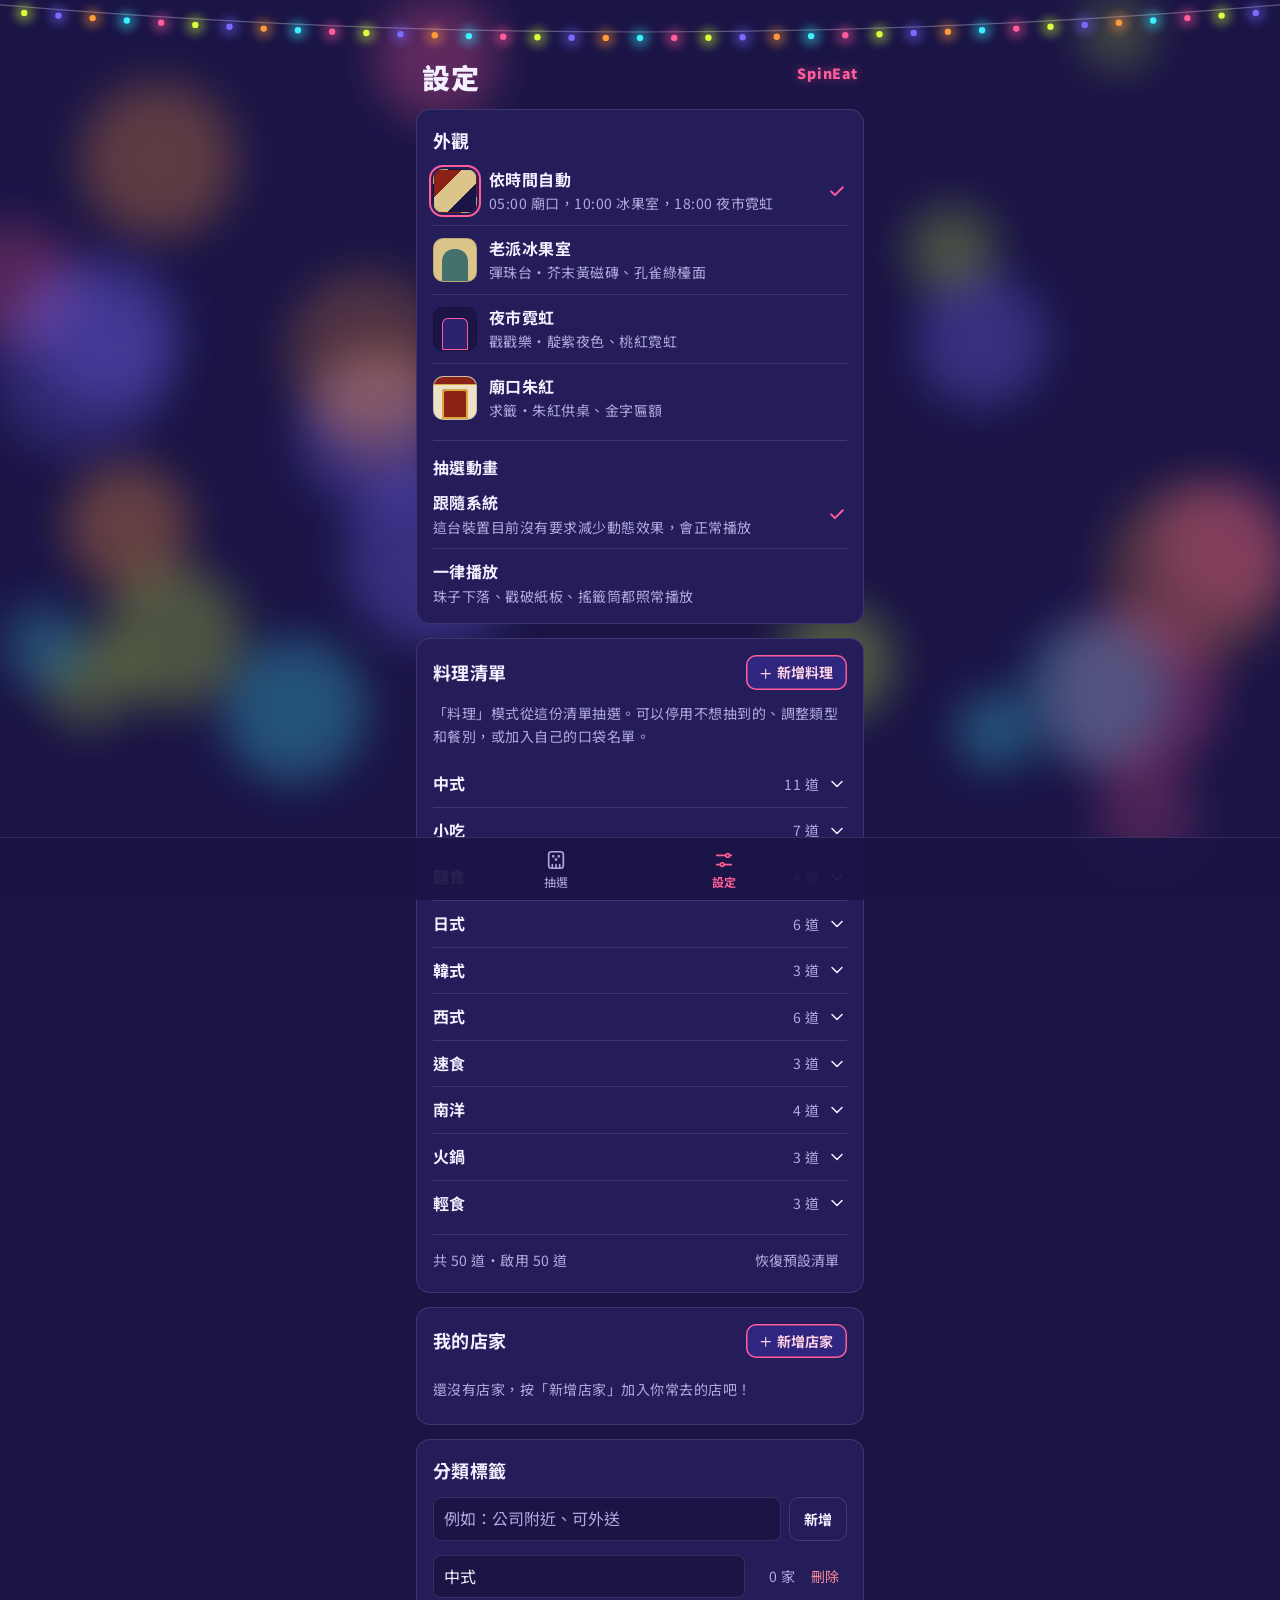
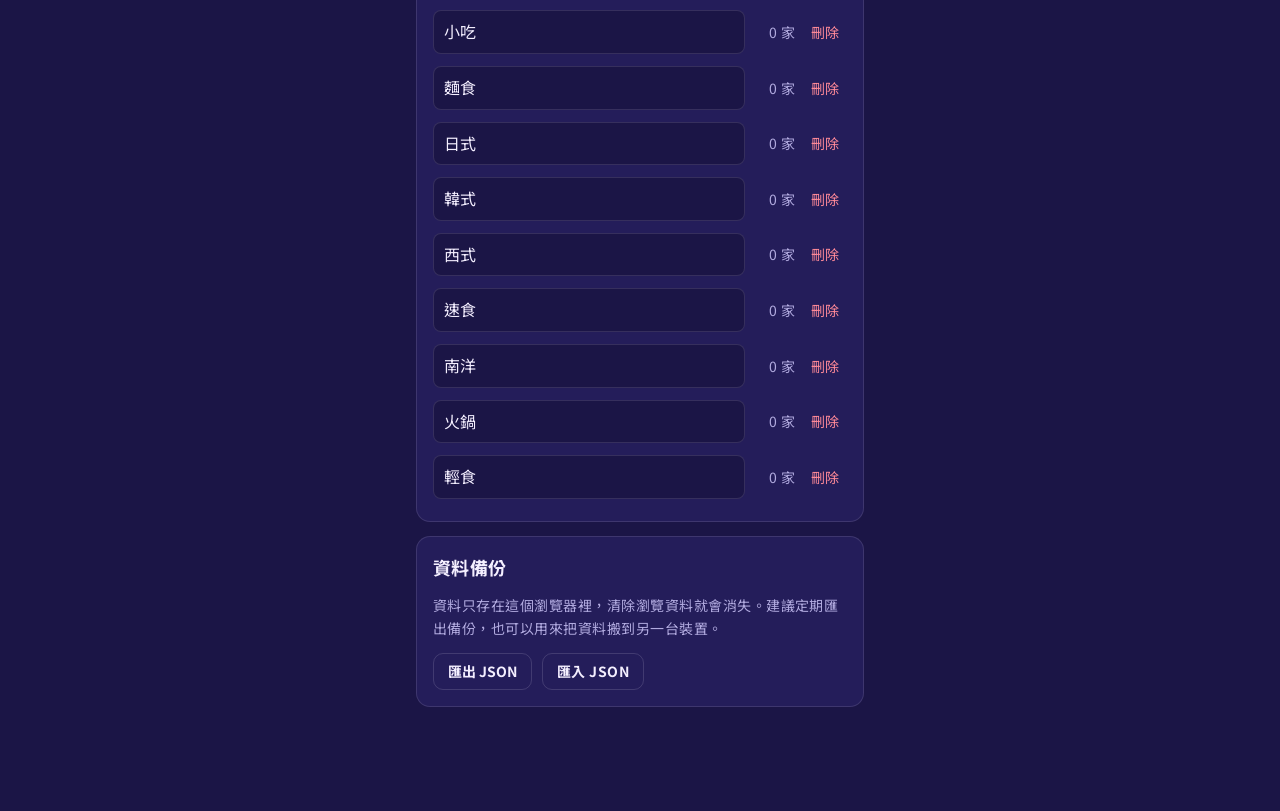
==== settings.html @ c8c33e33 "精修新抽法：結果畫面依抽法畫小地圖、籤位改刻槽、戳戳樂瞄準格更醒目 - 結果畫面小地圖依抽法而定：彈珠台一排格子、戳戳樂縮小紙板、求籤是抽到的那支籤，補上原本空著的上半部 - 廟口籤位從虛線框改為供桌" ====
<!doctype html>
<html lang="zh-Hant-TW">
<head>
  <meta charset="utf-8">
  <meta name="viewport" content="width=device-width, initial-scale=1, viewport-fit=cover">
  <title>設定 · SpinEat</title>
  <meta name="theme-color" content="#dcc58a">
  <link rel="icon" href="favicon.svg" type="image/svg+xml">
  <link rel="apple-touch-icon" href="icons/apple-touch-icon.png">
  <meta name="apple-mobile-web-app-title" content="今天吃甚麼">
  <link rel="preconnect" href="https://fonts.googleapis.com">
  <link rel="preconnect" href="https://fonts.gstatic.com" crossorigin>
  <link rel="stylesheet" href="https://fonts.googleapis.com/css2?family=Noto+Sans+TC:wght@400;700;900&family=Noto+Serif+TC:wght@700;900&display=swap">
  <link rel="stylesheet" href="css/style.css?v=20261027j">
  <script src="js/theme.js?v=20261027j"></script>
</head>
<body>
  <div class="backdrop" aria-hidden="true"></div>
  <div class="awning" aria-hidden="true"></div>

  <main class="app">
    <header class="app-header">
      <h1 class="greeting">設定</h1>
      <div class="header-side">
        <span class="brand">SpinEat</span>
      </div>
    </header>

    <!-- 外觀 -->
    <section class="panel" aria-labelledby="appearance-title">
      <div class="panel-head">
        <h2 id="appearance-title">外觀</h2>
      </div>
      <div class="theme-options" id="theme-options" role="radiogroup" aria-labelledby="appearance-title">
        <label class="theme-option">
          <input type="radio" name="appearance" value="auto">
          <span class="theme-swatch theme-swatch-auto" aria-hidden="true"><i></i><i></i></span>
          <span class="theme-text"><strong>依時間自動</strong><small id="auto-hint">早上廟口，白天冰果室，晚上夜市霓虹</small></span>
        </label>
        <label class="theme-option">
          <input type="radio" name="appearance" value="icefruit">
          <span class="theme-swatch theme-swatch-icefruit" aria-hidden="true"><i></i></span>
          <span class="theme-text"><strong>老派冰果室</strong><small>彈珠台・芥末黃磁磚、孔雀綠檯面</small></span>
        </label>
        <label class="theme-option">
          <input type="radio" name="appearance" value="neon">
          <span class="theme-swatch theme-swatch-neon" aria-hidden="true"><i></i></span>
          <span class="theme-text"><strong>夜市霓虹</strong><small>戳戳樂・靛紫夜色、桃紅霓虹</small></span>
        </label>
        <label class="theme-option">
          <input type="radio" name="appearance" value="temple">
          <span class="theme-swatch theme-swatch-temple" aria-hidden="true"><i></i></span>
          <span class="theme-text"><strong>廟口朱紅</strong><small>求籤・朱紅供桌、金字匾額</small></span>
        </label>
      </div>
      <h3 class="motion-head" id="motion-title">抽選動畫</h3>
      <div class="theme-options motion-options" id="motion-options" role="radiogroup" aria-labelledby="motion-title">
        <label class="theme-option">
          <input type="radio" name="motion" value="system">
          <span class="theme-text"><strong>跟隨系統</strong><small id="motion-hint">系統開啟「減少動態效果」時，直接出結果</small></span>
        </label>
        <label class="theme-option">
          <input type="radio" name="motion" value="always">
          <span class="theme-text"><strong>一律播放</strong><small>珠子下落、戳破紙板、搖籤筒都照常播放</small></span>
        </label>
      </div>
    </section>

    <!-- 料理清單 -->
    <section class="panel" id="foods" aria-labelledby="foods-title">
      <div class="panel-head">
        <h2 id="foods-title">料理清單</h2>
        <button type="button" class="btn-primary btn-sm" id="add-food-btn"><svg class="icon" viewBox="0 0 24 24" aria-hidden="true"><path d="M12 5v14M5 12h14"/></svg>新增料理</button>
      </div>
      <p class="panel-note">「料理」模式從這份清單抽選。可以停用不想抽到的、調整類型和餐別，或加入自己的口袋名單。</p>
      <div class="food-groups" id="food-groups"></div>
      <div class="panel-foot">
        <span id="food-summary"></span>
        <button type="button" class="btn-text" id="reset-foods-btn">恢復預設清單</button>
      </div>
    </section>

    <!-- 店家 -->
    <section class="panel" id="stores" aria-labelledby="stores-title">
      <div class="panel-head">
        <h2 id="stores-title">我的店家</h2>
        <button type="button" class="btn-primary btn-sm" id="add-store-btn"><svg class="icon" viewBox="0 0 24 24" aria-hidden="true"><path d="M12 5v14M5 12h14"/></svg>新增店家</button>
      </div>
      <ul class="store-list" id="store-list"></ul>
    </section>

    <!-- 標籤 -->
    <section class="panel" aria-labelledby="tags-title">
      <div class="panel-head">
        <h2 id="tags-title">分類標籤</h2>
      </div>
      <form class="inline-form" id="tag-form">
        <label class="visually-hidden" for="tag-input">新標籤名稱</label>
        <input type="text" id="tag-input" placeholder="例如：公司附近、可外送" maxlength="12" autocomplete="off">
        <button type="submit" class="btn-secondary btn-sm">新增</button>
      </form>
      <ul class="tag-list" id="tag-list"></ul>
    </section>

    <!-- 備份 -->
    <section class="panel" aria-labelledby="backup-title">
      <div class="panel-head">
        <h2 id="backup-title">資料備份</h2>
      </div>
      <p class="panel-note">資料只存在這個瀏覽器裡，清除瀏覽資料就會消失。建議定期匯出備份，也可以用來把資料搬到另一台裝置。</p>
      <div class="backup-actions">
        <button type="button" class="btn-secondary btn-sm" id="export-btn">匯出 JSON</button>
        <label class="btn-secondary btn-sm file-btn">
          匯入 JSON
          <input type="file" id="import-input" accept="application/json,.json">
        </label>
      </div>
    </section>
  </main>

  <!-- 店家編輯表單 -->
  <dialog class="store-dialog" id="store-dialog" aria-labelledby="store-dialog-title">
    <form id="store-form" novalidate>
      <h2 id="store-dialog-title">新增店家</h2>

      <label class="field">
        <span>名稱 <em>*</em></span>
        <input type="text" name="name" maxlength="30" required autocomplete="off">
      </label>

      <label class="field">
        <span>地址</span>
        <input type="text" name="address" maxlength="100" autocomplete="off" placeholder="可留空，用來開啟 Google 地圖">
      </label>

      <fieldset class="field">
        <legend>餐別 <em>*</em></legend>
        <div class="chips" id="form-meals"></div>
      </fieldset>

      <fieldset class="field">
        <legend>預算</legend>
        <div class="chips" id="form-price"></div>
      </fieldset>

      <fieldset class="field">
        <legend>分類標籤</legend>
        <div class="chips" id="form-tags"></div>
      </fieldset>

      <label class="switch-row">
        <input type="checkbox" name="enabled" checked>
        <span>啟用（關閉後不會出現在彈珠台上）</span>
      </label>

      <p class="form-error" id="form-error" role="alert" hidden></p>

      <div class="dialog-actions">
        <button type="button" class="btn-secondary" id="cancel-store-btn">取消</button>
        <button type="submit" class="btn-primary">儲存</button>
      </div>
    </form>
  </dialog>

  <!-- 料理編輯表單 -->
  <dialog class="store-dialog" id="food-dialog" aria-labelledby="food-dialog-title">
    <form id="food-form" novalidate>
      <h2 id="food-dialog-title">新增料理</h2>

      <label class="field">
        <span>名稱 <em>*</em></span>
        <input type="text" name="name" maxlength="20" required autocomplete="off">
      </label>

      <fieldset class="field">
        <legend>類型 <em>*</em></legend>
        <div class="chips" id="food-form-types"></div>
        <label class="visually-hidden" for="food-new-type">或輸入新類型</label>
        <input type="text" id="food-new-type" name="newType" maxlength="8" autocomplete="off" placeholder="或輸入新類型，例如：素食">
      </fieldset>

      <fieldset class="field">
        <legend>餐別 <em>*</em></legend>
        <div class="chips" id="food-form-meals"></div>
      </fieldset>

      <fieldset class="field">
        <legend>預算</legend>
        <div class="chips" id="food-form-price"></div>
      </fieldset>

      <label class="switch-row">
        <input type="checkbox" name="enabled" checked>
        <span>啟用（關閉後不會出現在彈珠台上）</span>
      </label>

      <p class="form-error" id="food-form-error" role="alert" hidden></p>

      <div class="dialog-actions">
        <button type="button" class="btn-secondary" id="cancel-food-btn">取消</button>
        <button type="submit" class="btn-primary">儲存</button>
      </div>
    </form>
  </dialog>

  <nav class="bottom-nav" aria-label="主要頁面">
    <a href="index.html">
      <svg class="icon" viewBox="0 0 24 24" aria-hidden="true"><rect x="4" y="3" width="16" height="18" rx="3"/><circle cx="9" cy="8" r=".6"/><circle cx="15" cy="8" r=".6"/><circle cx="12" cy="11.5" r=".6"/><path d="M8 21v-4M12 21v-4M16 21v-4"/></svg>
      <span>抽選</span>
    </a>
    <a href="settings.html" aria-current="page">
      <svg class="icon" viewBox="0 0 24 24" aria-hidden="true"><path d="M4 7h10M18 7h2M4 17h4M12 17h8"/><circle cx="16" cy="7" r="2"/><circle cx="10" cy="17" r="2"/></svg>
      <span>設定</span>
    </a>
  </nav>

  <div class="toast" id="toast" role="status" hidden></div>

  <script src="js/foods.js?v=20261027j"></script>
  <script src="js/store.js?v=20261027j"></script>
  <script src="js/settings.js?v=20261027j"></script>
</body>
</html>
---- css/style.css ----
/* ==========================================================
   主題
   兩個主題共用同一副骨架，只換這裡的變數和少數裝飾。
   icefruit：老派冰果室（白天）；neon：夜市霓虹（晚上）
   ========================================================== */
:root,
[data-theme="icefruit"] {
  color-scheme: light;
  --ground: #dcc58a;
  --tile-a: #c8ab68;
  --tile-b: #f2e8cc;
  --grout: rgba(255, 250, 235, 0.5);
  --text: #3a2b1a;
  --muted: #5e4628;
  --line: rgba(58, 43, 26, 0.2);
  --display: #7c3e25;
  --mark: #7c3e25;
  --surface: #fbf6ea;
  --surface-text: #3a2b1a;
  --surface-muted: #6b5233;
  --surface-line: rgba(58, 43, 26, 0.18);
  --input: #fffdf7;
  --board: #44716c;
  --pin: #f2e8cc;
  --pin-hi: #ffffff;
  --label: #f7f0dc;
  --label-muted: #dfe9e4;
  --lit: #d98b6a;
  --lit-ink: #3a2b1a;
  --lit-glow: 0; /* 中獎格在 canvas 上的光暈半徑；冰果室不發光 */
  --ball-hi: #ffffff;
  --ball-lo: #767c7d;
  --ball-shadow: rgba(16, 38, 35, 0.42); /* 珠子在孔雀綠檯面上的接觸影子 */
  --ball-trail: rgba(242, 232, 204, 0.32); /* 珠子跑快時的殘影 */
  --btn: #3a2b1a;
  --btn-ink: #f2e3b3;
  --focus: #3a2b1a;
  --danger: #a3372b;
  --awning-a: #44716c;
  --awning-b: #f2e8cc;
  --font-body: "Noto Sans TC", "PingFang TC", "Microsoft JhengHei", system-ui, sans-serif;
  --font-display: "Noto Serif TC", "Noto Sans TC", "PingFang TC", serif;
  --font-board: "Noto Serif TC", "Noto Sans TC", serif;
  --track: 0.02em;
  --radius: 12px;
}

/* 字級：五階，兩個主題共用。相鄰兩階至少差 2px，再小的字只換顏色、不換大小 */
:root {
  --fs-meta: 0.75rem;   /* 12px：日期、徽章、導覽、七天格 */
  --fs-small: 0.875rem; /* 14px：說明、欄位標籤、條件標籤、次要按鈕 */
  --fs-body: 1rem;      /* 16px：內文、輸入框、分頁 */
  --fs-title: 1.125rem; /* 18px：面板標題、結果畫面按鈕 */
  --fs-dialog: 1.25rem; /* 20px：對話框標題 */
}

[data-theme="neon"] {
  color-scheme: dark;
  --ground: #1b1546;
  --text: #f4efff;
  --muted: #b1aadf;
  --line: rgba(244, 239, 255, 0.14);
  --display: #f4efff;
  --mark: #ff5c9a;
  --surface: #241d5a;
  --surface-text: #f4efff;
  --surface-muted: #b1aadf;
  --surface-line: rgba(244, 239, 255, 0.12);
  --input: #1b1546;
  --board: #2b2270;
  --pin: #ff5c9a;
  --pin-hi: #ffd1e3;
  --label: #f4efff;
  --label-muted: #c9c2f0;
  --lit: #d8ff3c;
  --lit-ink: #1b1546;
  --lit-glow: 16;
  --ball-hi: #ffffff;
  --ball-lo: #8d8fb0;
  --ball-shadow: rgba(10, 6, 34, 0.55);
  --ball-trail: rgba(255, 209, 227, 0.3); /* 夜市的殘影帶一點霓虹粉，像拉出的光軌 */
  --btn: #2f2680;
  --btn-ink: #ffd1e3;
  --glow: #ff5c9a;
  --focus: #ff5c9a;
  --danger: #ff8a98;
  --font-display: "Noto Sans TC", "PingFang TC", "Microsoft JhengHei", system-ui, sans-serif;
  --font-board: "Noto Sans TC", sans-serif;
  --track: 0.03em; /* 深底淺字看起來比較擠，字距多放一點 */
  --radius: 14px;
}

/* 廟口（早上）：米色石埕、朱紅供桌、金字匾額、紅燈籠；抽法是求籤 */
[data-theme="temple"] {
  color-scheme: light;
  --ground: #eee2c6;
  --slab: #e2d2ae; /* 石埕上顏色深一點的石板 */
  --grout: rgba(122, 86, 52, 0.16);
  --text: #3d1f12;
  --muted: #6b3f25;
  --line: rgba(61, 31, 18, 0.18);
  --display: #962415;
  --mark: #a3291a;
  --surface: #fbf5e7;
  --surface-text: #3d1f12;
  --surface-muted: #6e4329;
  --surface-line: rgba(61, 31, 18, 0.18);
  --input: #fffaf0;
  --board: #8c2216;
  --pin: #e7bf5f;
  --pin-hi: #fff0c2;
  --label: #fbecc9;
  --label-muted: #f0cfa8;
  --lit: #f0bd45;
  --lit-ink: #3d1f12;
  --lit-glow: 0;
  --btn: #4a1d12; /* 檀木匾額底 */
  --btn-ink: #f3d27a;
  --gold: #d9a83e;
  --focus: #8c2216;
  --danger: #a3372b;
  --beam: #8c2216;
  --beam-shade: #5e160d;
  --lantern: #c8301f;
  --lantern-rib: #8f1d12;
  --tube: #4a2414; /* 求籤：籤筒、籤、籤頭朱漆 */
  --tube-rim: #2e150b;
  --tube-band: #e7bf5f;
  --stick: #f1e0b4;
  --stick-ink: #3d1f12;
  --lacquer: #d4402c;
  --font-display: "Noto Serif TC", "Noto Sans TC", "PingFang TC", serif;
  --font-board: "Noto Serif TC", "Noto Sans TC", serif;
  --track: 0.02em;
  --radius: 10px;
}

/* ==========================================================
   基礎
   ========================================================== */
* { box-sizing: border-box; }

[hidden] { display: none !important; }

html {
  background: var(--ground);
  scrollbar-color: var(--board) transparent;
}

body {
  margin: 0;
  min-height: 100dvh;
  background: var(--ground);
  color: var(--text);
  font-family: var(--font-body);
  line-height: 1.6;
  letter-spacing: var(--track);
  -webkit-tap-highlight-color: transparent;
  caret-color: var(--mark);
}

::selection { background: var(--lit); color: var(--lit-ink); }

button, select, input { font: inherit; color: inherit; }

:focus-visible { outline: 2px solid var(--focus); outline-offset: 2px; }

a { color: inherit; text-underline-offset: 3px; }

/* 標題類的全形標點收成半寬，招呼語「了，」後面不會空一大格 */
.greeting, .result-name, .panel h2, .store-dialog h2 { font-feature-settings: "palt"; }

/* 說明文字避免最後一行只剩一個字 */
.panel-note, .result-why, .board-empty p, .toast { text-wrap: pretty; }

.icon {
  width: 1.25em;
  height: 1.25em;
  flex: none;
  fill: none;
  stroke: currentColor;
  stroke-width: 1.8;
  stroke-linecap: round;
  stroke-linejoin: round;
}

.visually-hidden {
  position: absolute;
  width: 1px;
  height: 1px;
  overflow: hidden;
  clip: rect(0 0 0 0);
  white-space: nowrap;
}

/* 背景圖樣：冰果室是磁磚，夜市是燈泡串與光暈 */
.backdrop {
  position: fixed;
  inset: 0;
  z-index: 0;
  pointer-events: none;
  overflow: hidden;
}
.backdrop svg { display: block; width: 100%; height: 100%; }
[data-theme="icefruit"] .backdrop {
  background-image:
    linear-gradient(var(--grout) 2px, transparent 2px),
    linear-gradient(90deg, var(--grout) 2px, transparent 2px);
  background-size: 28px 28px;
  background-position: -1px -1px;
}
[data-theme="icefruit"] .backdrop svg { width: 840px; height: 1120px; }
[data-theme="temple"] .backdrop svg { width: auto; height: auto; }

/* 冰果室的遮陽棚 */
.awning { display: none; }
[data-theme="icefruit"] .awning {
  display: block;
  position: absolute;
  top: 0;
  left: 0;
  right: 0;
  height: 36px;
  z-index: 2;
  background: repeating-linear-gradient(90deg, var(--awning-a) 0 25px, var(--awning-b) 25px 50px);
}
[data-theme="icefruit"] .awning::after {
  content: "";
  position: absolute;
  left: 0;
  right: 0;
  bottom: -12px;
  height: 12px;
  background:
    radial-gradient(circle at 12.5px 0, var(--awning-a) 12px, transparent 12.5px) 0 0 / 50px 12px repeat-x,
    radial-gradient(circle at 37.5px 0, var(--awning-b) 12px, transparent 12.5px) 0 0 / 50px 12px repeat-x;
  filter: drop-shadow(0 3px 2px rgba(58, 43, 26, 0.18));
}

.app {
  position: relative;
  z-index: 1;
  max-width: 480px;
  margin: 0 auto;
  padding: calc(24px + env(safe-area-inset-top)) 16px calc(104px + env(safe-area-inset-bottom));
  display: flex;
  flex-direction: column;
  gap: 14px;
}
[data-theme="icefruit"] .app { padding-top: calc(64px + env(safe-area-inset-top)); }
[data-theme="neon"] .app { padding-top: calc(60px + env(safe-area-inset-top)); }

/* 夜市的燈泡串掛在頁首，跟著頁面捲走 */
[data-theme="neon"] .awning {
  display: block;
  position: absolute;
  top: 0;
  left: 0;
  right: 0;
  height: 64px;
  z-index: 0;
  pointer-events: none;
}
[data-theme="neon"] .awning svg { display: block; width: 100%; height: 100%; }

/* 廟口的朱紅橫樑與燈籠，畫在 SVG 裡 */
[data-theme="temple"] .awning {
  display: block;
  position: absolute;
  top: 0;
  left: 0;
  right: 0;
  height: 76px;
  z-index: 2;
  pointer-events: none;
  filter: drop-shadow(0 3px 3px rgba(61, 31, 18, 0.18));
}
[data-theme="temple"] .awning svg { display: block; width: 100%; height: 100%; }
[data-theme="temple"] .app { padding-top: calc(92px + env(safe-area-inset-top)); }

/* ==========================================================
   標題與招呼
   ========================================================== */
.app-header {
  display: flex;
  justify-content: space-between;
  align-items: flex-start;
  gap: 12px;
  padding: 0 6px;
}
.greeting {
  margin: 0;
  font-family: var(--font-display);
  font-weight: 900;
  font-size: clamp(1.5rem, 6.4vw, 1.75rem);
  line-height: 1.25;
  letter-spacing: 0.02em;
  color: var(--display);
  text-wrap: balance;
}
[data-theme="icefruit"] .greeting { text-shadow: 2px 2px 0 rgba(255, 250, 235, 0.7); }

.header-side {
  flex: none;
  display: flex;
  flex-direction: column;
  align-items: flex-end;
  gap: 6px;
}

/* 抽選序號：畫面上唯一的大數字 */
.serial {
  margin: 0;
  display: flex;
  align-items: baseline;
  gap: 3px;
  color: var(--display);
  font-family: var(--font-display);
  font-weight: 900;
}
.serial-num {
  font-size: 1.75rem;
  line-height: 1;
  font-variant-numeric: tabular-nums;
  letter-spacing: 0.02em;
}
.serial-unit { font-size: var(--fs-small); color: var(--muted); }
[data-theme="neon"] .serial { color: var(--glow); }

.brand {
  margin-top: 2px;
  font-family: var(--font-display);
  font-weight: 900;
  font-size: var(--fs-small);
  letter-spacing: 0.06em;
}
[data-theme="icefruit"] .brand {
  background: var(--surface);
  border: 2px solid var(--text);
  border-radius: 6px;
  padding: 1px 8px;
  box-shadow: 2px 2px 0 var(--text);
}
/* 廟口的招牌是一塊小匾額：檀木底、金字、金色雙框 */
[data-theme="temple"] .brand {
  background: var(--btn);
  color: var(--btn-ink);
  border-radius: 3px;
  padding: 2px 10px;
  box-shadow: inset 0 0 0 1.5px var(--gold), inset 0 0 0 3px var(--btn), inset 0 0 0 4px var(--gold), 0 3px 8px rgba(61, 31, 18, 0.22);
}
[data-theme="neon"] .brand {
  color: var(--glow);
  text-shadow: 0 0 10px rgba(255, 92, 154, 0.55);
}

/* ==========================================================
   料理／我的店家
   ========================================================== */
.mode-tabs {
  display: flex;
  gap: 24px;
  padding: 0 6px;
  border-bottom: 1px solid var(--line);
}
.mode-tabs button {
  border: none;
  background: none;
  padding: 0 0 9px;
  margin-bottom: -1px;
  border-bottom: 2.5px solid transparent;
  font-family: var(--font-display);
  font-size: var(--fs-body);
  /* 明體只載入 700／900，未選中用 700、選中用 900，粗細才分得出來 */
  font-weight: 700;
  color: var(--muted);
  cursor: pointer;
}
.mode-tabs button:hover { color: var(--text); }
.mode-tabs button[aria-checked="true"] {
  color: var(--text);
  font-weight: 900;
  border-bottom-color: var(--mark);
}

/* ==========================================================
   條件標籤
   ========================================================== */
.chips { display: flex; flex-wrap: wrap; gap: 6px; }

.chip {
  display: inline-block;
  border-radius: 999px;
  padding: 3px 11px;
  font-size: var(--fs-small);
  line-height: 1.5;
  cursor: pointer;
  transition: background-color 0.15s, border-color 0.15s, color 0.15s;
}
[data-theme="icefruit"] .chip {
  background: var(--surface);
  color: var(--surface-text);
  border: 1.5px solid var(--text);
  border-radius: 6px;
  box-shadow: 2px 2px 0 var(--text);
  font-family: var(--font-display);
  font-weight: 700;
}
[data-theme="neon"] .chip {
  background: rgba(255, 255, 255, 0.07);
  color: var(--text);
  border: 1px solid var(--line);
}
/* 廟口的標籤像籤條：直角、細朱紅框 */
[data-theme="temple"] .chip {
  background: var(--surface);
  color: var(--surface-text);
  border: 1px solid rgba(163, 41, 26, 0.45);
  border-radius: 3px;
  font-family: var(--font-display);
  font-weight: 700;
}
.chip:hover { border-color: var(--mark); }
[data-theme="icefruit"] .chip[aria-pressed="true"],
[data-theme="icefruit"] .chip[aria-checked="true"] {
  background: var(--board);
  color: var(--label);
}
[data-theme="temple"] .chip[aria-pressed="true"],
[data-theme="temple"] .chip[aria-checked="true"] {
  background: var(--board);
  border-color: var(--board);
  color: var(--label);
}
[data-theme="neon"] .chip[aria-pressed="true"],
[data-theme="neon"] .chip[aria-checked="true"] {
  background: rgba(255, 92, 154, 0.2);
  border-color: var(--glow);
  color: #fff;
}
.chip-static { cursor: inherit; }

.filters { padding: 0 6px; }
.filters summary {
  list-style: none;
  display: flex;
  align-items: flex-start;
  gap: 10px;
  cursor: pointer;
}
.filters summary::-webkit-details-marker { display: none; }
.filter-summary { display: flex; flex-wrap: wrap; gap: 4px; flex: 1; min-width: 0; }
.filter-summary .chip { padding: 2px 8px; }
.filter-edit {
  flex: none;
  display: inline-flex;
  align-items: center;
  gap: 2px;
  padding: 3px 0 0;
  font-size: 1rem;
  font-weight: 700;
  color: var(--text);
}
.chevron { transition: transform 0.2s; }
.filters[open] .chevron { transform: rotate(180deg); }

.filter-panel {
  margin-top: 12px;
  padding: 14px;
  background: var(--surface);
  color: var(--surface-text);
  border: 1px solid var(--surface-line);
  border-radius: var(--radius);
  display: flex;
  flex-direction: column;
  gap: 12px;
}
[data-theme="icefruit"] .filter-panel { border: 1.5px solid var(--text); }
.filter-row { display: flex; align-items: flex-start; gap: 10px; }
.filter-label {
  flex: none;
  width: 2.5em;
  padding-top: 4px;
  font-size: var(--fs-small);
  color: var(--surface-muted);
}
.exclude-toggle {
  display: flex;
  align-items: center;
  flex-wrap: wrap;
  gap: 6px;
  font-size: var(--fs-small);
  cursor: pointer;
}
.exclude-toggle input { accent-color: var(--board); width: 18px; height: 18px; }
[data-theme="neon"] .exclude-toggle input { accent-color: var(--glow); }
.exclude-toggle select {
  border: 1px solid var(--surface-line);
  background: var(--input);
  border-radius: 8px;
  padding: 2px 6px;
}

/* ==========================================================
   彈珠台
   ========================================================== */
.board-area { display: flex; flex-direction: column; gap: 10px; }
.board-wrap { position: relative; }
#board {
  display: block;
  width: 100%;
  background: var(--board);
  cursor: pointer;
  /* 連拍檯面時不要觸發雙擊縮放 */
  touch-action: manipulation;
  -webkit-tap-highlight-color: transparent;
}
[data-theme="icefruit"] #board {
  border-radius: 44px 44px 10px 10px;
  box-shadow: 0 0 0 4px var(--tile-b), 0 0 0 6px var(--text), 0 10px 18px rgba(58, 43, 26, 0.18);
  margin: 6px 6px 0;
  width: calc(100% - 12px);
}

/* ==========================================================
   求籤（廟口主題的抽法）
   ========================================================== */
.temple {
  position: relative;
  aspect-ratio: 1 / 0.86; /* 跟彈珠台一樣高，切換時版面不跳 */
  background: var(--board);
  color: var(--label);
  overflow: hidden;
  cursor: pointer;
  touch-action: manipulation;
  user-select: none;
  -webkit-user-select: none;
  -webkit-tap-highlight-color: transparent;
}
/* 朱紅供桌：外圈金邊、檀木框，裡面再一道細金線，像神龕的框 */
.temple {
  margin: 6px 6px 0;
  border-radius: 10px;
  box-shadow: 0 0 0 3px var(--gold), 0 0 0 5px var(--btn), 0 12px 22px rgba(61, 31, 18, 0.24);
  background: radial-gradient(120% 90% at 50% 0%, #a12a1b, var(--board) 60%);
}
.temple::before {
  content: "";
  position: absolute;
  inset: 9px;
  border: 1px solid rgba(231, 191, 95, 0.4);
  border-radius: 5px;
  pointer-events: none;
}

/* 籤筒上方掛的小匾額，跟頁首招牌同一種做法 */
.temple-plaque {
  position: absolute;
  left: 12%;
  top: 13%;
  margin: 0;
  padding: 5px 12px;
  border-radius: 3px;
  background: var(--btn);
  color: var(--btn-ink);
  font-family: var(--font-display);
  font-weight: 900;
  font-size: var(--fs-body);
  letter-spacing: 0.3em;
  box-shadow: inset 0 0 0 1.5px var(--gold), inset 0 0 0 3px var(--btn), inset 0 0 0 4px var(--gold), 0 6px 12px rgba(46, 21, 11, 0.35);
}

/* 籤筒晃的時候以底部為軸 */
.tube {
  position: absolute;
  left: 16%;
  bottom: 9%;
  width: 30%;
  height: auto;
  overflow: visible;
  transform-origin: 50% 100%;
}
.tube-rim { fill: var(--tube-rim); }
.tube-body { fill: var(--tube); }
.tube-band { fill: var(--tube-band); opacity: 0.85; }
.tube-word { fill: var(--tube-band); font-family: var(--font-display); font-weight: 900; font-size: 30px; }
.stick-body { fill: var(--stick); }
.stick-tip { fill: var(--lacquer); }

/* 籤落下的位置；還沒抽時是供桌上刻出的一道淺槽加提示 */
.qian-slot,
.qian {
  position: absolute;
  right: 17%;
  top: 14%;
  width: 54px;
  height: 72%;
  margin: 0;
  writing-mode: vertical-rl;
  text-orientation: upright;
  border-radius: 4px;
  font-family: var(--font-display);
}
.qian-slot {
  display: grid;
  place-items: center;
  background: rgba(46, 21, 11, 0.22);
  box-shadow: inset 0 2px 6px rgba(46, 21, 11, 0.45), 0 1px 0 rgba(231, 191, 95, 0.35);
  color: var(--label-muted);
  font-size: var(--fs-small);
  font-weight: 700;
  letter-spacing: 0.2em;
}
.qian {
  display: flex;
  align-items: center;
  gap: 10px;
  padding: 12px 0 10px;
  background: var(--stick);
  color: var(--stick-ink);
  border-top: 16px solid var(--lacquer);
  font-weight: 900;
}
.qian { box-shadow: 0 0 0 1.5px var(--gold), 0 10px 18px rgba(46, 21, 11, 0.4); }
.qian-no { font-size: var(--fs-meta); letter-spacing: 0.1em; }
.qian-name { font-size: var(--fs-dialog); letter-spacing: 0.08em; font-feature-settings: "palt"; }

/* ==========================================================
   戳戳樂（夜市主題的抽法）
   ========================================================== */
.poke-sheet {
  position: relative;
  aspect-ratio: 1 / 0.86; /* 跟彈珠台一樣高 */
  display: flex;
  flex-direction: column;
  overflow: hidden;
  background: var(--board);
  border-radius: 18px;
  box-shadow: 0 0 0 1px rgba(255, 92, 154, 0.3), 0 12px 32px rgba(0, 0, 0, 0.35);
  user-select: none;
  -webkit-user-select: none;
  touch-action: manipulation;
  -webkit-tap-highlight-color: transparent;
}
/* 紙板頂端印的招牌 */
.poke-head {
  display: flex;
  align-items: baseline;
  justify-content: space-between;
  gap: 12px;
  padding: 10px 16px 9px;
  border-bottom: 1px solid rgba(255, 92, 154, 0.3);
}
.poke-title {
  font-family: var(--font-display);
  font-weight: 900;
  font-size: var(--fs-dialog);
  letter-spacing: 0.3em;
  color: var(--pin);
  text-shadow: 0 0 10px rgba(255, 92, 154, 0.55);
}
.poke-sub { font-size: var(--fs-meta); color: var(--label-muted); }
.poke-grid {
  flex: 1;
  display: grid;
  grid-template-columns: repeat(6, minmax(0, 1fr));
  grid-template-rows: repeat(4, minmax(0, 1fr));
  padding: 8px 10px 10px;
}
.poke-cell {
  position: relative;
  cursor: pointer;
  box-shadow: inset 0 0 0 0.5px var(--line);
}
.poke-cell.is-poked { cursor: default; }

/* 洞口與封紙：以格子中心為準的正圓，大小跟著格高 */
.poke-hole,
.poke-foil {
  position: absolute;
  top: 50%;
  left: 50%;
  height: 74%;
  max-width: 86%;
  aspect-ratio: 1;
  translate: -50% -50%;
  border-radius: 50%;
}
.poke-hole { background: radial-gradient(circle at 50% 40%, rgba(5, 2, 20, 0.7), rgba(5, 2, 20, 0.35) 70%, rgba(5, 2, 20, 0.2)); }
.poke-foil {
  display: grid;
  place-items: center;
  background: radial-gradient(circle at 35% 30%, #3b3196, var(--btn) 75%);
  color: var(--btn-ink);
  /* 24 格平常只是淡淡的桃紅細框，被瞄準的那格才整個亮起來 */
  box-shadow: inset 0 0 0 1.5px rgba(255, 92, 154, 0.55);
  font-family: var(--font-display);
  font-weight: 900;
  font-size: var(--fs-small);
  font-variant-numeric: tabular-nums;
  letter-spacing: 0;
  transition: scale 0.12s, box-shadow 0.12s, color 0.12s;
}
.poke-cell:not(.is-poked):hover .poke-foil,
.poke-cell.is-aim .poke-foil {
  scale: 1.1;
  color: #fff;
  box-shadow: inset 0 0 0 2px var(--pin), inset 0 0 12px rgba(255, 92, 154, 0.45), 0 0 16px rgba(255, 92, 154, 0.65);
}

/* 洞裡捲出來的小紙條 */
.poke-slip {
  position: absolute;
  inset: 12% 5%;
  display: grid;
  place-items: center;
  padding: 2px;
  border-radius: 4px;
  background: var(--surface);
  color: var(--surface-muted);
  box-shadow: inset 0 0 0 1px var(--line);
  font-family: var(--font-display);
  font-weight: 700;
  font-size: var(--fs-meta);
  line-height: 1.15;
  letter-spacing: 0;
  text-align: center;
  overflow-wrap: anywhere;
  font-feature-settings: "palt";
  visibility: hidden;
}
.poke-cell.is-poked .poke-foil { visibility: hidden; }
.poke-cell.is-poked .poke-slip { visibility: visible; }
/* 落格才發光：只有這次戳中的那格用中獎色 */
.poke-cell.is-lit .poke-slip {
  background: var(--lit);
  color: var(--lit-ink);
  font-weight: 900;
  box-shadow: 0 0 16px var(--lit);
}

/* 戳下去：封紙先凹、再破開；紙條從洞裡彈出來 */
.poke-cell.is-tearing .poke-foil { visibility: visible; animation: poke-tear 0.22s ease-in both; }
.poke-cell.is-tearing .poke-slip { animation: poke-slip 0.42s cubic-bezier(0.34, 1.56, 0.64, 1) 0.14s both; }
@keyframes poke-tear {
  35% { scale: 0.8; }
  100% { scale: 1.35; rotate: 12deg; opacity: 0; }
}
@keyframes poke-slip {
  from { translate: 0 30%; scale: 0.4; opacity: 0; }
}

.board-empty {
  position: absolute;
  inset: 0;
  display: grid;
  place-content: center;
  justify-items: center;
  gap: 12px;
  padding: 24px;
  text-align: center;
  color: var(--label);
  background: var(--board);
  border-radius: 18px;
}
[data-theme="icefruit"] .board-empty { margin: 6px 6px 0; border-radius: 44px 44px 10px 10px; }
[data-theme="temple"] .board-empty { margin: 6px 6px 0; border-radius: 10px; }
.board-empty p { margin: 0; font-weight: 700; }

.candidate-count {
  margin: 4px 6px 0;
  font-size: var(--fs-small);
  color: var(--muted);
  font-variant-numeric: tabular-nums;
}

.go-btn {
  height: 58px;
  border: none;
  border-radius: 14px;
  background: var(--btn);
  color: var(--btn-ink);
  font-family: var(--font-display);
  font-weight: 900;
  font-size: 1.2rem;
  letter-spacing: 0.12em;
  cursor: pointer;
  transition: transform 0.1s, opacity 0.15s, box-shadow 0.2s;
}
.go-btn:active { transform: scale(0.98); }
.go-btn:disabled { opacity: 0.45; cursor: not-allowed; }
[data-theme="icefruit"] .go-btn {
  letter-spacing: 0.2em;
  box-shadow: inset 0 0 0 3px var(--btn), inset 0 0 0 5px var(--btn-ink);
}
/* 廟口的主按鈕像一塊匾額：檀木底、金字、金色內框 */
[data-theme="temple"] .go-btn {
  letter-spacing: 0.2em;
  box-shadow: inset 0 0 0 3px var(--btn), inset 0 0 0 4.5px var(--gold), 0 6px 14px rgba(61, 31, 18, 0.25);
}
[data-theme="temple"] .btn-primary { box-shadow: inset 0 0 0 1.5px var(--gold); }
[data-theme="neon"] .go-btn {
  box-shadow: inset 0 0 0 1.5px var(--glow), 0 0 18px rgba(255, 92, 154, 0.25);
}
[data-theme="neon"] .go-btn:hover { box-shadow: inset 0 0 0 1.5px var(--glow), 0 0 26px rgba(255, 92, 154, 0.4); }

/* ==========================================================
   這七天與全部紀錄
   ========================================================== */
.week-area { padding: 6px 6px 0; }
.week-head { display: flex; justify-content: space-between; align-items: baseline; gap: 8px; margin-bottom: 6px; }
.week-head h2 { margin: 0; font-family: var(--font-display); font-size: var(--fs-body); }
.week-legend { font-size: var(--fs-meta); color: var(--muted); }

.week {
  list-style: none;
  margin: 0;
  padding: 0;
  display: grid;
  grid-template-columns: repeat(7, minmax(0, 1fr));
  border-top: 1px solid var(--line);
}
.day {
  min-height: 46px;
  padding: 5px 3px 4px;
  border-right: 1px solid var(--line);
  display: flex;
  flex-direction: column;
  gap: 1px;
  font-size: var(--fs-meta);
  line-height: 1.3;
  letter-spacing: 0;
}
.day:last-child { border-right: none; }
.day-label { color: var(--muted); }
.day-food { font-weight: 700; overflow-wrap: anywhere; }
.day.is-excluded { box-shadow: inset 0 2.5px 0 var(--mark); }

/* 按下「就吃這個」回來後，今天那格像蓋章一樣印上去，底下的中獎色慢慢退掉 */
.day.is-stamped { animation: stamp-ink 1.4s ease-out 0.2s both; }
.day.is-stamped .day-food {
  transform-origin: 30% 60%;
  animation: stamp 0.45s cubic-bezier(0.16, 1, 0.3, 1) 0.2s both;
}
@keyframes stamp {
  from { transform: scale(1.9) rotate(-9deg); opacity: 0; }
  40% { opacity: 1; }
}
@keyframes stamp-ink {
  from { background-color: color-mix(in srgb, var(--lit) 55%, transparent); }
  to { background-color: transparent; }
}

.history { margin-top: 10px; }
.history summary {
  cursor: pointer;
  font-size: var(--fs-small);
  color: var(--muted);
  width: fit-content;
}
.history summary::marker { color: var(--mark); }
.history summary:hover { color: var(--text); }
.history-list { list-style: none; margin: 8px 0 0; padding: 0; }
.history-list li {
  display: flex;
  justify-content: space-between;
  align-items: center;
  gap: 8px;
  padding: 7px 0;
  border-top: 1px solid var(--line);
  font-size: var(--fs-small);
}
.history-list li:first-child { border-top: none; }
.history-right { display: inline-flex; align-items: center; gap: 4px; flex: none; }
.history-date { color: var(--muted); font-size: var(--fs-meta); font-variant-numeric: tabular-nums; }
.history-empty { color: var(--muted); }

/* ==========================================================
   按鈕
   ========================================================== */
.btn-primary,
.btn-secondary {
  display: inline-block;
  border-radius: 10px;
  padding: 10px 20px;
  font-weight: 700;
  text-decoration: none;
  text-align: center;
  cursor: pointer;
}
.btn-primary { border: none; background: var(--btn); color: var(--btn-ink); }
.btn-secondary { border: 1.5px solid currentColor; background: transparent; color: inherit; }
[data-theme="neon"] .btn-primary { box-shadow: inset 0 0 0 1.5px var(--glow); }
[data-theme="neon"] .btn-secondary { border-color: var(--line); }
.btn-sm { padding: 6px 14px; font-size: var(--fs-small); }
.btn-primary .icon, .btn-secondary .icon { width: 1.1em; height: 1.1em; margin: -2px 4px 0 -2px; vertical-align: middle; }

.btn-text {
  border: none;
  background: none;
  color: var(--muted);
  cursor: pointer;
  font-size: var(--fs-small);
  padding: 4px 8px;
  border-radius: 6px;
}
.btn-text:hover { color: var(--text); text-decoration: underline; }
.btn-danger,
.btn-danger:hover { color: var(--danger); }

/* ==========================================================
   結果（全螢幕）
   ========================================================== */
.result {
  position: fixed;
  inset: 0;
  width: 100%;
  height: 100%;
  max-width: none;
  max-height: none;
  margin: 0;
  padding: 0;
  border: none;
  background: var(--board);
  color: var(--label);
  overflow-y: auto;
}
.result::backdrop { background: var(--board); }
.result-inner {
  max-width: 480px;
  min-height: 100%;
  margin: 0 auto;
  display: flex;
  flex-direction: column;
  padding: calc(28px + env(safe-area-inset-top)) 24px calc(28px + env(safe-area-inset-bottom));
}
.result-top { display: flex; justify-content: space-between; align-items: center; gap: 12px; }
.result-serial {
  margin: 0;
  display: flex;
  align-items: baseline;
  gap: 3px;
  font-family: var(--font-display);
  font-weight: 900;
  font-size: var(--fs-small);
  color: var(--label);
}
.result-serial .serial-num { font-size: 1.75rem; line-height: 1; }
.result-slot { margin-left: 10px; font-family: var(--font-body); font-weight: 400; color: var(--label-muted); }
.result-close { color: var(--label); font-weight: 700; }
.result-close:hover { color: var(--label); }

.lane { list-style: none; margin: 16px 0 0; padding: 0; }
/* 彈珠台：同格數的一排格子，中獎格亮起 */
.lane-slots {
  display: grid;
  grid-auto-flow: column;
  grid-auto-columns: 1fr;
  border-bottom: 1.5px solid var(--pin);
}
.lane-slots li { height: 28px; border-left: 1.5px solid var(--pin); }
.lane-slots li:last-child { border-right: 1.5px solid var(--pin); }
.lane-slots li.lit { background: var(--lit); }
/* 戳戳樂：整張紙板縮小，戳過的洞是暗的，這次戳中的那格亮起 */
.lane-sheet { display: grid; grid-template-columns: repeat(6, 30px); gap: 10px; }
.lane-sheet li { aspect-ratio: 1; border-radius: 50%; box-shadow: inset 0 0 0 1.5px rgba(255, 92, 154, 0.55); }
.lane-sheet li.poked { background: rgba(5, 2, 20, 0.45); box-shadow: none; }
.lane-sheet li.lit { background: var(--lit); box-shadow: none; }
[data-theme="neon"] .lane-slots li.lit,
[data-theme="neon"] .lane-sheet li.lit { box-shadow: 0 0 16px var(--lit); }
/* 求籤：抽到的那一支籤，斜斜立在上方 */
.lane-qian li {
  width: 42px;
  height: 176px;
  margin: 6px 0 0 6px;
  display: flex;
  align-items: center;
  justify-content: center;
  writing-mode: vertical-rl;
  text-orientation: upright;
  background: var(--stick);
  color: var(--stick-ink);
  border-top: 16px solid var(--lacquer);
  border-radius: 4px;
  box-shadow: 0 0 0 1.5px var(--gold), 0 12px 22px rgba(46, 21, 11, 0.45);
  font-family: var(--font-display);
  font-weight: 900;
  font-size: var(--fs-title);
  letter-spacing: 0.12em;
  rotate: -4deg;
}

.result-body { margin-top: auto; padding-top: 40px; }
.result-name {
  margin: 0;
  font-family: var(--font-display);
  font-weight: 900;
  font-size: clamp(3rem, 17vw, 5.25rem);
  line-height: 1.08;
  letter-spacing: 0.02em;
  overflow-wrap: anywhere;
  text-wrap: balance;
}
[data-theme="icefruit"] .result-name { color: #fff; text-shadow: 4px 4px 0 var(--text); }
[data-theme="temple"] .result { background: radial-gradient(120% 70% at 50% 0%, #a12a1b, var(--board) 65%); }
[data-theme="temple"] .result-name { color: #f6d98a; text-shadow: 0 2px 0 #5e160d, 0 8px 24px rgba(46, 21, 11, 0.45); }
[data-theme="neon"] .result-name { color: #fff; text-shadow: 0 0 28px rgba(255, 92, 154, 0.45); }
.result-meta { margin: 14px 0 0; font-size: var(--fs-body); font-weight: 700; }
.result-why { margin: 4px 0 0; font-size: var(--fs-small); color: var(--label-muted); }
.result-map {
  margin-top: 14px;
  display: inline-flex;
  align-items: center;
  gap: 6px;
  font-weight: 700;
  overflow-wrap: anywhere;
}

.result-actions { display: grid; gap: 10px; margin-top: 28px; }
.result-actions button { height: 56px; font-size: var(--fs-title); letter-spacing: 0.08em; font-family: var(--font-display); font-weight: 900; }
[data-theme="icefruit"] .result #accept-btn {
  background: var(--lit);
  color: var(--lit-ink);
  box-shadow: inset 0 0 0 3px var(--text), inset 0 0 0 5px var(--lit), 3px 3px 0 var(--text);
}
[data-theme="icefruit"] .result #respin-btn { border: 2px solid var(--label); color: var(--label); }
[data-theme="temple"] .result #accept-btn {
  background: var(--lit);
  color: var(--lit-ink);
  box-shadow: inset 0 0 0 3px var(--lit), inset 0 0 0 4.5px var(--btn), 0 8px 18px rgba(46, 21, 11, 0.35);
}
[data-theme="temple"] .result #respin-btn { border: 1.5px solid rgba(251, 236, 201, 0.6); color: var(--label); }
[data-theme="neon"] .result #accept-btn { box-shadow: inset 0 0 0 1.5px var(--glow), 0 0 18px rgba(255, 92, 154, 0.3); }
[data-theme="neon"] .result #respin-btn { border-color: rgba(244, 239, 255, 0.35); }

/* 落格後，料理名稱「掉」進來 */
.result.is-in .result-inner { animation: fade-in 0.25s ease-out both; }
.result.is-in .result-name { animation: drop-in 0.5s cubic-bezier(0.16, 1, 0.3, 1) both; }
@keyframes fade-in { from { opacity: 0; } }
@keyframes drop-in { from { transform: translateY(-56px); opacity: 0; } }

/* ==========================================================
   底部導覽
   ========================================================== */
.bottom-nav {
  position: fixed;
  left: 0;
  right: 0;
  bottom: 0;
  z-index: 5;
  display: flex;
  justify-content: center;
  gap: 8px;
  padding: 6px 16px calc(6px + env(safe-area-inset-bottom));
  background: var(--surface);
  border-top: 1px solid var(--surface-line);
}
[data-theme="icefruit"] .bottom-nav { border-top: 1.5px solid var(--text); }
[data-theme="neon"] .bottom-nav { background: rgba(27, 21, 70, 0.94); }
[data-theme="temple"] .bottom-nav { border-top: 2px solid var(--board); }
.bottom-nav a {
  flex: 0 1 160px;
  display: flex;
  flex-direction: column;
  align-items: center;
  gap: 1px;
  padding: 5px 0 3px;
  font-size: var(--fs-meta);
  color: var(--surface-muted);
  text-decoration: none;
  border-radius: 10px;
}
.bottom-nav .icon { width: 22px; height: 22px; }
.bottom-nav a:hover { color: var(--surface-text); }
.bottom-nav a[aria-current="page"] { color: var(--surface-text); font-weight: 700; }
[data-theme="neon"] .bottom-nav a[aria-current="page"] { color: var(--glow); }
[data-theme="temple"] .bottom-nav a[aria-current="page"] { color: var(--mark); }

/* ==========================================================
   提示訊息
   ========================================================== */
.toast {
  position: fixed;
  left: 50%;
  bottom: calc(84px + env(safe-area-inset-bottom));
  transform: translateX(-50%);
  z-index: 10;
  width: max-content;
  max-width: calc(100vw - 32px);
  padding: 10px 18px;
  border-radius: 10px;
  background: var(--text);
  color: var(--ground);
  font-size: var(--fs-small);
  font-weight: 700;
  box-shadow: 0 8px 20px rgba(0, 0, 0, 0.25);
}

/* ==========================================================
   設定頁
   ========================================================== */
.panel {
  background: var(--surface);
  color: var(--surface-text);
  border: 1px solid var(--surface-line);
  border-radius: var(--radius);
  padding: 16px;
}
[data-theme="icefruit"] .panel { border: 1.5px solid var(--text); }
.panel-head { display: flex; justify-content: space-between; align-items: center; gap: 8px; margin-bottom: 12px; }
.panel h2 { margin: 0; font-family: var(--font-display); font-size: var(--fs-title); }
.panel-note { margin: 0 0 12px; color: var(--surface-muted); font-size: var(--fs-small); line-height: 1.7; }
.empty-note { color: var(--surface-muted); font-size: var(--fs-small); padding: 8px 0; }

/* 外觀選項 */
.theme-options { display: flex; flex-direction: column; }
.theme-option {
  position: relative;
  display: flex;
  align-items: center;
  gap: 12px;
  padding: 10px 0;
  border-top: 1px solid var(--surface-line);
  cursor: pointer;
}
.theme-option:first-child { border-top: none; padding-top: 0; }
.theme-option:last-child { padding-bottom: 0; }
.theme-option input { position: absolute; opacity: 0; width: 1px; height: 1px; }
.theme-option:hover .theme-text strong { text-decoration: underline; text-underline-offset: 3px; }
/* 選中的那一列：色票外圈＋右側勾號 */
.theme-option:has(input:checked) .theme-swatch { box-shadow: 0 0 0 2px var(--surface), 0 0 0 4px var(--mark); }
.theme-option::after {
  content: "";
  margin-left: auto;
  width: 20px;
  height: 20px;
  flex: none;
}
.theme-option:has(input:checked)::after {
  background: var(--mark);
  -webkit-mask: url("data:image/svg+xml,%3Csvg xmlns='http://www.w3.org/2000/svg' viewBox='0 0 24 24' fill='none' stroke='black' stroke-width='2.4' stroke-linecap='round' stroke-linejoin='round'%3E%3Cpath d='m5 12.5 4.5 4.5L19 7.5'/%3E%3C/svg%3E") center / contain no-repeat;
  mask: url("data:image/svg+xml,%3Csvg xmlns='http://www.w3.org/2000/svg' viewBox='0 0 24 24' fill='none' stroke='black' stroke-width='2.4' stroke-linecap='round' stroke-linejoin='round'%3E%3Cpath d='m5 12.5 4.5 4.5L19 7.5'/%3E%3C/svg%3E") center / contain no-repeat;
}
.theme-option:has(input:focus-visible) .theme-swatch { outline: 2px solid var(--focus); outline-offset: 4px; }
/* 抽選動畫：同樣的選項列，沒有色票，焦點框改畫在文字上 */
.motion-head { margin: 18px 0 10px; padding-top: 14px; border-top: 1px solid var(--surface-line); font-family: var(--font-display); font-size: 1rem; }
.motion-options .theme-option:has(input:focus-visible) .theme-text { outline: 2px solid var(--focus); outline-offset: 4px; border-radius: 2px; }
.theme-text { display: flex; flex-direction: column; }
.theme-text strong { font-size: var(--fs-body); }
.theme-text small { font-size: var(--fs-small); color: var(--surface-muted); text-wrap: balance; }
.theme-text .nowrap { white-space: nowrap; }
.theme-swatch {
  flex: none;
  position: relative;
  width: 44px;
  height: 44px;
  border-radius: 10px;
  overflow: hidden;
  border: 1px solid rgba(0, 0, 0, 0.15);
}
.theme-swatch-icefruit { background: #dcc58a; }
.theme-swatch-icefruit i { position: absolute; inset: 10px 8px 0; background: #44716c; border-radius: 12px 12px 0 0; }
.theme-swatch-neon { background: #1b1546; }
.theme-swatch-neon i { position: absolute; inset: 10px 8px 0; background: #2b2270; border-radius: 6px 6px 0 0; box-shadow: inset 0 0 0 1px #ff5c9a; }
.theme-swatch-temple { background: #eee2c6; }
.theme-swatch-temple i { position: absolute; inset: 12px 8px 0; background: #8c2216; border-radius: 4px 4px 0 0; box-shadow: inset 0 0 0 2px #d9a83e; }
.theme-swatch-temple::before { content: ""; position: absolute; inset: 0 0 auto; height: 7px; background: #8c2216; box-shadow: 0 1px 0 #d9a83e; }
/* 依時間自動：早上廟口、白天冰果室、晚上夜市，三段斜切 */
.theme-swatch-auto { background: linear-gradient(135deg, #8c2216 33%, #dcc58a 33% 66%, #1b1546 66%); }

input[type="text"] {
  width: 100%;
  border: 1px solid var(--surface-line);
  background: var(--input);
  color: var(--surface-text);
  border-radius: 8px;
  padding: 8px 10px;
}
input[type="text"]::placeholder { color: var(--surface-muted); }

.inline-form { display: flex; gap: 8px; margin-bottom: 8px; }
.inline-form button { flex: none; }

.store-list, .tag-list { list-style: none; margin: 0; padding: 0; }
.store-item {
  display: flex;
  justify-content: space-between;
  align-items: flex-start;
  gap: 10px;
  padding: 12px 0;
  border-top: 1px solid var(--surface-line);
}
.store-item:first-child { border-top: none; }
.store-item.is-disabled .store-main { opacity: 0.55; }
.store-main { min-width: 0; display: flex; flex-direction: column; gap: 4px; }
.store-name { font-weight: 700; display: flex; align-items: center; gap: 6px; flex-wrap: wrap; }
.store-address { color: var(--surface-muted); font-size: var(--fs-small); text-decoration: none; overflow-wrap: anywhere; }
.store-address:hover { color: var(--surface-text); text-decoration: underline; }
.store-actions { flex: none; display: flex; align-items: center; gap: 2px; }
.store-actions .btn-text { color: var(--surface-muted); }
.store-actions .btn-danger { color: var(--danger); }

.badges { display: flex; flex-wrap: wrap; gap: 4px; }
.badge {
  font-size: var(--fs-meta);
  padding: 0 7px;
  border-radius: 999px;
  border: 1px solid var(--surface-line);
  color: var(--surface-text);
}
.badge-price { border-color: currentColor; }
.badge-muted { background: var(--surface-line); color: var(--surface-muted); }

.mini-switch input { accent-color: var(--board); width: 18px; height: 18px; cursor: pointer; }
[data-theme="neon"] .mini-switch input { accent-color: var(--glow); }

.tag-item { display: flex; align-items: center; gap: 8px; padding: 6px 0; }
.tag-item input { flex: 1; }
.tag-count { flex: none; color: var(--surface-muted); font-size: var(--fs-small); min-width: 3em; text-align: right; font-variant-numeric: tabular-nums; }

/* 料理清單：依類型分組，可收合 */
.food-group { border-top: 1px solid var(--surface-line); }
.food-group:first-child { border-top: none; }
.food-group summary {
  list-style: none;
  display: flex;
  align-items: center;
  gap: 8px;
  padding: 10px 0;
  cursor: pointer;
}
.food-group summary::-webkit-details-marker { display: none; }
.food-group summary:hover .food-group-name { text-decoration: underline; text-underline-offset: 3px; }
.food-group-name { font-weight: 700; }
.food-group-count { margin-left: auto; color: var(--surface-muted); font-size: var(--fs-small); font-variant-numeric: tabular-nums; }
.food-group[open] .chevron { transform: rotate(180deg); }
.food-group .store-list { padding-left: 12px; margin-bottom: 8px; }
.food-type-row { padding: 0 0 4px 12px; }
.food-type-label { flex: none; color: var(--surface-muted); font-size: var(--fs-small); }
.panel-foot {
  display: flex;
  justify-content: space-between;
  align-items: center;
  gap: 8px;
  margin-top: 8px;
  padding-top: 10px;
  border-top: 1px solid var(--surface-line);
  color: var(--surface-muted);
  font-size: var(--fs-small);
}
.panel-foot .btn-text { color: var(--surface-muted); }

.backup-actions { display: flex; gap: 10px; flex-wrap: wrap; }
.file-btn { position: relative; cursor: pointer; }
.file-btn input { position: absolute; inset: 0; opacity: 0; cursor: pointer; width: 100%; }
.file-btn:focus-within { outline: 2px solid var(--focus); outline-offset: 2px; }

/* 店家表單 */
.store-dialog {
  width: min(440px, calc(100vw - 32px));
  max-height: calc(100dvh - 32px);
  border: 1px solid var(--surface-line);
  border-radius: 16px;
  padding: 20px;
  background: var(--surface);
  color: var(--surface-text);
  box-shadow: 0 18px 48px rgba(0, 0, 0, 0.35);
}
[data-theme="icefruit"] .store-dialog { border: 1.5px solid var(--text); }
.store-dialog::backdrop { background: rgba(20, 14, 8, 0.5); }
.store-dialog h2 { margin: 0 0 16px; font-family: var(--font-display); font-size: var(--fs-dialog); }
.field { display: flex; flex-direction: column; gap: 6px; margin: 0 0 14px; padding: 0; border: none; }
.field > span, .field legend { font-size: var(--fs-small); color: var(--surface-muted); padding: 0; margin-bottom: 6px; }
.field em { color: var(--danger); font-style: normal; }

.chip-check { position: relative; cursor: pointer; }
.chip-check input { position: absolute; opacity: 0; width: 1px; height: 1px; }
.chip-check span {
  display: inline-block;
  border: 1px solid var(--surface-line);
  border-radius: 999px;
  padding: 4px 12px;
  font-size: var(--fs-small);
}
.chip-check:hover span { border-color: var(--mark); }
.chip-check input:checked + span { background: var(--board); border-color: var(--board); color: var(--label); }
[data-theme="neon"] .chip-check input:checked + span { background: rgba(255, 92, 154, 0.2); border-color: var(--glow); color: #fff; }
.chip-check input:focus-visible + span { outline: 2px solid var(--focus); outline-offset: 2px; }

.switch-row { display: flex; align-items: center; gap: 8px; font-size: var(--fs-small); cursor: pointer; margin-bottom: 14px; }
.switch-row input { accent-color: var(--board); width: 18px; height: 18px; }
[data-theme="neon"] .switch-row input { accent-color: var(--glow); }
.form-error { color: var(--danger); font-size: var(--fs-small); margin: 0 0 12px; }
.dialog-actions { display: flex; justify-content: flex-end; gap: 10px; }
.store-dialog .btn-primary { background: var(--btn); }
.store-dialog .btn-secondary { color: var(--surface-text); }

/* ==========================================================
   減少動態效果
   ========================================================== */
/* 抽選相關的動畫在設定頁選了「一律播放」（data-motion="always"）時照常播放 */
@media (prefers-reduced-motion: reduce) {
  :root:not([data-motion="always"]) .result.is-in .result-inner,
  :root:not([data-motion="always"]) .result.is-in .result-name { animation: none; }
  .chevron { transition: none; }
  /* 不蓋章，只留顏色退掉，仍看得出今天剛記下 */
  :root:not([data-motion="always"]) .day.is-stamped .day-food { animation: none; }
}
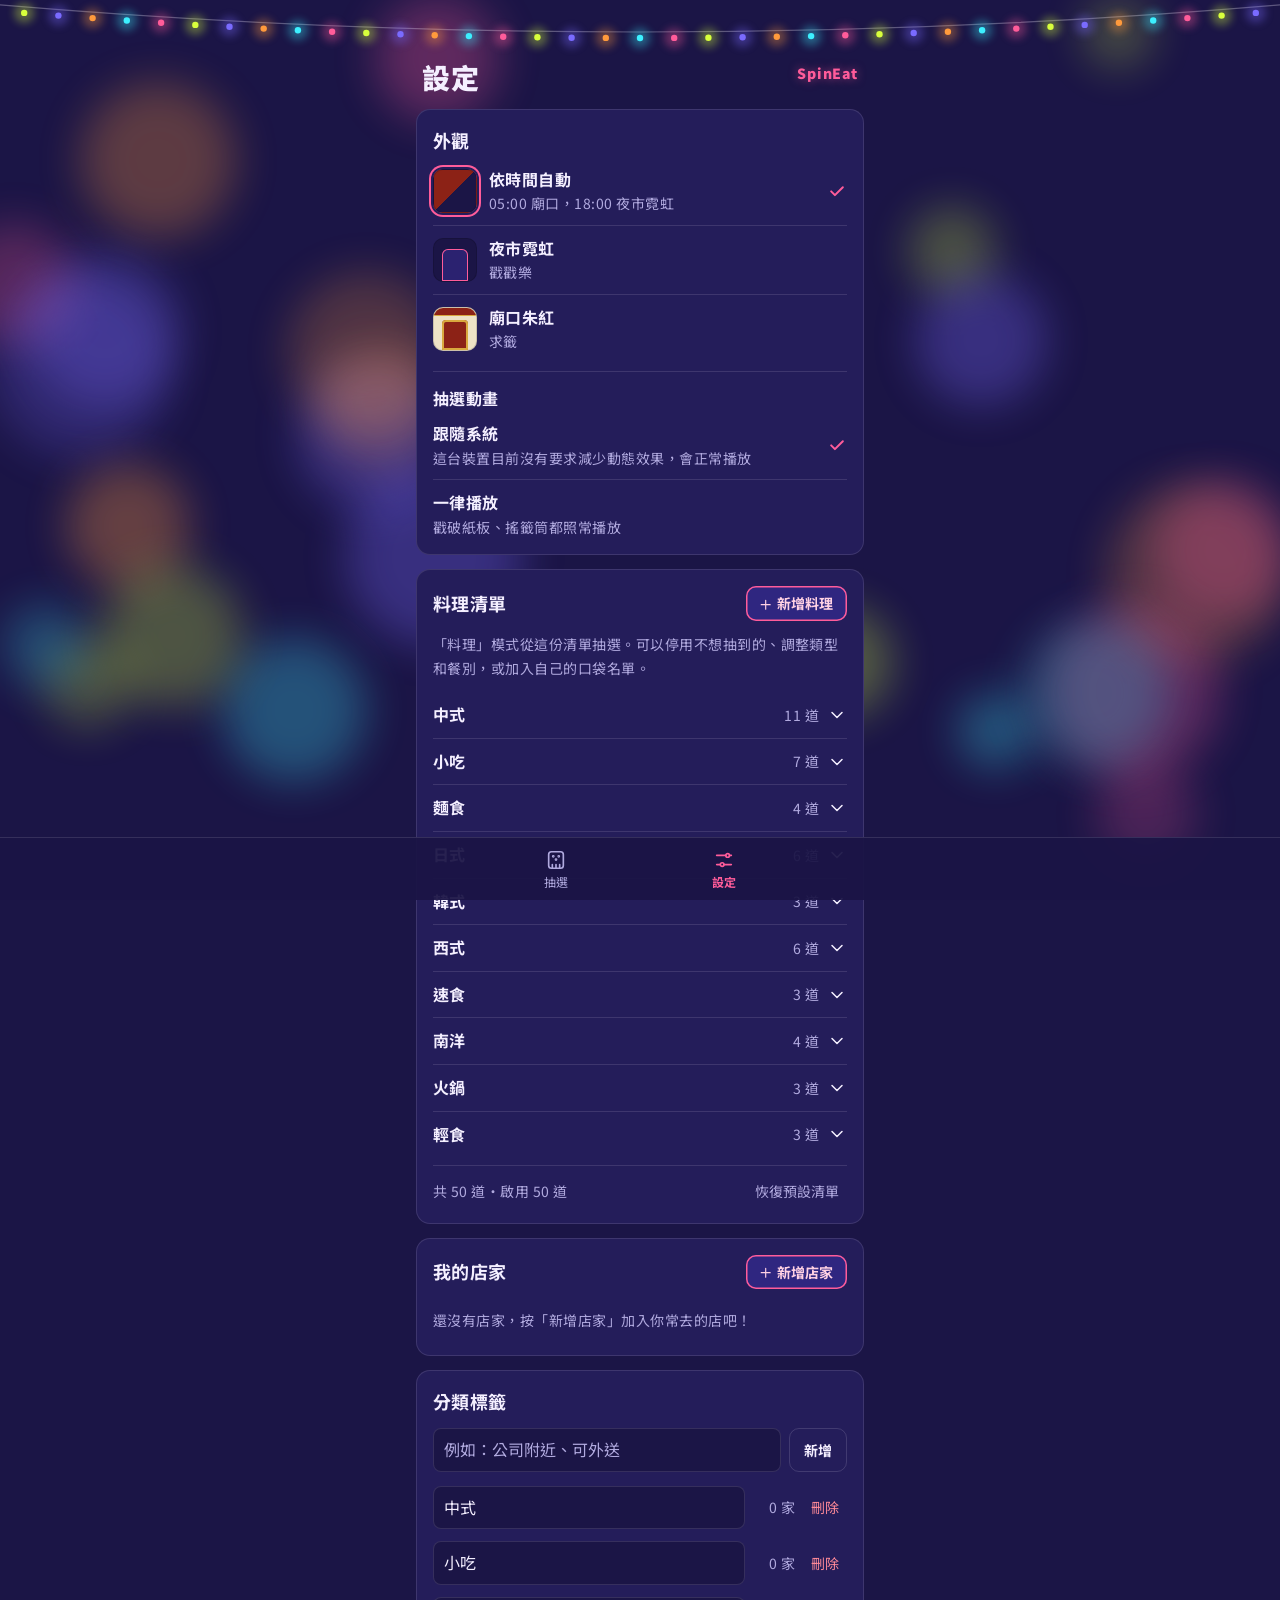
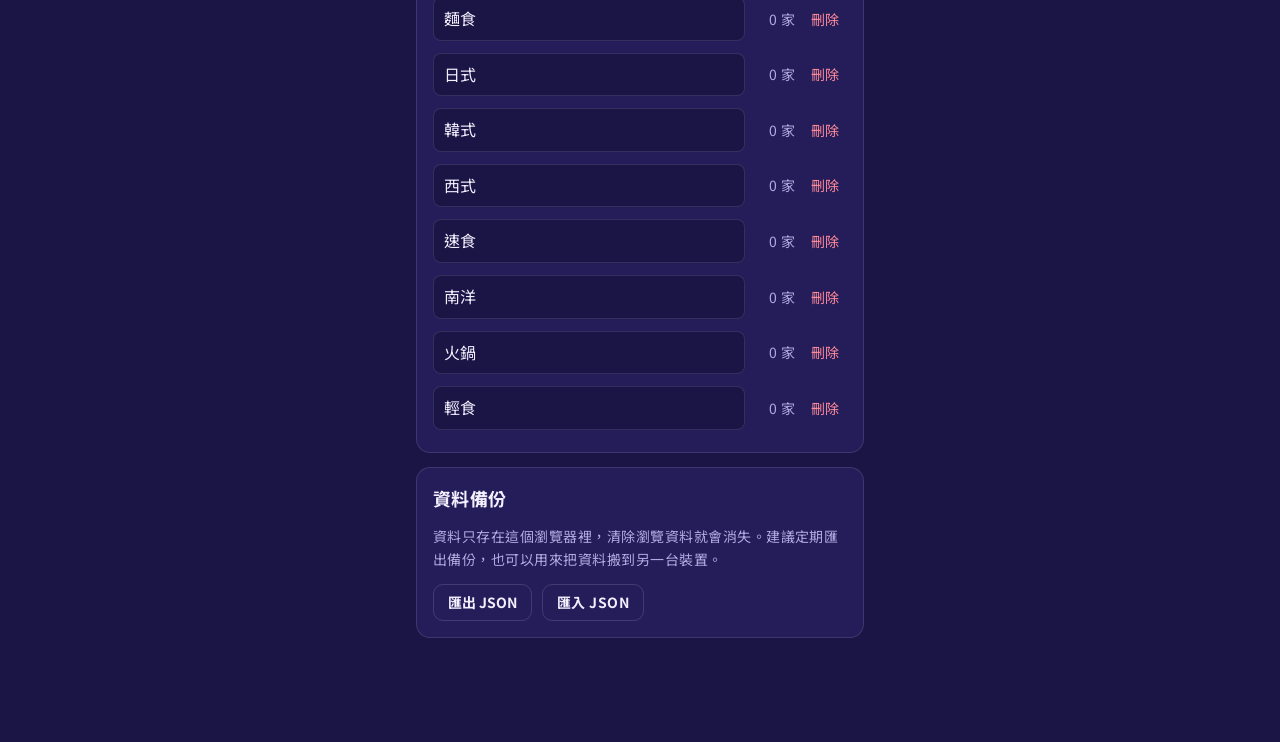
==== commit 1d42663d: "移除冰果室主題與彈珠台，設定頁外觀只留主題與抽法 - 拿掉老派冰果室主題與彈珠台抽法（canvas、物理模擬、拍台），廟口改為預設主題 - 依時間自動改為兩個時段：05–18 廟口、18–05 夜市；" ====
--- a/settings.html
+++ b/settings.html
@@ -4,15 +4,15 @@
   <meta charset="utf-8">
   <meta name="viewport" content="width=device-width, initial-scale=1, viewport-fit=cover">
   <title>設定 · SpinEat</title>
-  <meta name="theme-color" content="#dcc58a">
+  <meta name="theme-color" content="#8c2216">
   <link rel="icon" href="favicon.svg" type="image/svg+xml">
   <link rel="apple-touch-icon" href="icons/apple-touch-icon.png">
   <meta name="apple-mobile-web-app-title" content="今天吃甚麼">
   <link rel="preconnect" href="https://fonts.googleapis.com">
   <link rel="preconnect" href="https://fonts.gstatic.com" crossorigin>
   <link rel="stylesheet" href="https://fonts.googleapis.com/css2?family=Noto+Sans+TC:wght@400;700;900&family=Noto+Serif+TC:wght@700;900&display=swap">
-  <link rel="stylesheet" href="css/style.css?v=20261027j">
-  <script src="js/theme.js?v=20261027j"></script>
+  <link rel="stylesheet" href="css/style.css?v=20261027k">
+  <script src="js/theme.js?v=20261027k"></script>
 </head>
 <body>
   <div class="backdrop" aria-hidden="true"></div>
@@ -35,22 +35,17 @@
         <label class="theme-option">
           <input type="radio" name="appearance" value="auto">
           <span class="theme-swatch theme-swatch-auto" aria-hidden="true"><i></i><i></i></span>
-          <span class="theme-text"><strong>依時間自動</strong><small id="auto-hint">早上廟口，白天冰果室，晚上夜市霓虹</small></span>
-        </label>
-        <label class="theme-option">
-          <input type="radio" name="appearance" value="icefruit">
-          <span class="theme-swatch theme-swatch-icefruit" aria-hidden="true"><i></i></span>
-          <span class="theme-text"><strong>老派冰果室</strong><small>彈珠台・芥末黃磁磚、孔雀綠檯面</small></span>
+          <span class="theme-text"><strong>依時間自動</strong><small id="auto-hint">白天廟口，晚上夜市霓虹</small></span>
         </label>
         <label class="theme-option">
           <input type="radio" name="appearance" value="neon">
           <span class="theme-swatch theme-swatch-neon" aria-hidden="true"><i></i></span>
-          <span class="theme-text"><strong>夜市霓虹</strong><small>戳戳樂・靛紫夜色、桃紅霓虹</small></span>
+          <span class="theme-text"><strong>夜市霓虹</strong><small>戳戳樂</small></span>
         </label>
         <label class="theme-option">
           <input type="radio" name="appearance" value="temple">
           <span class="theme-swatch theme-swatch-temple" aria-hidden="true"><i></i></span>
-          <span class="theme-text"><strong>廟口朱紅</strong><small>求籤・朱紅供桌、金字匾額</small></span>
+          <span class="theme-text"><strong>廟口朱紅</strong><small>求籤</small></span>
         </label>
       </div>
       <h3 class="motion-head" id="motion-title">抽選動畫</h3>
@@ -61,7 +56,7 @@
         </label>
         <label class="theme-option">
           <input type="radio" name="motion" value="always">
-          <span class="theme-text"><strong>一律播放</strong><small>珠子下落、戳破紙板、搖籤筒都照常播放</small></span>
+          <span class="theme-text"><strong>一律播放</strong><small>戳破紙板、搖籤筒都照常播放</small></span>
         </label>
       </div>
     </section>
@@ -150,7 +145,7 @@
 
       <label class="switch-row">
         <input type="checkbox" name="enabled" checked>
-        <span>啟用（關閉後不會出現在彈珠台上）</span>
+        <span>啟用（關閉後不會被抽到）</span>
       </label>
 
       <p class="form-error" id="form-error" role="alert" hidden></p>
@@ -191,7 +186,7 @@
 
       <label class="switch-row">
         <input type="checkbox" name="enabled" checked>
-        <span>啟用（關閉後不會出現在彈珠台上）</span>
+        <span>啟用（關閉後不會被抽到）</span>
       </label>
 
       <p class="form-error" id="food-form-error" role="alert" hidden></p>
@@ -216,8 +211,8 @@
 
   <div class="toast" id="toast" role="status" hidden></div>
 
-  <script src="js/foods.js?v=20261027j"></script>
-  <script src="js/store.js?v=20261027j"></script>
-  <script src="js/settings.js?v=20261027j"></script>
+  <script src="js/foods.js?v=20261027k"></script>
+  <script src="js/store.js?v=20261027k"></script>
+  <script src="js/settings.js?v=20261027k"></script>
 </body>
 </html>
--- a/css/style.css
+++ b/css/style.css
@@ -1,96 +1,10 @@
 /* ==========================================================
    主題
    兩個主題共用同一副骨架，只換這裡的變數和少數裝飾。
-   icefruit：老派冰果室（白天）；neon：夜市霓虹（晚上）
-   ========================================================== */
+   temple：廟口朱紅（白天，抽法是求籤）；neon：夜市霓虹（晚上，抽法是戳戳樂）
+   ========================================================== */
+/* 廟口（白天，也是預設）：米色石埕、朱紅供桌、金字匾額、紅燈籠；抽法是求籤 */
 :root,
-[data-theme="icefruit"] {
-  color-scheme: light;
-  --ground: #dcc58a;
-  --tile-a: #c8ab68;
-  --tile-b: #f2e8cc;
-  --grout: rgba(255, 250, 235, 0.5);
-  --text: #3a2b1a;
-  --muted: #5e4628;
-  --line: rgba(58, 43, 26, 0.2);
-  --display: #7c3e25;
-  --mark: #7c3e25;
-  --surface: #fbf6ea;
-  --surface-text: #3a2b1a;
-  --surface-muted: #6b5233;
-  --surface-line: rgba(58, 43, 26, 0.18);
-  --input: #fffdf7;
-  --board: #44716c;
-  --pin: #f2e8cc;
-  --pin-hi: #ffffff;
-  --label: #f7f0dc;
-  --label-muted: #dfe9e4;
-  --lit: #d98b6a;
-  --lit-ink: #3a2b1a;
-  --lit-glow: 0; /* 中獎格在 canvas 上的光暈半徑；冰果室不發光 */
-  --ball-hi: #ffffff;
-  --ball-lo: #767c7d;
-  --ball-shadow: rgba(16, 38, 35, 0.42); /* 珠子在孔雀綠檯面上的接觸影子 */
-  --ball-trail: rgba(242, 232, 204, 0.32); /* 珠子跑快時的殘影 */
-  --btn: #3a2b1a;
-  --btn-ink: #f2e3b3;
-  --focus: #3a2b1a;
-  --danger: #a3372b;
-  --awning-a: #44716c;
-  --awning-b: #f2e8cc;
-  --font-body: "Noto Sans TC", "PingFang TC", "Microsoft JhengHei", system-ui, sans-serif;
-  --font-display: "Noto Serif TC", "Noto Sans TC", "PingFang TC", serif;
-  --font-board: "Noto Serif TC", "Noto Sans TC", serif;
-  --track: 0.02em;
-  --radius: 12px;
-}
-
-/* 字級：五階，兩個主題共用。相鄰兩階至少差 2px，再小的字只換顏色、不換大小 */
-:root {
-  --fs-meta: 0.75rem;   /* 12px：日期、徽章、導覽、七天格 */
-  --fs-small: 0.875rem; /* 14px：說明、欄位標籤、條件標籤、次要按鈕 */
-  --fs-body: 1rem;      /* 16px：內文、輸入框、分頁 */
-  --fs-title: 1.125rem; /* 18px：面板標題、結果畫面按鈕 */
-  --fs-dialog: 1.25rem; /* 20px：對話框標題 */
-}
-
-[data-theme="neon"] {
-  color-scheme: dark;
-  --ground: #1b1546;
-  --text: #f4efff;
-  --muted: #b1aadf;
-  --line: rgba(244, 239, 255, 0.14);
-  --display: #f4efff;
-  --mark: #ff5c9a;
-  --surface: #241d5a;
-  --surface-text: #f4efff;
-  --surface-muted: #b1aadf;
-  --surface-line: rgba(244, 239, 255, 0.12);
-  --input: #1b1546;
-  --board: #2b2270;
-  --pin: #ff5c9a;
-  --pin-hi: #ffd1e3;
-  --label: #f4efff;
-  --label-muted: #c9c2f0;
-  --lit: #d8ff3c;
-  --lit-ink: #1b1546;
-  --lit-glow: 16;
-  --ball-hi: #ffffff;
-  --ball-lo: #8d8fb0;
-  --ball-shadow: rgba(10, 6, 34, 0.55);
-  --ball-trail: rgba(255, 209, 227, 0.3); /* 夜市的殘影帶一點霓虹粉，像拉出的光軌 */
-  --btn: #2f2680;
-  --btn-ink: #ffd1e3;
-  --glow: #ff5c9a;
-  --focus: #ff5c9a;
-  --danger: #ff8a98;
-  --font-display: "Noto Sans TC", "PingFang TC", "Microsoft JhengHei", system-ui, sans-serif;
-  --font-board: "Noto Sans TC", sans-serif;
-  --track: 0.03em; /* 深底淺字看起來比較擠，字距多放一點 */
-  --radius: 14px;
-}
-
-/* 廟口（早上）：米色石埕、朱紅供桌、金字匾額、紅燈籠；抽法是求籤 */
 [data-theme="temple"] {
   color-scheme: light;
   --ground: #eee2c6;
@@ -107,13 +21,10 @@
   --surface-line: rgba(61, 31, 18, 0.18);
   --input: #fffaf0;
   --board: #8c2216;
-  --pin: #e7bf5f;
-  --pin-hi: #fff0c2;
   --label: #fbecc9;
   --label-muted: #f0cfa8;
   --lit: #f0bd45;
   --lit-ink: #3d1f12;
-  --lit-glow: 0;
   --btn: #4a1d12; /* 檀木匾額底 */
   --btn-ink: #f3d27a;
   --gold: #d9a83e;
@@ -130,9 +41,47 @@
   --stick-ink: #3d1f12;
   --lacquer: #d4402c;
   --font-display: "Noto Serif TC", "Noto Sans TC", "PingFang TC", serif;
-  --font-board: "Noto Serif TC", "Noto Sans TC", serif;
   --track: 0.02em;
   --radius: 10px;
+}
+
+/* 字級：五階，兩個主題共用。相鄰兩階至少差 2px，再小的字只換顏色、不換大小 */
+:root {
+  --font-body: "Noto Sans TC", "PingFang TC", "Microsoft JhengHei", system-ui, sans-serif;
+  --fs-meta: 0.75rem;   /* 12px：日期、徽章、導覽、七天格 */
+  --fs-small: 0.875rem; /* 14px：說明、欄位標籤、條件標籤、次要按鈕 */
+  --fs-body: 1rem;      /* 16px：內文、輸入框、分頁 */
+  --fs-title: 1.125rem; /* 18px：面板標題、結果畫面按鈕 */
+  --fs-dialog: 1.25rem; /* 20px：對話框標題 */
+}
+
+[data-theme="neon"] {
+  color-scheme: dark;
+  --ground: #1b1546;
+  --text: #f4efff;
+  --muted: #b1aadf;
+  --line: rgba(244, 239, 255, 0.14);
+  --display: #f4efff;
+  --mark: #ff5c9a;
+  --surface: #241d5a;
+  --surface-text: #f4efff;
+  --surface-muted: #b1aadf;
+  --surface-line: rgba(244, 239, 255, 0.12);
+  --input: #1b1546;
+  --board: #2b2270;
+  --pin: #ff5c9a;
+  --label: #f4efff;
+  --label-muted: #c9c2f0;
+  --lit: #d8ff3c;
+  --lit-ink: #1b1546;
+  --btn: #2f2680;
+  --btn-ink: #ffd1e3;
+  --glow: #ff5c9a;
+  --focus: #ff5c9a;
+  --danger: #ff8a98;
+  --font-display: "Noto Sans TC", "PingFang TC", "Microsoft JhengHei", system-ui, sans-serif;
+  --track: 0.03em; /* 深底淺字看起來比較擠，字距多放一點 */
+  --radius: 14px;
 }
 
 /* ==========================================================
@@ -193,7 +142,7 @@
   white-space: nowrap;
 }
 
-/* 背景圖樣：冰果室是磁磚，夜市是燈泡串與光暈 */
+/* 背景圖樣：廟口是石埕，夜市是光暈 */
 .backdrop {
   position: fixed;
   inset: 0;
@@ -202,40 +151,10 @@
   overflow: hidden;
 }
 .backdrop svg { display: block; width: 100%; height: 100%; }
-[data-theme="icefruit"] .backdrop {
-  background-image:
-    linear-gradient(var(--grout) 2px, transparent 2px),
-    linear-gradient(90deg, var(--grout) 2px, transparent 2px);
-  background-size: 28px 28px;
-  background-position: -1px -1px;
-}
-[data-theme="icefruit"] .backdrop svg { width: 840px; height: 1120px; }
 [data-theme="temple"] .backdrop svg { width: auto; height: auto; }
 
-/* 冰果室的遮陽棚 */
+/* 頁首裝飾：廟口的橫樑燈籠、夜市的燈泡串 */
 .awning { display: none; }
-[data-theme="icefruit"] .awning {
-  display: block;
-  position: absolute;
-  top: 0;
-  left: 0;
-  right: 0;
-  height: 36px;
-  z-index: 2;
-  background: repeating-linear-gradient(90deg, var(--awning-a) 0 25px, var(--awning-b) 25px 50px);
-}
-[data-theme="icefruit"] .awning::after {
-  content: "";
-  position: absolute;
-  left: 0;
-  right: 0;
-  bottom: -12px;
-  height: 12px;
-  background:
-    radial-gradient(circle at 12.5px 0, var(--awning-a) 12px, transparent 12.5px) 0 0 / 50px 12px repeat-x,
-    radial-gradient(circle at 37.5px 0, var(--awning-b) 12px, transparent 12.5px) 0 0 / 50px 12px repeat-x;
-  filter: drop-shadow(0 3px 2px rgba(58, 43, 26, 0.18));
-}
 
 .app {
   position: relative;
@@ -247,7 +166,6 @@
   flex-direction: column;
   gap: 14px;
 }
-[data-theme="icefruit"] .app { padding-top: calc(64px + env(safe-area-inset-top)); }
 [data-theme="neon"] .app { padding-top: calc(60px + env(safe-area-inset-top)); }
 
 /* 夜市的燈泡串掛在頁首，跟著頁面捲走 */
@@ -298,7 +216,6 @@
   color: var(--display);
   text-wrap: balance;
 }
-[data-theme="icefruit"] .greeting { text-shadow: 2px 2px 0 rgba(255, 250, 235, 0.7); }
 
 .header-side {
   flex: none;
@@ -333,13 +250,6 @@
   font-weight: 900;
   font-size: var(--fs-small);
   letter-spacing: 0.06em;
-}
-[data-theme="icefruit"] .brand {
-  background: var(--surface);
-  border: 2px solid var(--text);
-  border-radius: 6px;
-  padding: 1px 8px;
-  box-shadow: 2px 2px 0 var(--text);
 }
 /* 廟口的招牌是一塊小匾額：檀木底、金字、金色雙框 */
 [data-theme="temple"] .brand {
@@ -397,15 +307,6 @@
   cursor: pointer;
   transition: background-color 0.15s, border-color 0.15s, color 0.15s;
 }
-[data-theme="icefruit"] .chip {
-  background: var(--surface);
-  color: var(--surface-text);
-  border: 1.5px solid var(--text);
-  border-radius: 6px;
-  box-shadow: 2px 2px 0 var(--text);
-  font-family: var(--font-display);
-  font-weight: 700;
-}
 [data-theme="neon"] .chip {
   background: rgba(255, 255, 255, 0.07);
   color: var(--text);
@@ -421,11 +322,6 @@
   font-weight: 700;
 }
 .chip:hover { border-color: var(--mark); }
-[data-theme="icefruit"] .chip[aria-pressed="true"],
-[data-theme="icefruit"] .chip[aria-checked="true"] {
-  background: var(--board);
-  color: var(--label);
-}
 [data-theme="temple"] .chip[aria-pressed="true"],
 [data-theme="temple"] .chip[aria-checked="true"] {
   background: var(--board);
@@ -475,7 +371,6 @@
   flex-direction: column;
   gap: 12px;
 }
-[data-theme="icefruit"] .filter-panel { border: 1.5px solid var(--text); }
 .filter-row { display: flex; align-items: flex-start; gap: 10px; }
 .filter-label {
   flex: none;
@@ -502,32 +397,17 @@
 }
 
 /* ==========================================================
-   彈珠台
+   抽選舞台
    ========================================================== */
 .board-area { display: flex; flex-direction: column; gap: 10px; }
 .board-wrap { position: relative; }
-#board {
-  display: block;
-  width: 100%;
-  background: var(--board);
-  cursor: pointer;
-  /* 連拍檯面時不要觸發雙擊縮放 */
-  touch-action: manipulation;
-  -webkit-tap-highlight-color: transparent;
-}
-[data-theme="icefruit"] #board {
-  border-radius: 44px 44px 10px 10px;
-  box-shadow: 0 0 0 4px var(--tile-b), 0 0 0 6px var(--text), 0 10px 18px rgba(58, 43, 26, 0.18);
-  margin: 6px 6px 0;
-  width: calc(100% - 12px);
-}
 
 /* ==========================================================
    求籤（廟口主題的抽法）
    ========================================================== */
 .temple {
   position: relative;
-  aspect-ratio: 1 / 0.86; /* 跟彈珠台一樣高，切換時版面不跳 */
+  aspect-ratio: 1 / 0.86; /* 跟戳戳樂一樣高，切換時版面不跳 */
   background: var(--board);
   color: var(--label);
   overflow: hidden;
@@ -630,7 +510,7 @@
    ========================================================== */
 .poke-sheet {
   position: relative;
-  aspect-ratio: 1 / 0.86; /* 跟彈珠台一樣高 */
+  aspect-ratio: 1 / 0.86; /* 跟籤筒一樣高 */
   display: flex;
   flex-direction: column;
   overflow: hidden;
@@ -731,7 +611,7 @@
 }
 .poke-cell.is-poked .poke-foil { visibility: hidden; }
 .poke-cell.is-poked .poke-slip { visibility: visible; }
-/* 落格才發光：只有這次戳中的那格用中獎色 */
+/* 只有這次戳中的那格用中獎色 */
 .poke-cell.is-lit .poke-slip {
   background: var(--lit);
   color: var(--lit-ink);
@@ -763,7 +643,6 @@
   background: var(--board);
   border-radius: 18px;
 }
-[data-theme="icefruit"] .board-empty { margin: 6px 6px 0; border-radius: 44px 44px 10px 10px; }
 [data-theme="temple"] .board-empty { margin: 6px 6px 0; border-radius: 10px; }
 .board-empty p { margin: 0; font-weight: 700; }
 
@@ -789,10 +668,6 @@
 }
 .go-btn:active { transform: scale(0.98); }
 .go-btn:disabled { opacity: 0.45; cursor: not-allowed; }
-[data-theme="icefruit"] .go-btn {
-  letter-spacing: 0.2em;
-  box-shadow: inset 0 0 0 3px var(--btn), inset 0 0 0 5px var(--btn-ink);
-}
 /* 廟口的主按鈕像一塊匾額：檀木底、金字、金色內框 */
 [data-theme="temple"] .go-btn {
   letter-spacing: 0.2em;
@@ -951,22 +826,11 @@
 .result-close:hover { color: var(--label); }
 
 .lane { list-style: none; margin: 16px 0 0; padding: 0; }
-/* 彈珠台：同格數的一排格子，中獎格亮起 */
-.lane-slots {
-  display: grid;
-  grid-auto-flow: column;
-  grid-auto-columns: 1fr;
-  border-bottom: 1.5px solid var(--pin);
-}
-.lane-slots li { height: 28px; border-left: 1.5px solid var(--pin); }
-.lane-slots li:last-child { border-right: 1.5px solid var(--pin); }
-.lane-slots li.lit { background: var(--lit); }
 /* 戳戳樂：整張紙板縮小，戳過的洞是暗的，這次戳中的那格亮起 */
 .lane-sheet { display: grid; grid-template-columns: repeat(6, 30px); gap: 10px; }
 .lane-sheet li { aspect-ratio: 1; border-radius: 50%; box-shadow: inset 0 0 0 1.5px rgba(255, 92, 154, 0.55); }
 .lane-sheet li.poked { background: rgba(5, 2, 20, 0.45); box-shadow: none; }
 .lane-sheet li.lit { background: var(--lit); box-shadow: none; }
-[data-theme="neon"] .lane-slots li.lit,
 [data-theme="neon"] .lane-sheet li.lit { box-shadow: 0 0 16px var(--lit); }
 /* 求籤：抽到的那一支籤，斜斜立在上方 */
 .lane-qian li {
@@ -1001,7 +865,6 @@
   overflow-wrap: anywhere;
   text-wrap: balance;
 }
-[data-theme="icefruit"] .result-name { color: #fff; text-shadow: 4px 4px 0 var(--text); }
 [data-theme="temple"] .result { background: radial-gradient(120% 70% at 50% 0%, #a12a1b, var(--board) 65%); }
 [data-theme="temple"] .result-name { color: #f6d98a; text-shadow: 0 2px 0 #5e160d, 0 8px 24px rgba(46, 21, 11, 0.45); }
 [data-theme="neon"] .result-name { color: #fff; text-shadow: 0 0 28px rgba(255, 92, 154, 0.45); }
@@ -1018,12 +881,6 @@
 
 .result-actions { display: grid; gap: 10px; margin-top: 28px; }
 .result-actions button { height: 56px; font-size: var(--fs-title); letter-spacing: 0.08em; font-family: var(--font-display); font-weight: 900; }
-[data-theme="icefruit"] .result #accept-btn {
-  background: var(--lit);
-  color: var(--lit-ink);
-  box-shadow: inset 0 0 0 3px var(--text), inset 0 0 0 5px var(--lit), 3px 3px 0 var(--text);
-}
-[data-theme="icefruit"] .result #respin-btn { border: 2px solid var(--label); color: var(--label); }
 [data-theme="temple"] .result #accept-btn {
   background: var(--lit);
   color: var(--lit-ink);
@@ -1033,7 +890,7 @@
 [data-theme="neon"] .result #accept-btn { box-shadow: inset 0 0 0 1.5px var(--glow), 0 0 18px rgba(255, 92, 154, 0.3); }
 [data-theme="neon"] .result #respin-btn { border-color: rgba(244, 239, 255, 0.35); }
 
-/* 落格後，料理名稱「掉」進來 */
+/* 抽中後，料理名稱「掉」進來 */
 .result.is-in .result-inner { animation: fade-in 0.25s ease-out both; }
 .result.is-in .result-name { animation: drop-in 0.5s cubic-bezier(0.16, 1, 0.3, 1) both; }
 @keyframes fade-in { from { opacity: 0; } }
@@ -1055,7 +912,6 @@
   background: var(--surface);
   border-top: 1px solid var(--surface-line);
 }
-[data-theme="icefruit"] .bottom-nav { border-top: 1.5px solid var(--text); }
 [data-theme="neon"] .bottom-nav { background: rgba(27, 21, 70, 0.94); }
 [data-theme="temple"] .bottom-nav { border-top: 2px solid var(--board); }
 .bottom-nav a {
@@ -1106,7 +962,6 @@
   border-radius: var(--radius);
   padding: 16px;
 }
-[data-theme="icefruit"] .panel { border: 1.5px solid var(--text); }
 .panel-head { display: flex; justify-content: space-between; align-items: center; gap: 8px; margin-bottom: 12px; }
 .panel h2 { margin: 0; font-family: var(--font-display); font-size: var(--fs-title); }
 .panel-note { margin: 0 0 12px; color: var(--surface-muted); font-size: var(--fs-small); line-height: 1.7; }
@@ -1158,15 +1013,13 @@
   overflow: hidden;
   border: 1px solid rgba(0, 0, 0, 0.15);
 }
-.theme-swatch-icefruit { background: #dcc58a; }
-.theme-swatch-icefruit i { position: absolute; inset: 10px 8px 0; background: #44716c; border-radius: 12px 12px 0 0; }
 .theme-swatch-neon { background: #1b1546; }
 .theme-swatch-neon i { position: absolute; inset: 10px 8px 0; background: #2b2270; border-radius: 6px 6px 0 0; box-shadow: inset 0 0 0 1px #ff5c9a; }
 .theme-swatch-temple { background: #eee2c6; }
 .theme-swatch-temple i { position: absolute; inset: 12px 8px 0; background: #8c2216; border-radius: 4px 4px 0 0; box-shadow: inset 0 0 0 2px #d9a83e; }
 .theme-swatch-temple::before { content: ""; position: absolute; inset: 0 0 auto; height: 7px; background: #8c2216; box-shadow: 0 1px 0 #d9a83e; }
-/* 依時間自動：早上廟口、白天冰果室、晚上夜市，三段斜切 */
-.theme-swatch-auto { background: linear-gradient(135deg, #8c2216 33%, #dcc58a 33% 66%, #1b1546 66%); }
+/* 依時間自動：白天廟口、晚上夜市，兩半斜切 */
+.theme-swatch-auto { background: linear-gradient(135deg, #8c2216 50%, #1b1546 50%); }
 
 input[type="text"] {
   width: 100%;
@@ -1266,7 +1119,6 @@
   color: var(--surface-text);
   box-shadow: 0 18px 48px rgba(0, 0, 0, 0.35);
 }
-[data-theme="icefruit"] .store-dialog { border: 1.5px solid var(--text); }
 .store-dialog::backdrop { background: rgba(20, 14, 8, 0.5); }
 .store-dialog h2 { margin: 0 0 16px; font-family: var(--font-display); font-size: var(--fs-dialog); }
 .field { display: flex; flex-direction: column; gap: 6px; margin: 0 0 14px; padding: 0; border: none; }
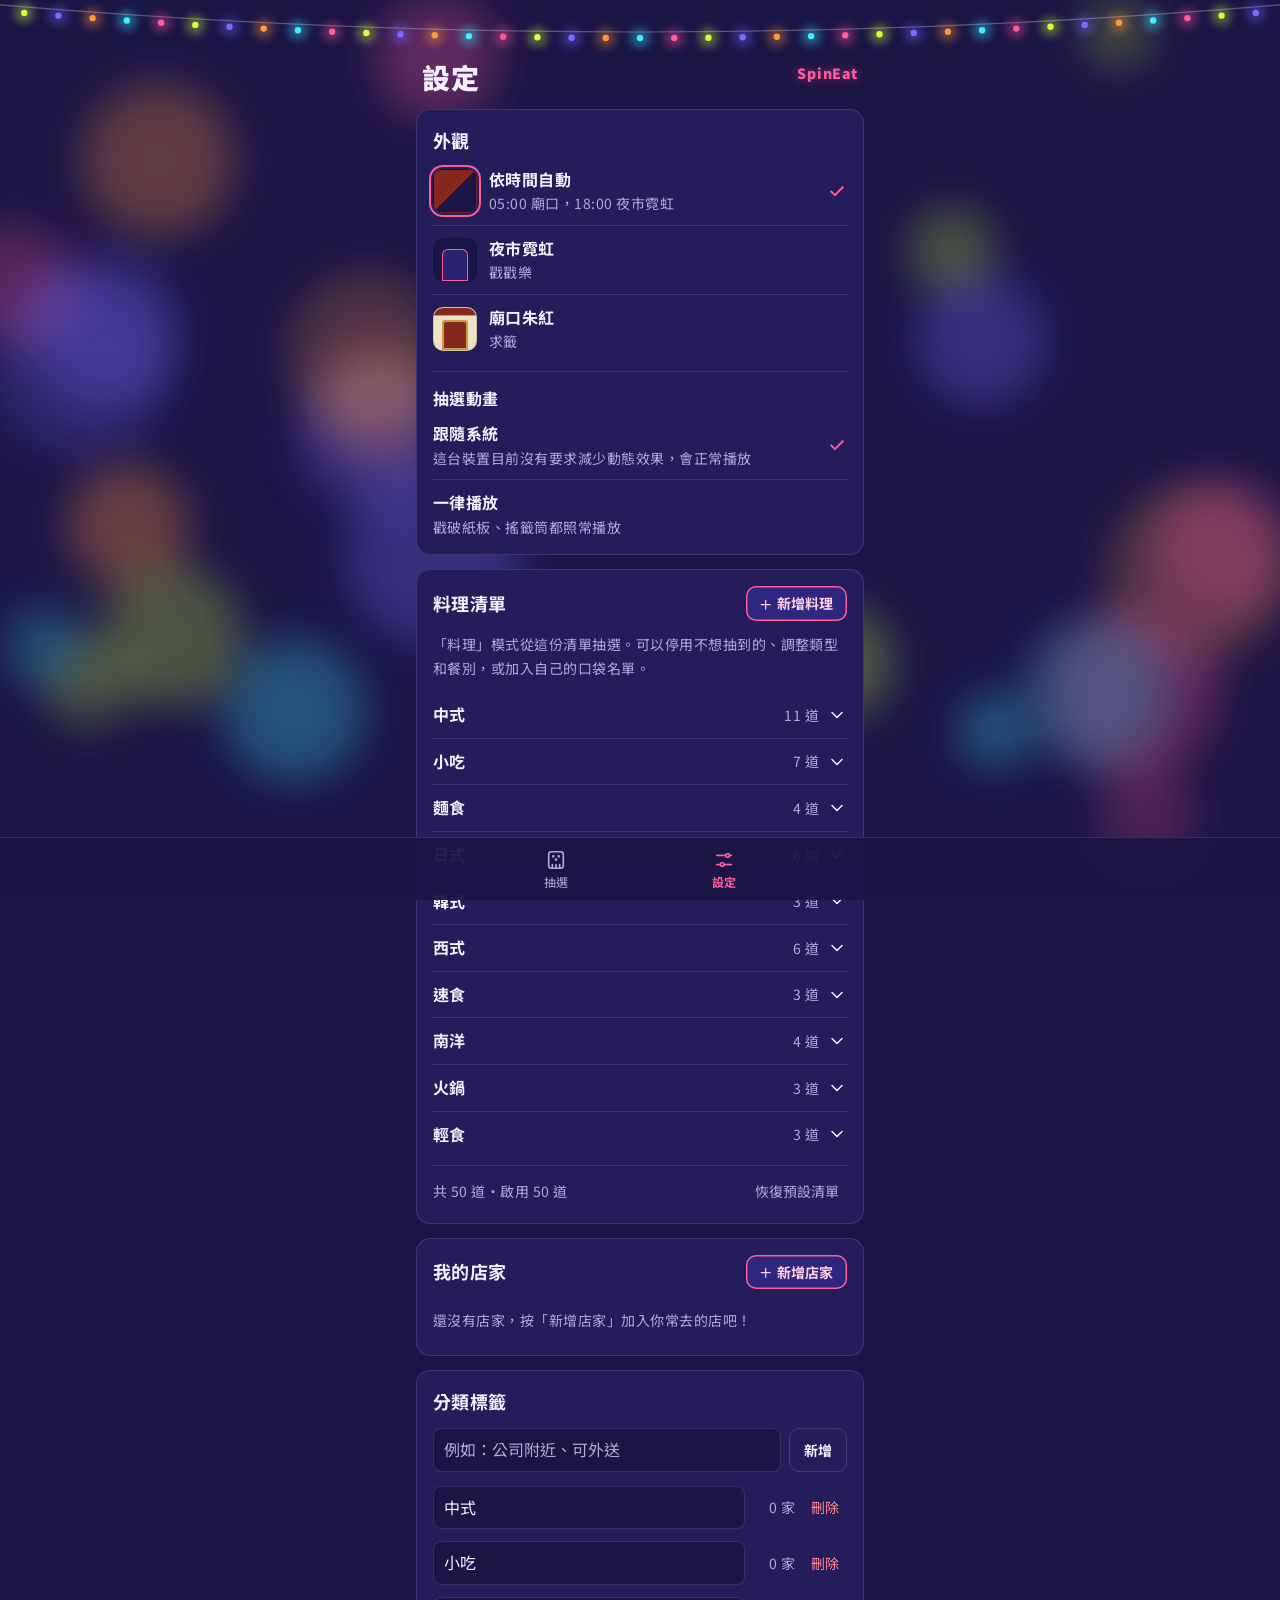
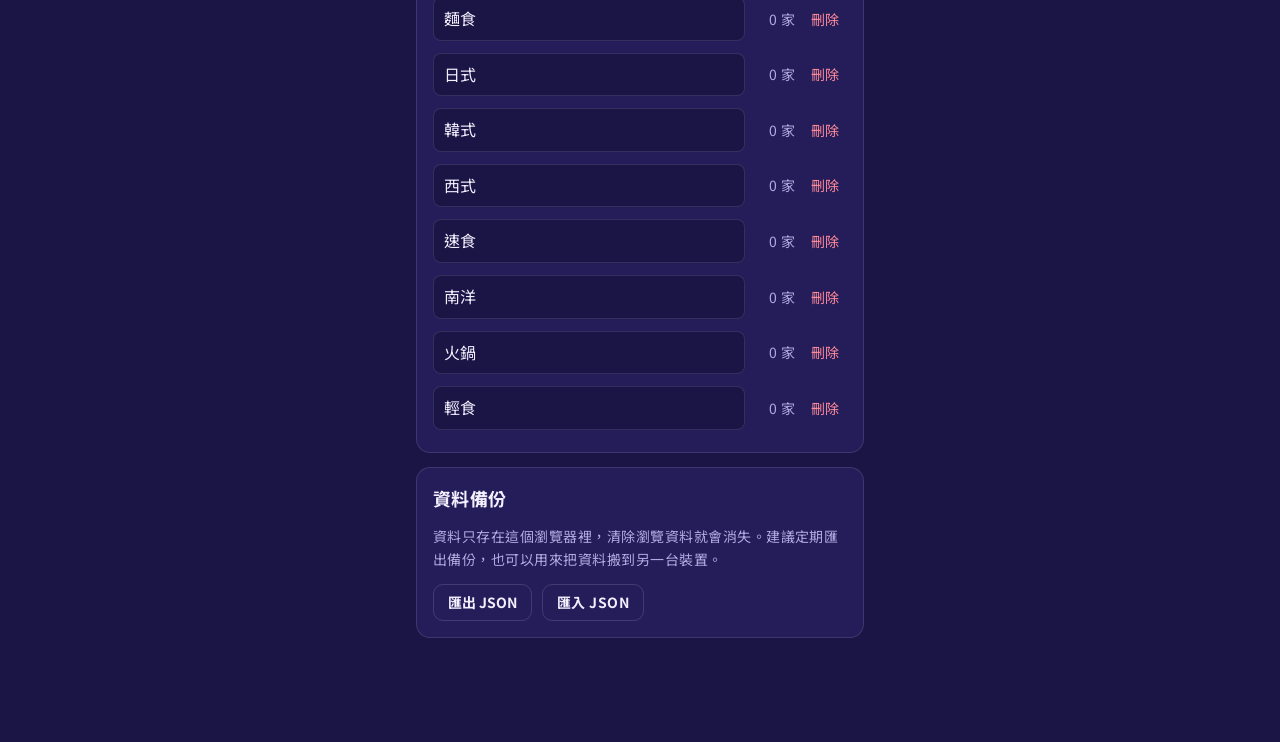
==== commit d9ad2b65: "文件同步廟口仿舊：色票改成褪色後的值、竹籤改寫為平面舊籤、新增廟口仿舊原則 - design.json：九個褪色的廟口色票重算 oklch 與色階，元件範例與陰影的舊色值一併替換；竹籤陰影改為不模糊的" ====
--- a/settings.html
+++ b/settings.html
@@ -4,15 +4,15 @@
   <meta charset="utf-8">
   <meta name="viewport" content="width=device-width, initial-scale=1, viewport-fit=cover">
   <title>設定 · SpinEat</title>
-  <meta name="theme-color" content="#8c2216">
+  <meta name="theme-color" content="#86281b">
   <link rel="icon" href="favicon.svg" type="image/svg+xml">
   <link rel="apple-touch-icon" href="icons/apple-touch-icon.png">
   <meta name="apple-mobile-web-app-title" content="今天吃甚麼">
   <link rel="preconnect" href="https://fonts.googleapis.com">
   <link rel="preconnect" href="https://fonts.gstatic.com" crossorigin>
   <link rel="stylesheet" href="https://fonts.googleapis.com/css2?family=Noto+Sans+TC:wght@400;700;900&family=Noto+Serif+TC:wght@700;900&display=swap">
-  <link rel="stylesheet" href="css/style.css?v=20261027k">
-  <script src="js/theme.js?v=20261027k"></script>
+  <link rel="stylesheet" href="css/style.css?v=20261028e">
+  <script src="js/theme.js?v=20261028a"></script>
 </head>
 <body>
   <div class="backdrop" aria-hidden="true"></div>
@@ -211,8 +211,8 @@
 
   <div class="toast" id="toast" role="status" hidden></div>
 
-  <script src="js/foods.js?v=20261027k"></script>
-  <script src="js/store.js?v=20261027k"></script>
-  <script src="js/settings.js?v=20261027k"></script>
+  <script src="js/foods.js?v=20261028a"></script>
+  <script src="js/store.js?v=20261028a"></script>
+  <script src="js/settings.js?v=20261028a"></script>
 </body>
 </html>
--- a/css/style.css
+++ b/css/style.css
@@ -7,39 +7,61 @@
 :root,
 [data-theme="temple"] {
   color-scheme: light;
-  --ground: #eee2c6;
-  --slab: #e2d2ae; /* 石埕上顏色深一點的石板 */
+  --ground: #e9dab9; /* 整體泛黃褪色，像曬了很多年的廟埕 */
+  --slab: #dccb9f; /* 石埕上顏色深一點的石板 */
   --grout: rgba(122, 86, 52, 0.16);
   --text: #3d1f12;
   --muted: #6b3f25;
   --line: rgba(61, 31, 18, 0.18);
   --display: #962415;
   --mark: #a3291a;
-  --surface: #fbf5e7;
+  --surface: #f5ebd2;
   --surface-text: #3d1f12;
   --surface-muted: #6e4329;
   --surface-line: rgba(61, 31, 18, 0.18);
-  --input: #fffaf0;
-  --board: #8c2216;
+  --input: #faf2df;
+  --board: #86281b;
   --label: #fbecc9;
   --label-muted: #f0cfa8;
   --lit: #f0bd45;
   --lit-ink: #3d1f12;
   --btn: #4a1d12; /* 檀木匾額底 */
-  --btn-ink: #f3d27a;
-  --gold: #d9a83e;
-  --focus: #8c2216;
+  --btn-ink: #e8c97c;
+  --gold: #c99c48; /* 金箔氧化後偏暗 */
+  --focus: #86281b;
   --danger: #a3372b;
-  --beam: #8c2216;
+  --beam: #86281b;
   --beam-shade: #5e160d;
-  --lantern: #c8301f;
+  --lantern: #b9402b;
   --lantern-rib: #8f1d12;
   --tube: #4a2414; /* 求籤：籤筒、籤、籤頭朱漆 */
   --tube-rim: #2e150b;
-  --tube-band: #e7bf5f;
-  --stick: #f1e0b4;
+  --tube-band: #d6b064;
+  --stick: #ecd49c; /* 竹片本色 */
   --stick-ink: #3d1f12;
-  --lacquer: #d4402c;
+  --stick-no: #86281b; /* 籤號用朱墨 */
+  --bamboo-tone: #dcb97f; /* 竹籤本色，比籤紙深一點、偏褐 */
+  --lacquer: #b52a1c;
+  /* 籤頭雕成葫蘆般的輪廓：尖頂，往下細頸與鼓起交替，最後一個肩接上竹身（40×80） */
+  --qian-head: url("data:image/svg+xml,%3Csvg xmlns='http://www.w3.org/2000/svg' viewBox='0 0 40 80' preserveAspectRatio='none'%3E%3Cpath d='M20 0C24 2 28 5 28 8C28 11 25 12 25 14C25 17 34 19 34 24C34 28 27 29 27 32C27 36 39 39 39 44C39 49 30 50 30 54C30 58 38 59 38 64L38 80L2 80L2 64C2 59 10 58 10 54C10 50 1 49 1 44C1 39 13 36 13 32C13 29 6 28 6 24C6 19 15 17 15 14C15 12 12 11 12 8C12 5 16 2 20 0Z'/%3E%3C/svg%3E");
+  /* 舊籤的磨痕：直向拉長的雜訊是竹纖維與手汗吃進去的髒，另一層只留峰值的是零星黴點（褐色、半透明） */
+  --age-grain: url("data:image/svg+xml,%3Csvg xmlns='http://www.w3.org/2000/svg' width='120' height='240'%3E%3Cfilter id='f'%3E%3CfeTurbulence type='fractalNoise' baseFrequency='0.9 0.035' numOctaves='2' seed='7'/%3E%3CfeColorMatrix values='0 0 0 0 0.32 0 0 0 0 0.2 0 0 0 0 0.08 1.3 0 0 0 -0.52'/%3E%3C/filter%3E%3Cfilter id='s'%3E%3CfeTurbulence type='fractalNoise' baseFrequency='0.55' numOctaves='2' seed='3'/%3E%3CfeColorMatrix values='0 0 0 0 0.25 0 0 0 0 0.14 0 0 0 0 0.05 4 0 0 0 -2.55'/%3E%3C/filter%3E%3Crect width='100%25' height='100%25' filter='url(%23f)'/%3E%3Crect width='100%25' height='100%25' filter='url(%23s)'/%3E%3C/svg%3E");
+  /* 竹身：平塗一層泛黃的竹色，不畫圓弧光影；只留纖維、幾塊水漬，籤尾被手握得最黑 */
+  --bamboo:
+    var(--age-grain),
+    radial-gradient(38% 7% at 28% 46%, rgba(120, 78, 30, 0.2), transparent 70%),
+    radial-gradient(30% 5% at 72% 63%, rgba(120, 78, 30, 0.16), transparent 70%),
+    linear-gradient(180deg, transparent 62%, rgba(96, 60, 22, 0.28)),
+    color-mix(in srgb, var(--bamboo-tone) 86%, #8a6a3e);
+  /* 籤頭朱漆：平塗褪色的朱，鼓起處磨掉一點露出竹色、籤尖磨得最多；漆在肩下多塗一截，收邊一道暗線 */
+  --lacquer-face:
+    linear-gradient(180deg, transparent calc(100% - 1px), rgba(50, 6, 3, 0.45) calc(100% - 1px)),
+    var(--age-grain),
+    radial-gradient(22% 6% at 50% 3%, color-mix(in srgb, var(--bamboo-tone) 75%, transparent) 55%, transparent 100%),
+    radial-gradient(16% 7% at 88% 46%, color-mix(in srgb, var(--bamboo-tone) 65%, transparent) 50%, transparent 100%),
+    radial-gradient(14% 6% at 10% 64%, color-mix(in srgb, var(--bamboo-tone) 55%, transparent) 50%, transparent 100%),
+    radial-gradient(12% 5% at 80% 25%, color-mix(in srgb, var(--bamboo-tone) 40%, transparent) 45%, transparent 100%),
+    color-mix(in srgb, var(--lacquer) 55%, #e07a45); /* 褪成偏橘的朱砂色，跟供桌的深紅拉開 */
   --font-display: "Noto Serif TC", "Noto Sans TC", "PingFang TC", serif;
   --track: 0.02em;
   --radius: 10px;
@@ -153,6 +175,23 @@
 .backdrop svg { display: block; width: 100%; height: 100%; }
 [data-theme="temple"] .backdrop svg { width: auto; height: auto; }
 
+/* 廟口整體仿舊：整個畫面蓋一層舊紙——細紙纖維、幾塊黃斑、四角暗下去。
+   用 multiply 疊上去，只會把底下的顏色壓舊，深色字不會變淡；結果畫面在 top layer，另外疊一次 */
+:root:not([data-theme="neon"]) body::after,
+:root:not([data-theme="neon"]) .result::after {
+  content: "";
+  position: fixed;
+  inset: 0;
+  z-index: 50;
+  pointer-events: none;
+  mix-blend-mode: multiply;
+  background:
+    url("data:image/svg+xml,%3Csvg xmlns='http://www.w3.org/2000/svg' width='220' height='220'%3E%3Cfilter id='g'%3E%3CfeTurbulence type='fractalNoise' baseFrequency='0.8' numOctaves='3' seed='11' stitchTiles='stitch'/%3E%3CfeColorMatrix values='0 0 0 0 0.45 0 0 0 0 0.3 0 0 0 0 0.14 0.9 0 0 0 -0.38'/%3E%3C/filter%3E%3Crect width='100%25' height='100%25' filter='url(%23g)'/%3E%3C/svg%3E"),
+    url("data:image/svg+xml,%3Csvg xmlns='http://www.w3.org/2000/svg' width='900' height='900'%3E%3Cfilter id='f'%3E%3CfeTurbulence type='fractalNoise' baseFrequency='0.008' numOctaves='3' seed='4' stitchTiles='stitch'/%3E%3CfeColorMatrix values='0 0 0 0 0.62 0 0 0 0 0.42 0 0 0 0 0.16 1.6 0 0 0 -1.02'/%3E%3C/filter%3E%3Crect width='100%25' height='100%25' filter='url(%23f)'/%3E%3C/svg%3E"),
+    radial-gradient(120% 90% at 50% 45%, transparent 55%, rgba(110, 70, 30, 0.24)),
+    rgba(196, 160, 100, 0.07);
+}
+
 /* 頁首裝飾：廟口的橫樑燈籠、夜市的燈泡串 */
 .awning { display: none; }
 
@@ -224,25 +263,6 @@
   align-items: flex-end;
   gap: 6px;
 }
-
-/* 抽選序號：畫面上唯一的大數字 */
-.serial {
-  margin: 0;
-  display: flex;
-  align-items: baseline;
-  gap: 3px;
-  color: var(--display);
-  font-family: var(--font-display);
-  font-weight: 900;
-}
-.serial-num {
-  font-size: 1.75rem;
-  line-height: 1;
-  font-variant-numeric: tabular-nums;
-  letter-spacing: 0.02em;
-}
-.serial-unit { font-size: var(--fs-small); color: var(--muted); }
-[data-theme="neon"] .serial { color: var(--glow); }
 
 .brand {
   margin-top: 2px;
@@ -464,26 +484,28 @@
 .tube-body { fill: var(--tube); }
 .tube-band { fill: var(--tube-band); opacity: 0.85; }
 .tube-word { fill: var(--tube-band); font-family: var(--font-display); font-weight: 900; font-size: 30px; }
-.stick-body { fill: var(--stick); }
-.stick-tip { fill: var(--lacquer); }
+.stick-body { fill: var(--bamboo-tone); stroke: rgba(110, 72, 28, 0.45); stroke-width: 0.8; }
+.stick-tip { fill: var(--lacquer); stroke: rgba(50, 6, 3, 0.45); stroke-width: 0.6; }
 
 /* 籤落下的位置；還沒抽時是供桌上刻出的一道淺槽加提示 */
 .qian-slot,
 .qian {
   position: absolute;
   right: 17%;
-  top: 14%;
-  width: 54px;
-  height: 72%;
+  top: 8%;
+  width: var(--qw);
+  height: 84%;
   margin: 0;
+  --qw: 40px; /* 籤寬與籤頭高，窄版供桌上一起縮小 */
+  --qh: 80px;
   writing-mode: vertical-rl;
   text-orientation: upright;
-  border-radius: 4px;
   font-family: var(--font-display);
 }
 .qian-slot {
   display: grid;
   place-items: center;
+  border-radius: 20px 20px 3px 3px / 13px 13px 3px 3px;
   background: rgba(46, 21, 11, 0.22);
   box-shadow: inset 0 2px 6px rgba(46, 21, 11, 0.45), 0 1px 0 rgba(231, 191, 95, 0.35);
   color: var(--label-muted);
@@ -491,32 +513,84 @@
   font-weight: 700;
   letter-spacing: 0.2em;
 }
+/* 籤落下來後刻槽就藏起來，免得從籤頭雕出的缺口裡露出來 */
+.temple:has(.qian:not([hidden])) .qian-slot { visibility: hidden; }
+/* 料理名寫在籤頭下面，籤號落在籤尾 */
 .qian {
   display: flex;
   align-items: center;
-  gap: 10px;
-  padding: 12px 0 10px;
-  background: var(--stick);
-  color: var(--stick-ink);
-  border-top: 16px solid var(--lacquer);
+  justify-content: space-between;
+  padding: calc(var(--qh) + 22px) 0 12px;
+  overflow: hidden;
+  white-space: nowrap;
+  color: color-mix(in srgb, var(--stick-ink) 85%, var(--bamboo-tone)); /* 墨色寫久了褪淡 */
   font-weight: 900;
-}
-.qian { box-shadow: 0 0 0 1.5px var(--gold), 0 10px 18px rgba(46, 21, 11, 0.4); }
-.qian-no { font-size: var(--fs-meta); letter-spacing: 0.1em; }
+  filter: drop-shadow(3px 4px 0 rgba(46, 21, 11, 0.32)); /* 平面的籤只壓一塊不模糊的影子 */
+}
+/* 籤的輪廓用遮罩剪出來：::before 是整支竹身，::after 是籤頭朱漆；陰影交給外層的 drop-shadow */
+.qian::before,
+.qian::after,
+.lane-qian li::before,
+.lane-qian li::after {
+  content: "";
+  position: absolute;
+  inset: 0;
+  z-index: -1;
+  -webkit-mask-repeat: no-repeat;
+  mask-repeat: no-repeat;
+}
+.qian::before,
+.lane-qian li::before {
+  background: var(--bamboo);
+  -webkit-mask-image: var(--qian-head), linear-gradient(#000 0 0);
+  mask-image: var(--qian-head), linear-gradient(#000 0 0);
+  -webkit-mask-position: 0 0, calc(var(--qw) * 0.05) calc(var(--qh) - 1px);
+  mask-position: 0 0, calc(var(--qw) * 0.05) calc(var(--qh) - 1px);
+  -webkit-mask-size: var(--qw) var(--qh), calc(var(--qw) * 0.9) calc(100% - var(--qh) + 1px);
+  mask-size: var(--qw) var(--qh), calc(var(--qw) * 0.9) calc(100% - var(--qh) + 1px);
+}
+.qian::after,
+.lane-qian li::after {
+  bottom: auto;
+  height: calc(var(--qh) + 11px);
+  background: var(--lacquer-face);
+  -webkit-mask-image: var(--qian-head), linear-gradient(#000 0 0);
+  mask-image: var(--qian-head), linear-gradient(#000 0 0);
+  -webkit-mask-position: 0 0, calc(var(--qw) * 0.05) calc(var(--qh) - 1px);
+  mask-position: 0 0, calc(var(--qw) * 0.05) calc(var(--qh) - 1px);
+  -webkit-mask-size: var(--qw) var(--qh), calc(var(--qw) * 0.9) 12px;
+  mask-size: var(--qw) var(--qh), calc(var(--qw) * 0.9) 12px;
+}
+.qian-no { order: 1; color: color-mix(in srgb, var(--stick-no) 82%, var(--bamboo-tone)); font-size: var(--fs-meta); letter-spacing: 0.14em; }
 .qian-name { font-size: var(--fs-dialog); letter-spacing: 0.08em; font-feature-settings: "palt"; }
+.qian-name.is-long { font-size: var(--fs-body); letter-spacing: 0.02em; }
+/* 手機上供桌矮，籤跟著縮小，字也降一級，才放得下料理名和籤號 */
+.temple { container-type: inline-size; }
+@container (max-width: 380px) {
+  .qian-slot, .qian { --qw: 34px; --qh: 66px; }
+  .qian { padding-top: calc(var(--qh) + 14px); }
+  .qian-no { letter-spacing: 0.04em; }
+  .qian-name { font-size: var(--fs-body); letter-spacing: 0.02em; }
+  .qian-name.is-long { font-size: var(--fs-small); letter-spacing: 0; }
+}
 
 /* ==========================================================
    戳戳樂（夜市主題的抽法）
    ========================================================== */
 .poke-sheet {
+  --hand: "Iansui", var(--font-display);
   position: relative;
   aspect-ratio: 1 / 0.86; /* 跟籤筒一樣高 */
   display: flex;
   flex-direction: column;
   overflow: hidden;
-  background: var(--board);
+  /* 紙板四周纏一圈桃紅條紋膠帶 */
+  border: 6px solid transparent;
+  background:
+    linear-gradient(var(--board), var(--board)) padding-box,
+    repeating-linear-gradient(-45deg, var(--pin) 0 7px, #f4dbe8 7px 14px) border-box;
   border-radius: 18px;
-  box-shadow: 0 0 0 1px rgba(255, 92, 154, 0.3), 0 12px 32px rgba(0, 0, 0, 0.35);
+  box-shadow: 0 12px 32px rgba(0, 0, 0, 0.35);
   user-select: none;
   -webkit-user-select: none;
   touch-action: manipulation;
@@ -525,10 +599,9 @@
 /* 紙板頂端印的招牌 */
 .poke-head {
   display: flex;
-  align-items: baseline;
-  justify-content: space-between;
+  align-items: center;
   gap: 12px;
-  padding: 10px 16px 9px;
+  padding: 8px 12px 7px 14px;
   border-bottom: 1px solid rgba(255, 92, 154, 0.3);
 }
 .poke-title {
@@ -539,13 +612,29 @@
   color: var(--pin);
   text-shadow: 0 0 10px rgba(255, 92, 154, 0.55);
 }
-.poke-sub { font-size: var(--fs-meta); color: var(--label-muted); }
+.poke-sub { flex: 1; font-size: var(--fs-meta); color: var(--label-muted); }
+/* 招牌旁蓋的印章：這張紙板還剩幾格 */
+.poke-stamp {
+  display: flex;
+  align-items: baseline;
+  gap: 1px;
+  padding: 1px 7px 0;
+  border: 1.5px solid currentColor;
+  border-radius: 6px;
+  color: rgba(255, 92, 154, 0.8);
+  font-family: var(--hand);
+  font-size: var(--fs-meta);
+  line-height: 1.4;
+  rotate: -8deg;
+  pointer-events: none;
+}
+.poke-stamp b { font-weight: 400; font-size: var(--fs-small); font-variant-numeric: tabular-nums; }
 .poke-grid {
   flex: 1;
   display: grid;
   grid-template-columns: repeat(6, minmax(0, 1fr));
   grid-template-rows: repeat(4, minmax(0, 1fr));
-  padding: 8px 10px 10px;
+  padding: 6px 8px 8px;
 }
 .poke-cell {
   position: relative;
@@ -566,7 +655,7 @@
   translate: -50% -50%;
   border-radius: 50%;
 }
-.poke-hole { background: radial-gradient(circle at 50% 40%, rgba(5, 2, 20, 0.7), rgba(5, 2, 20, 0.35) 70%, rgba(5, 2, 20, 0.2)); }
+.poke-hole { background: radial-gradient(circle at 50% 40%, rgba(5, 2, 20, 0.85), rgba(5, 2, 20, 0.5) 70%, rgba(5, 2, 20, 0.3)); }
 .poke-foil {
   display: grid;
   place-items: center;
@@ -581,24 +670,43 @@
   letter-spacing: 0;
   transition: scale 0.12s, box-shadow 0.12s, color 0.12s;
 }
+/* 每格各貼一張色紙：桃紅點點、橘黃斜線、青色格子、素紫，萊姆色留給中獎那格 */
+.poke-cell[data-paper="0"] .poke-foil { background: radial-gradient(#ffffff55 22%, transparent 24%) 0 0 / 8px 8px, #e8467f; color: #fff; }
+.poke-cell[data-paper="1"] .poke-foil { background: repeating-linear-gradient(45deg, #ffffff40 0 3px, transparent 3px 7px), #f0a338; color: #1b1546; }
+.poke-cell[data-paper="2"] .poke-foil {
+  background: linear-gradient(#ffffff38 1px, transparent 1px) 0 0 / 7px 7px, linear-gradient(90deg, #ffffff38 1px, transparent 1px) 0 0 / 7px 7px, #2fb5e0;
+  color: #1b1546;
+}
+.poke-cell[data-paper] .poke-foil { box-shadow: inset 0 0 0 1.5px rgba(255, 255, 255, 0.35); }
 .poke-cell:not(.is-poked):hover .poke-foil,
 .poke-cell.is-aim .poke-foil {
   scale: 1.1;
-  color: #fff;
   box-shadow: inset 0 0 0 2px var(--pin), inset 0 0 12px rgba(255, 92, 154, 0.45), 0 0 16px rgba(255, 92, 154, 0.65);
 }
-
-/* 洞裡捲出來的小紙條 */
+/* 戳過的格子：封紙中間破一個鋸齒洞，留一圈翹起來的殘紙 */
+.poke-cell.is-poked .poke-foil {
+  color: transparent;
+  filter: brightness(0.82);
+  -webkit-mask: var(--tear) center / 100% 100% no-repeat;
+  mask: var(--tear) center / 100% 100% no-repeat;
+}
+
+/* 從洞裡抽出來、攤開橫在洞口的小紙條 */
 .poke-slip {
   position: absolute;
-  inset: 12% 5%;
+  top: 50%;
+  left: 2%;
+  right: 2%;
+  translate: 0 -50%;
+  rotate: var(--tilt, 0deg);
   display: grid;
   place-items: center;
-  padding: 2px;
-  border-radius: 4px;
-  background: var(--surface);
-  color: var(--surface-muted);
-  box-shadow: inset 0 0 0 1px var(--line);
+  padding: 3px 2px;
+  z-index: 1;
+  border-radius: 2px;
+  background: #d6cfee;
+  color: #2b2270;
+  box-shadow: 0 2px 4px rgba(5, 2, 20, 0.5);
   font-family: var(--font-display);
   font-weight: 700;
   font-size: var(--fs-meta);
@@ -609,7 +717,6 @@
   font-feature-settings: "palt";
   visibility: hidden;
 }
-.poke-cell.is-poked .poke-foil { visibility: hidden; }
 .poke-cell.is-poked .poke-slip { visibility: visible; }
 /* 只有這次戳中的那格用中獎色 */
 .poke-cell.is-lit .poke-slip {
@@ -619,15 +726,34 @@
   box-shadow: 0 0 16px var(--lit);
 }
 
-/* 戳下去：封紙先凹、再破開；紙條從洞裡彈出來 */
-.poke-cell.is-tearing .poke-foil { visibility: visible; animation: poke-tear 0.22s ease-in both; }
-.poke-cell.is-tearing .poke-slip { animation: poke-slip 0.42s cubic-bezier(0.34, 1.56, 0.64, 1) 0.14s both; }
-@keyframes poke-tear {
-  35% { scale: 0.8; }
-  100% { scale: 1.35; rotate: 12deg; opacity: 0; }
-}
-@keyframes poke-slip {
-  from { translate: 0 30%; scale: 0.4; opacity: 0; }
+/* 戳下去：封紙先凹下去再彈回，中間噴出紙屑；紙條捲成一小卷冒出來，再攤開 */
+.poke-cell.is-tearing .poke-foil { animation: poke-dent 0.24s ease-out both; }
+.poke-cell.is-tearing .poke-slip { animation: poke-unroll 0.42s cubic-bezier(0.16, 1, 0.3, 1) 0.14s both; }
+.poke-bit {
+  position: absolute;
+  top: 50%;
+  left: 50%;
+  width: 7px;
+  height: 5px;
+  margin: -2.5px 0 0 -3.5px;
+  background: #3b3196;
+  box-shadow: inset 0 0 0 1px rgba(255, 92, 154, 0.7);
+  clip-path: polygon(0 20%, 70% 0, 100% 60%, 30% 100%);
+  pointer-events: none;
+  animation: poke-bit 0.5s cubic-bezier(0.2, 0.7, 0.4, 1) both;
+}
+.poke-bit:nth-of-type(odd) { background: var(--pin); }
+@keyframes poke-dent {
+  40% { scale: 0.86; }
+}
+@keyframes poke-unroll {
+  from { translate: 0 -10%; scale: 0.5; opacity: 0; clip-path: inset(0 44% round 3px); }
+  40% { translate: 0 -50%; scale: 1; opacity: 1; clip-path: inset(0 44% round 3px); }
+  to { clip-path: inset(0 0 round 2px); }
+}
+@keyframes poke-bit {
+  50% { translate: var(--dx) var(--dy); opacity: 1; }
+  to { translate: var(--dx) calc(var(--dy) + 26px); rotate: var(--r); opacity: 0; }
 }
 
 .board-empty {
@@ -801,77 +927,185 @@
   overflow-y: auto;
 }
 .result::backdrop { background: var(--board); }
+/* 頂端借首頁的橫樑燈籠／燈泡串，夜市再鋪一層光暈；廟口四周多一道神龕金線 */
+.result-decor { position: absolute; inset: 0 0 auto; pointer-events: none; }
+.result-glow { position: fixed; inset: 0; }
+.result-glow svg { display: block; width: 100%; height: 100%; }
+.result-eave { position: absolute; top: 0; left: 0; right: 0; }
+.result-eave svg { display: block; width: 100%; height: auto; }
+[data-theme="temple"] .result-eave { filter: drop-shadow(0 3px 4px rgba(46, 21, 11, 0.4)); }
+[data-theme="temple"] .result-decor::before {
+  content: "";
+  position: fixed;
+  inset: 10px;
+  border: 1px solid rgba(231, 191, 95, 0.4);
+  border-radius: 6px;
+}
+
 .result-inner {
+  position: relative;
   max-width: 480px;
   min-height: 100%;
   margin: 0 auto;
   display: flex;
   flex-direction: column;
-  padding: calc(28px + env(safe-area-inset-top)) 24px calc(28px + env(safe-area-inset-bottom));
-}
-.result-top { display: flex; justify-content: space-between; align-items: center; gap: 12px; }
-.result-serial {
-  margin: 0;
-  display: flex;
-  align-items: baseline;
-  gap: 3px;
-  font-family: var(--font-display);
-  font-weight: 900;
-  font-size: var(--fs-small);
-  color: var(--label);
-}
-.result-serial .serial-num { font-size: 1.75rem; line-height: 1; }
-.result-slot { margin-left: 10px; font-family: var(--font-body); font-weight: 400; color: var(--label-muted); }
+  padding: calc(56px + env(safe-area-inset-top)) 24px calc(28px + env(safe-area-inset-bottom));
+}
+[data-theme="temple"] .result-inner { padding-top: calc(84px + env(safe-area-inset-top)); }
+.result-top { display: flex; justify-content: flex-end; }
 .result-close { color: var(--label); font-weight: 700; }
 .result-close:hover { color: var(--label); }
 
-.lane { list-style: none; margin: 16px 0 0; padding: 0; }
-/* 戳戳樂：整張紙板縮小，戳過的洞是暗的，這次戳中的那格亮起 */
-.lane-sheet { display: grid; grid-template-columns: repeat(6, 30px); gap: 10px; }
-.lane-sheet li { aspect-ratio: 1; border-radius: 50%; box-shadow: inset 0 0 0 1.5px rgba(255, 92, 154, 0.55); }
-.lane-sheet li.poked { background: rgba(5, 2, 20, 0.45); box-shadow: none; }
-.lane-sheet li.lit { background: var(--lit); box-shadow: none; }
-[data-theme="neon"] .lane-sheet li.lit { box-shadow: 0 0 16px var(--lit); }
-/* 求籤：抽到的那一支籤，斜斜立在上方 */
-.lane-qian li {
-  width: 42px;
-  height: 176px;
-  margin: 6px 0 0 6px;
-  display: flex;
-  align-items: center;
+.result-body {
+  flex: 1;
+  display: flex;
+  flex-direction: column;
   justify-content: center;
-  writing-mode: vertical-rl;
-  text-orientation: upright;
-  background: var(--stick);
-  color: var(--stick-ink);
-  border-top: 16px solid var(--lacquer);
-  border-radius: 4px;
-  box-shadow: 0 0 0 1.5px var(--gold), 0 12px 22px rgba(46, 21, 11, 0.45);
-  font-family: var(--font-display);
-  font-weight: 900;
-  font-size: var(--fs-title);
-  letter-spacing: 0.12em;
-  rotate: -4deg;
-}
-
-.result-body { margin-top: auto; padding-top: 40px; }
+  padding-top: 8px;
+}
+.result-stage { position: relative; }
+
+/* 抽到的那一張：廟口是籤詩，夜市是戳出來的中獎紙條 */
+.result-slip { position: relative; text-align: center; }
+.slip-head { margin: 0; font-family: var(--font-display); font-weight: 900; }
 .result-name {
   margin: 0;
   font-family: var(--font-display);
   font-weight: 900;
-  font-size: clamp(3rem, 17vw, 5.25rem);
-  line-height: 1.08;
+  font-size: clamp(2.75rem, 14vw, 4.5rem);
+  line-height: 1.1;
   letter-spacing: 0.02em;
   overflow-wrap: anywhere;
   text-wrap: balance;
 }
+.result-meta {
+  margin: 20px 0 0;
+  display: grid;
+  grid-auto-flow: column;
+  grid-auto-columns: minmax(0, 1fr);
+}
+.result-meta div { padding: 10px 4px 0; }
+.result-meta div + div { border-left: 1px solid var(--rule); }
+.result-meta dt { font-size: var(--fs-meta); font-weight: 700; letter-spacing: 0.3em; text-indent: 0.3em; }
+.result-meta dd { margin: 2px 0 0; font-family: var(--font-display); font-size: var(--fs-body); font-weight: 900; }
+
+.lane { list-style: none; margin: 0; padding: 0; }
+
+/* ---------- 廟口：一張籤詩，那支籤斜靠在後面 ---------- */
 [data-theme="temple"] .result { background: radial-gradient(120% 70% at 50% 0%, #a12a1b, var(--board) 65%); }
-[data-theme="temple"] .result-name { color: #f6d98a; text-shadow: 0 2px 0 #5e160d, 0 8px 24px rgba(46, 21, 11, 0.45); }
-[data-theme="neon"] .result-name { color: #fff; text-shadow: 0 0 28px rgba(255, 92, 154, 0.45); }
-.result-meta { margin: 14px 0 0; font-size: var(--fs-body); font-weight: 700; }
-.result-why { margin: 4px 0 0; font-size: var(--fs-small); color: var(--label-muted); }
+[data-theme="temple"] .result-stage { padding-top: 104px; }
+[data-theme="temple"] .result-slip {
+  --rule: rgba(150, 36, 21, 0.3);
+  padding: 10px 10px 26px;
+  background: radial-gradient(130% 80% at 50% 0%, color-mix(in srgb, var(--stick) 55%, #fff), var(--stick) 70%);
+  color: var(--stick-ink);
+  border-radius: 4px;
+  box-shadow: 0 0 0 1.5px var(--gold), 0 20px 40px rgba(46, 21, 11, 0.5);
+}
+/* 籤詩的朱紅雙線框，從橫帶下緣開始 */
+[data-theme="temple"] .result-slip::before {
+  content: "";
+  position: absolute;
+  inset: 56px 10px 10px;
+  border: 3px double var(--display);
+  border-top: none;
+  border-radius: 0 0 2px 2px;
+  pointer-events: none;
+}
+/* 頂端的朱紅橫帶，金字寫第幾籤，跟供桌上的匾額同一種語言 */
+[data-theme="temple"] .slip-head {
+  height: 46px;
+  line-height: 46px;
+  border-radius: 2px;
+  background: var(--board);
+  color: var(--btn-ink);
+  font-size: var(--fs-title);
+  letter-spacing: 0.5em;
+  text-indent: 0.5em;
+  box-shadow: inset 0 0 0 1.5px var(--gold), inset 0 0 0 3px var(--board), inset 0 0 0 4px rgba(231, 191, 95, 0.6);
+}
+[data-theme="temple"] .result-name { margin: 30px 16px 0; color: var(--display); }
+[data-theme="temple"] .result-meta { margin: 22px 18px 0; border-top: 1px solid var(--rule); }
+[data-theme="temple"] .result-meta dt { color: var(--display); }
+
+/* 抽到的那支籤：斜靠在籤詩右上角後面，露出籤頭和籤號 */
+[data-theme="temple"] .lane-qian { position: absolute; top: 0; right: 26px; margin: 0; }
+.lane-qian li {
+  --qw: 40px;
+  --qh: 80px;
+  position: relative;
+  width: 40px;
+  height: 190px;
+  display: flex;
+  align-items: flex-start;
+  justify-content: center;
+  padding-top: 98px;
+  overflow: hidden;
+  writing-mode: vertical-rl;
+  text-orientation: upright;
+  color: color-mix(in srgb, var(--stick-no) 82%, var(--bamboo-tone));
+  filter: drop-shadow(3px 4px 0 rgba(46, 21, 11, 0.32));
+  font-family: var(--font-display);
+  font-weight: 900;
+  font-size: var(--fs-body);
+  letter-spacing: 0.12em;
+  rotate: 9deg;
+}
+
+/* ---------- 夜市：縮小的紙板，中獎紙條從洞裡彈出來壓在下緣 ---------- */
+[data-theme="neon"] .result-stage { display: flex; flex-direction: column; align-items: center; }
+/* 戳戳樂：整張紙板縮小，戳過的洞是暗的，這次戳中的那格亮起 */
+.lane-sheet {
+  margin: 0;
+  padding: 16px 18px 40px;
+  display: grid;
+  grid-template-columns: repeat(6, 28px);
+  gap: 9px;
+  border-radius: 18px;
+  background: rgba(5, 2, 20, 0.22);
+  box-shadow: 0 0 0 1px rgba(255, 92, 154, 0.3);
+}
+.lane-sheet li { aspect-ratio: 1; border-radius: 50%; box-shadow: inset 0 0 0 1.5px rgba(255, 92, 154, 0.55); }
+.lane-sheet li.poked { background: rgba(5, 2, 20, 0.45); box-shadow: none; }
+.lane-sheet li.lit { background: var(--lit); box-shadow: 0 0 16px var(--lit); }
+
+[data-theme="neon"] .result-slip {
+  --rule: rgba(27, 21, 70, 0.3);
+  isolation: isolate;
+  width: min(100%, 340px);
+  margin-top: -28px;
+  padding: 18px 20px 20px;
+  color: var(--lit-ink);
+  rotate: -2.5deg;
+  transform-origin: 50% 0;
+  filter: drop-shadow(0 0 22px rgba(216, 255, 60, 0.35)) drop-shadow(0 14px 16px rgba(0, 0, 0, 0.45));
+}
+/* 紙條本體另外畫，上緣咬出一排撕痕；陰影掛在外層才不會被遮罩切掉 */
+[data-theme="neon"] .result-slip::before {
+  content: "";
+  position: absolute;
+  inset: 0;
+  z-index: -1;
+  border-radius: 0 0 6px 6px;
+  background: var(--lit);
+  -webkit-mask: radial-gradient(circle at 7px 0, #0000 4.5px, #000 5px) 0 0 / 14px 100% repeat-x;
+  mask: radial-gradient(circle at 7px 0, #0000 4.5px, #000 5px) 0 0 / 14px 100% repeat-x;
+}
+[data-theme="neon"] .slip-head {
+  padding-bottom: 10px;
+  border-bottom: 1.5px dashed var(--rule);
+  font-size: var(--fs-small);
+  letter-spacing: 0.2em;
+}
+[data-theme="neon"] .result-name { margin-top: 16px; }
+[data-theme="neon"] .result-meta { border-top: 1.5px dashed var(--rule); }
+[data-theme="neon"] .result-meta div + div { border-left-style: dashed; }
+[data-theme="neon"] .result-meta dt { color: rgba(27, 21, 70, 0.75); }
+
+.result-why { margin: 22px 0 0; font-size: var(--fs-small); color: var(--label-muted); text-align: center; }
 .result-map {
-  margin-top: 14px;
+  align-self: center;
+  margin-top: 10px;
   display: inline-flex;
   align-items: center;
   gap: 6px;
@@ -879,7 +1113,7 @@
   overflow-wrap: anywhere;
 }
 
-.result-actions { display: grid; gap: 10px; margin-top: 28px; }
+.result-actions { display: grid; gap: 10px; margin-top: 24px; }
 .result-actions button { height: 56px; font-size: var(--fs-title); letter-spacing: 0.08em; font-family: var(--font-display); font-weight: 900; }
 [data-theme="temple"] .result #accept-btn {
   background: var(--lit);
@@ -890,11 +1124,18 @@
 [data-theme="neon"] .result #accept-btn { box-shadow: inset 0 0 0 1.5px var(--glow), 0 0 18px rgba(255, 92, 154, 0.3); }
 [data-theme="neon"] .result #respin-btn { border-color: rgba(244, 239, 255, 0.35); }
 
-/* 抽中後，料理名稱「掉」進來 */
+/* 進場：籤詩由上往下展開、籤隨後靠上去；夜市的紙條從紙板裡彈出來 */
 .result.is-in .result-inner { animation: fade-in 0.25s ease-out both; }
-.result.is-in .result-name { animation: drop-in 0.5s cubic-bezier(0.16, 1, 0.3, 1) both; }
+[data-theme="temple"] .result.is-in .result-slip { animation: unroll 0.6s cubic-bezier(0.16, 1, 0.3, 1) 0.08s both; }
+[data-theme="temple"] .result.is-in .lane-qian li { animation: lean-in 0.45s cubic-bezier(0.16, 1, 0.3, 1) 0.4s both; }
+[data-theme="neon"] .result.is-in .result-slip { animation: slip-pop 0.5s cubic-bezier(0.34, 1.56, 0.64, 1) 0.12s both; }
 @keyframes fade-in { from { opacity: 0; } }
-@keyframes drop-in { from { transform: translateY(-56px); opacity: 0; } }
+@keyframes unroll {
+  from { clip-path: inset(-40px -40px 100% -40px); }
+  to { clip-path: inset(-40px -40px -60px -40px); }
+}
+@keyframes lean-in { from { translate: 0 40px; rotate: 0deg; opacity: 0; } }
+@keyframes slip-pop { from { translate: 0 -36px; scale: 0.5; opacity: 0; } }
 
 /* ==========================================================
    底部導覽
@@ -1016,10 +1257,10 @@
 .theme-swatch-neon { background: #1b1546; }
 .theme-swatch-neon i { position: absolute; inset: 10px 8px 0; background: #2b2270; border-radius: 6px 6px 0 0; box-shadow: inset 0 0 0 1px #ff5c9a; }
 .theme-swatch-temple { background: #eee2c6; }
-.theme-swatch-temple i { position: absolute; inset: 12px 8px 0; background: #8c2216; border-radius: 4px 4px 0 0; box-shadow: inset 0 0 0 2px #d9a83e; }
-.theme-swatch-temple::before { content: ""; position: absolute; inset: 0 0 auto; height: 7px; background: #8c2216; box-shadow: 0 1px 0 #d9a83e; }
+.theme-swatch-temple i { position: absolute; inset: 12px 8px 0; background: #86281b; border-radius: 4px 4px 0 0; box-shadow: inset 0 0 0 2px #c99c48; }
+.theme-swatch-temple::before { content: ""; position: absolute; inset: 0 0 auto; height: 7px; background: #86281b; box-shadow: 0 1px 0 #c99c48; }
 /* 依時間自動：白天廟口、晚上夜市，兩半斜切 */
-.theme-swatch-auto { background: linear-gradient(135deg, #8c2216 50%, #1b1546 50%); }
+.theme-swatch-auto { background: linear-gradient(135deg, #86281b 50%, #1b1546 50%); }
 
 input[type="text"] {
   width: 100%;
@@ -1153,7 +1394,8 @@
 /* 抽選相關的動畫在設定頁選了「一律播放」（data-motion="always"）時照常播放 */
 @media (prefers-reduced-motion: reduce) {
   :root:not([data-motion="always"]) .result.is-in .result-inner,
-  :root:not([data-motion="always"]) .result.is-in .result-name { animation: none; }
+  :root:not([data-motion="always"]) .result.is-in .result-slip,
+  :root:not([data-motion="always"]) .result.is-in .lane-qian li { animation: none; }
   .chevron { transition: none; }
   /* 不蓋章，只留顏色退掉，仍看得出今天剛記下 */
   :root:not([data-motion="always"]) .day.is-stamped .day-food { animation: none; }
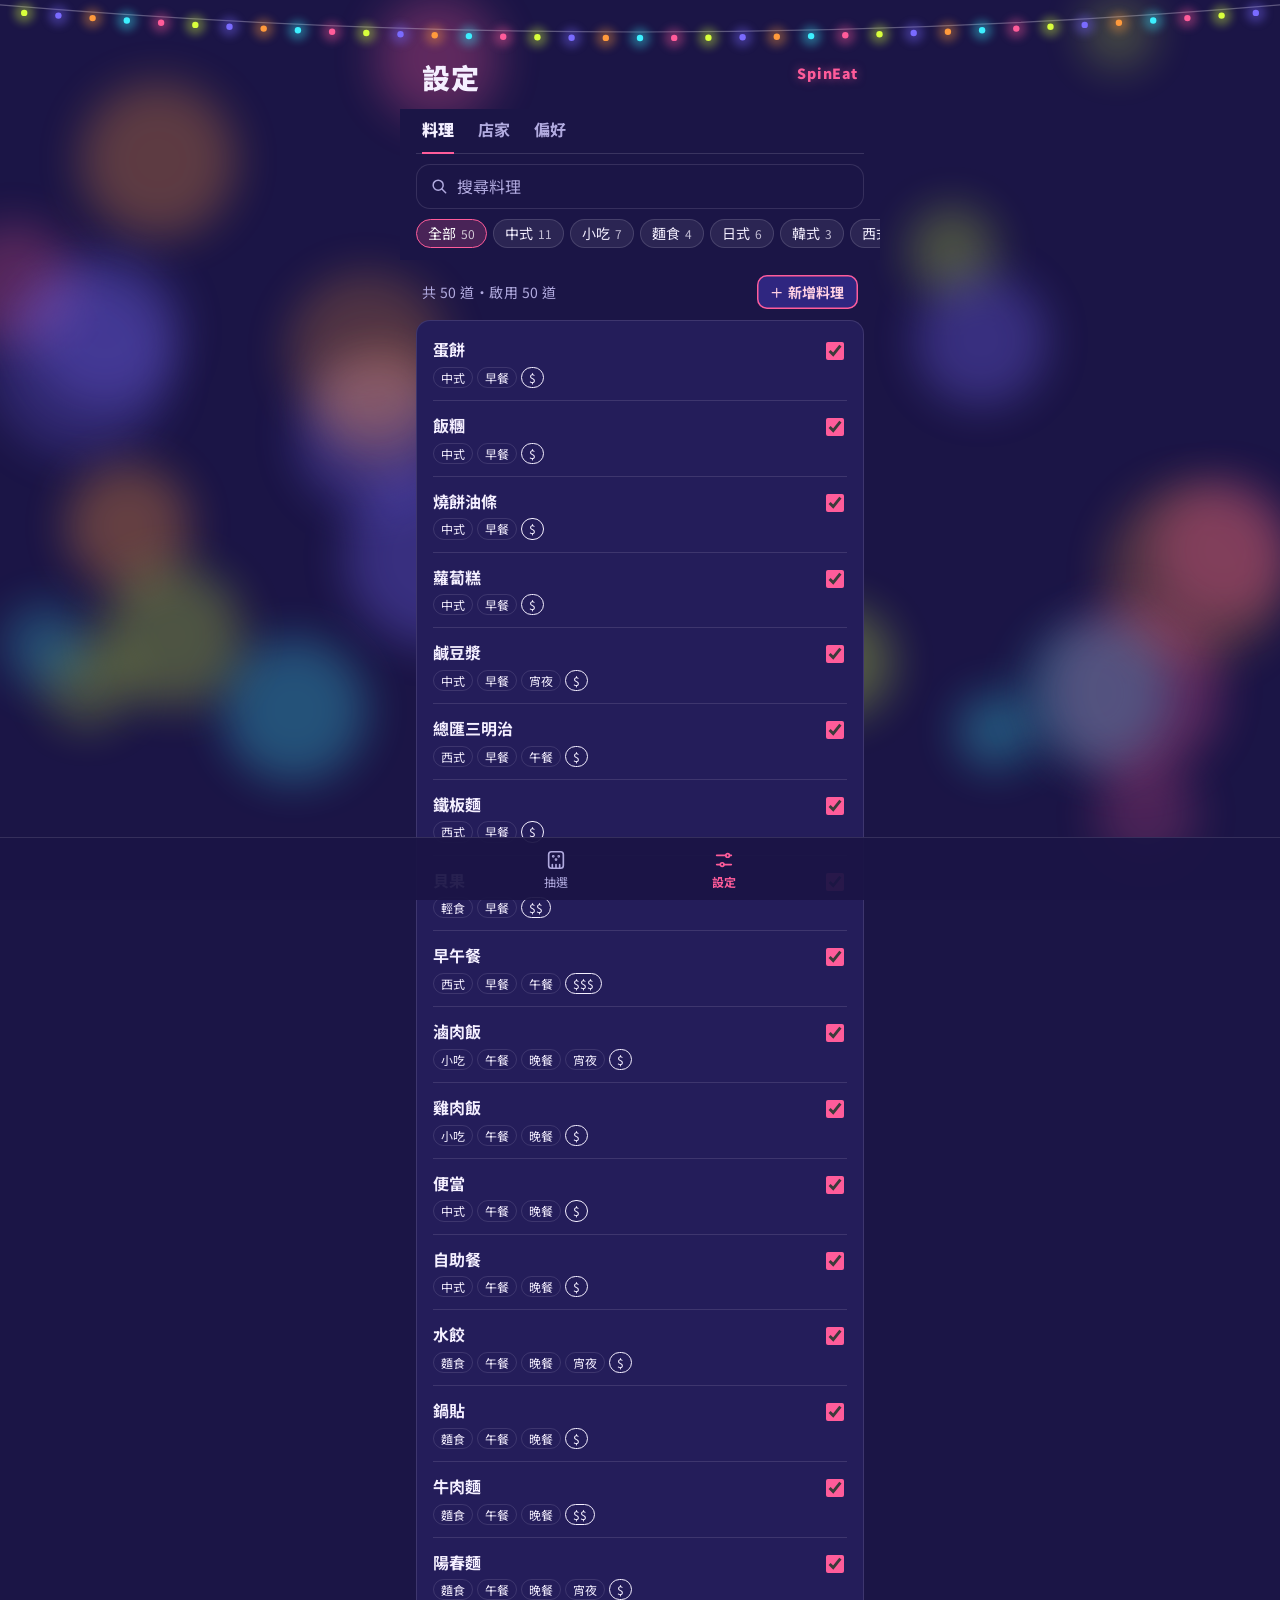
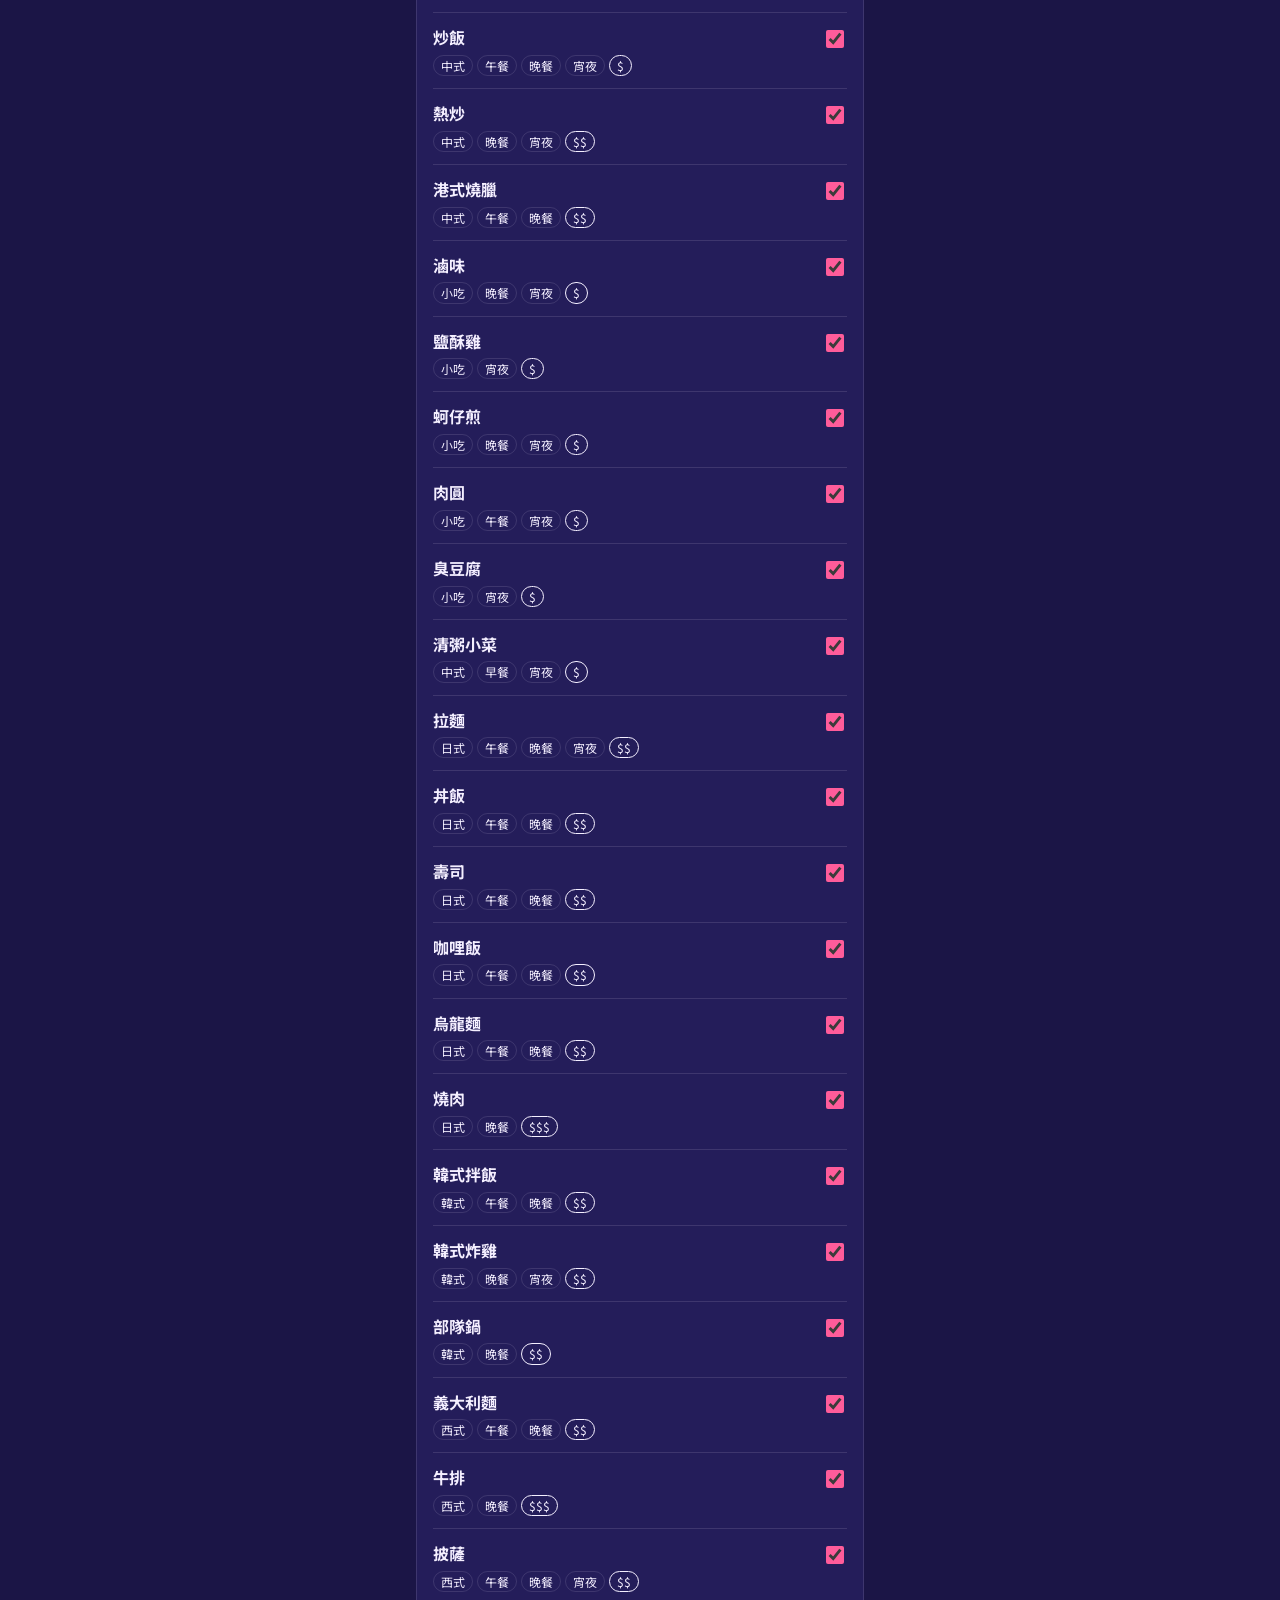
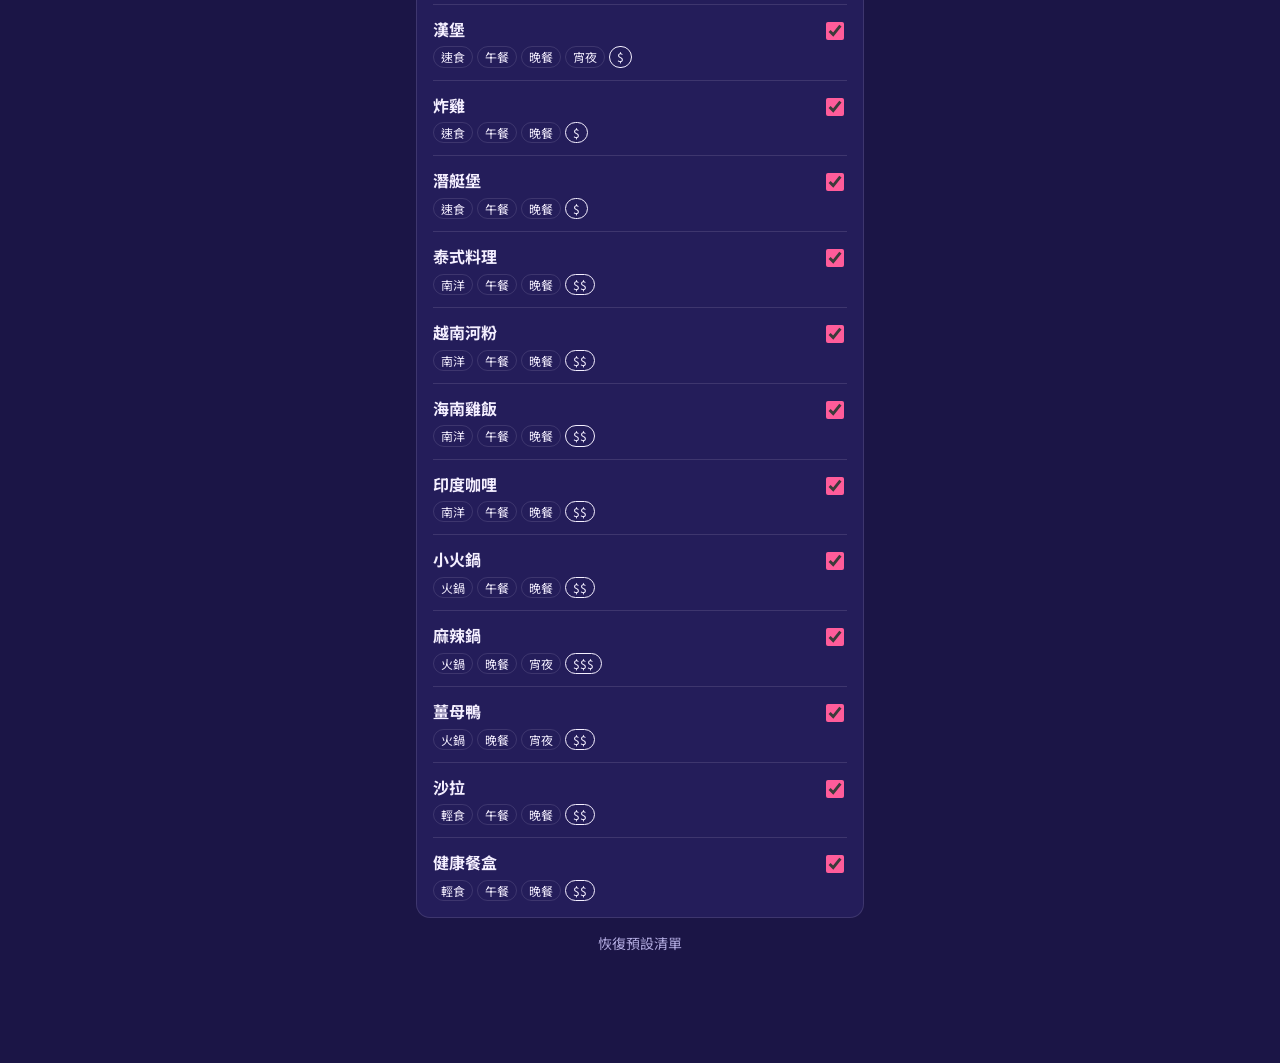
==== commit 7a8c7bc4: "設定頁改為料理／店家／偏好三個分頁，清單加搜尋與篩選 - 分頁列與料理搜尋、類型篩選鈕固定在頂端，網址帶 #foods／#stores／#prefs - 新增料理、新增店家按鈕移到清單上方，與數量同一" ====
--- a/settings.html
+++ b/settings.html
@@ -11,7 +11,7 @@
   <link rel="preconnect" href="https://fonts.googleapis.com">
   <link rel="preconnect" href="https://fonts.gstatic.com" crossorigin>
   <link rel="stylesheet" href="https://fonts.googleapis.com/css2?family=Noto+Sans+TC:wght@400;700;900&family=Noto+Serif+TC:wght@700;900&display=swap">
-  <link rel="stylesheet" href="css/style.css?v=20261028e">
+  <link rel="stylesheet" href="css/style.css?v=20261028f">
   <script src="js/theme.js?v=20261028a"></script>
 </head>
 <body>
@@ -26,90 +26,108 @@
       </div>
     </header>
 
-    <!-- 外觀 -->
-    <section class="panel" aria-labelledby="appearance-title">
-      <div class="panel-head">
-        <h2 id="appearance-title">外觀</h2>
-      </div>
-      <div class="theme-options" id="theme-options" role="radiogroup" aria-labelledby="appearance-title">
-        <label class="theme-option">
-          <input type="radio" name="appearance" value="auto">
-          <span class="theme-swatch theme-swatch-auto" aria-hidden="true"><i></i><i></i></span>
-          <span class="theme-text"><strong>依時間自動</strong><small id="auto-hint">白天廟口，晚上夜市霓虹</small></span>
+    <!-- 分頁列：捲動時固定在上方；料理分頁多帶搜尋和類型篩選 -->
+    <div class="settings-bar">
+      <div class="mode-tabs" role="tablist" aria-label="設定分類" id="settings-tabs">
+        <button type="button" role="tab" id="tab-foods" aria-controls="panel-foods" data-tab="foods">料理</button>
+        <button type="button" role="tab" id="tab-stores" aria-controls="panel-stores" data-tab="stores">店家</button>
+        <button type="button" role="tab" id="tab-prefs" aria-controls="panel-prefs" data-tab="prefs">偏好</button>
+      </div>
+      <div class="food-tools" id="food-tools">
+        <label class="search-box">
+          <svg class="icon" viewBox="0 0 24 24" aria-hidden="true"><circle cx="11" cy="11" r="6"/><path d="m20 20-4.5-4.5"/></svg>
+          <span class="visually-hidden">搜尋料理</span>
+          <input type="search" id="food-search" placeholder="搜尋料理" autocomplete="off" enterkeyhint="search">
         </label>
-        <label class="theme-option">
-          <input type="radio" name="appearance" value="neon">
-          <span class="theme-swatch theme-swatch-neon" aria-hidden="true"><i></i></span>
-          <span class="theme-text"><strong>夜市霓虹</strong><small>戳戳樂</small></span>
-        </label>
-        <label class="theme-option">
-          <input type="radio" name="appearance" value="temple">
-          <span class="theme-swatch theme-swatch-temple" aria-hidden="true"><i></i></span>
-          <span class="theme-text"><strong>廟口朱紅</strong><small>求籤</small></span>
-        </label>
-      </div>
-      <h3 class="motion-head" id="motion-title">抽選動畫</h3>
-      <div class="theme-options motion-options" id="motion-options" role="radiogroup" aria-labelledby="motion-title">
-        <label class="theme-option">
-          <input type="radio" name="motion" value="system">
-          <span class="theme-text"><strong>跟隨系統</strong><small id="motion-hint">系統開啟「減少動態效果」時，直接出結果</small></span>
-        </label>
-        <label class="theme-option">
-          <input type="radio" name="motion" value="always">
-          <span class="theme-text"><strong>一律播放</strong><small>戳破紙板、搖籤筒都照常播放</small></span>
-        </label>
-      </div>
+        <div class="filter-row" id="type-filter" role="group" aria-label="依類型篩選"></div>
+      </div>
+    </div>
+
+    <!-- 料理 -->
+    <section class="tab-panel" id="panel-foods" role="tabpanel" aria-labelledby="tab-foods">
+      <div class="list-bar">
+        <span class="list-count" id="food-summary" aria-live="polite"></span>
+        <button type="button" class="btn-text" id="rename-type-btn" hidden>改類型名稱</button>
+        <button type="button" class="btn-primary btn-sm" id="add-food-btn"><svg class="icon" viewBox="0 0 24 24" aria-hidden="true"><path d="M12 5v14M5 12h14"/></svg>新增料理</button>
+      </div>
+      <form class="inline-form type-rename" id="type-rename-form" hidden>
+        <label class="visually-hidden" for="type-rename-input">類型名稱</label>
+        <input type="text" id="type-rename-input" maxlength="8" autocomplete="off">
+        <button type="submit" class="btn-secondary btn-sm">儲存</button>
+        <button type="button" class="btn-text" id="type-rename-cancel">取消</button>
+      </form>
+      <div class="panel list-panel">
+        <ul class="store-list" id="food-list"></ul>
+      </div>
+      <p class="list-foot"><button type="button" class="btn-text" id="reset-foods-btn">恢復預設清單</button></p>
     </section>
 
-    <!-- 料理清單 -->
-    <section class="panel" id="foods" aria-labelledby="foods-title">
-      <div class="panel-head">
-        <h2 id="foods-title">料理清單</h2>
-        <button type="button" class="btn-primary btn-sm" id="add-food-btn"><svg class="icon" viewBox="0 0 24 24" aria-hidden="true"><path d="M12 5v14M5 12h14"/></svg>新增料理</button>
-      </div>
-      <p class="panel-note">「料理」模式從這份清單抽選。可以停用不想抽到的、調整類型和餐別，或加入自己的口袋名單。</p>
-      <div class="food-groups" id="food-groups"></div>
-      <div class="panel-foot">
-        <span id="food-summary"></span>
-        <button type="button" class="btn-text" id="reset-foods-btn">恢復預設清單</button>
+    <!-- 店家 -->
+    <section class="tab-panel" id="panel-stores" role="tabpanel" aria-labelledby="tab-stores" hidden>
+      <div class="filter-head">
+        <div class="filter-row" id="tag-filter" role="group" aria-label="依分類標籤篩選"></div>
+        <button type="button" class="btn-text" id="manage-tags-btn">管理標籤</button>
+      </div>
+      <div class="list-bar">
+        <span class="list-count" id="store-summary" aria-live="polite"></span>
+        <button type="button" class="btn-primary btn-sm" id="add-store-btn"><svg class="icon" viewBox="0 0 24 24" aria-hidden="true"><path d="M12 5v14M5 12h14"/></svg>新增店家</button>
+      </div>
+      <div class="panel list-panel">
+        <ul class="store-list" id="store-list"></ul>
       </div>
     </section>
 
-    <!-- 店家 -->
-    <section class="panel" id="stores" aria-labelledby="stores-title">
-      <div class="panel-head">
-        <h2 id="stores-title">我的店家</h2>
-        <button type="button" class="btn-primary btn-sm" id="add-store-btn"><svg class="icon" viewBox="0 0 24 24" aria-hidden="true"><path d="M12 5v14M5 12h14"/></svg>新增店家</button>
-      </div>
-      <ul class="store-list" id="store-list"></ul>
-    </section>
-
-    <!-- 標籤 -->
-    <section class="panel" aria-labelledby="tags-title">
-      <div class="panel-head">
-        <h2 id="tags-title">分類標籤</h2>
-      </div>
-      <form class="inline-form" id="tag-form">
-        <label class="visually-hidden" for="tag-input">新標籤名稱</label>
-        <input type="text" id="tag-input" placeholder="例如：公司附近、可外送" maxlength="12" autocomplete="off">
-        <button type="submit" class="btn-secondary btn-sm">新增</button>
-      </form>
-      <ul class="tag-list" id="tag-list"></ul>
-    </section>
-
-    <!-- 備份 -->
-    <section class="panel" aria-labelledby="backup-title">
-      <div class="panel-head">
-        <h2 id="backup-title">資料備份</h2>
-      </div>
-      <p class="panel-note">資料只存在這個瀏覽器裡，清除瀏覽資料就會消失。建議定期匯出備份，也可以用來把資料搬到另一台裝置。</p>
-      <div class="backup-actions">
-        <button type="button" class="btn-secondary btn-sm" id="export-btn">匯出 JSON</button>
-        <label class="btn-secondary btn-sm file-btn">
-          匯入 JSON
-          <input type="file" id="import-input" accept="application/json,.json">
-        </label>
-      </div>
+    <!-- 偏好：外觀、抽選動畫、資料備份 -->
+    <section class="tab-panel" id="panel-prefs" role="tabpanel" aria-labelledby="tab-prefs" hidden>
+      <!-- 外觀 -->
+      <section class="panel" aria-labelledby="appearance-title">
+        <div class="panel-head">
+          <h2 id="appearance-title">外觀</h2>
+        </div>
+        <div class="theme-options" id="theme-options" role="radiogroup" aria-labelledby="appearance-title">
+          <label class="theme-option">
+            <input type="radio" name="appearance" value="auto">
+            <span class="theme-swatch theme-swatch-auto" aria-hidden="true"><i></i><i></i></span>
+            <span class="theme-text"><strong>依時間自動</strong><small id="auto-hint">白天廟口，晚上夜市霓虹</small></span>
+          </label>
+          <label class="theme-option">
+            <input type="radio" name="appearance" value="neon">
+            <span class="theme-swatch theme-swatch-neon" aria-hidden="true"><i></i></span>
+            <span class="theme-text"><strong>夜市霓虹</strong><small>戳戳樂</small></span>
+          </label>
+          <label class="theme-option">
+            <input type="radio" name="appearance" value="temple">
+            <span class="theme-swatch theme-swatch-temple" aria-hidden="true"><i></i></span>
+            <span class="theme-text"><strong>廟口朱紅</strong><small>求籤</small></span>
+          </label>
+        </div>
+        <h3 class="motion-head" id="motion-title">抽選動畫</h3>
+        <div class="theme-options motion-options" id="motion-options" role="radiogroup" aria-labelledby="motion-title">
+          <label class="theme-option">
+            <input type="radio" name="motion" value="system">
+            <span class="theme-text"><strong>跟隨系統</strong><small id="motion-hint">系統開啟「減少動態效果」時，直接出結果</small></span>
+          </label>
+          <label class="theme-option">
+            <input type="radio" name="motion" value="always">
+            <span class="theme-text"><strong>一律播放</strong><small>戳破紙板、搖籤筒都照常播放</small></span>
+          </label>
+        </div>
+      </section>
+
+      <!-- 備份 -->
+      <section class="panel" aria-labelledby="backup-title">
+        <div class="panel-head">
+          <h2 id="backup-title">資料備份</h2>
+        </div>
+        <p class="panel-note">資料只存在這個瀏覽器裡，清除瀏覽資料就會消失。建議定期匯出備份，也可以用來把資料搬到另一台裝置。</p>
+        <div class="backup-actions">
+          <button type="button" class="btn-secondary btn-sm" id="export-btn">匯出 JSON</button>
+          <label class="btn-secondary btn-sm file-btn">
+            匯入 JSON
+            <input type="file" id="import-input" accept="application/json,.json">
+          </label>
+        </div>
+      </section>
     </section>
   </main>
 
@@ -151,6 +169,7 @@
       <p class="form-error" id="form-error" role="alert" hidden></p>
 
       <div class="dialog-actions">
+        <button type="button" class="btn-text btn-danger dialog-delete" id="delete-store-btn">刪除這家店</button>
         <button type="button" class="btn-secondary" id="cancel-store-btn">取消</button>
         <button type="submit" class="btn-primary">儲存</button>
       </div>
@@ -192,10 +211,26 @@
       <p class="form-error" id="food-form-error" role="alert" hidden></p>
 
       <div class="dialog-actions">
+        <button type="button" class="btn-text btn-danger dialog-delete" id="delete-food-btn">刪除這道料理</button>
         <button type="button" class="btn-secondary" id="cancel-food-btn">取消</button>
         <button type="submit" class="btn-primary">儲存</button>
       </div>
     </form>
+  </dialog>
+
+  <!-- 分類標籤管理 -->
+  <dialog class="store-dialog" id="tag-dialog" aria-labelledby="tag-dialog-title">
+    <h2 id="tag-dialog-title">分類標籤</h2>
+    <p class="panel-note">標籤用來替店家分類，例如公司附近、可外送。改名會套用到所有用到它的店家。</p>
+    <form class="inline-form" id="tag-form">
+      <label class="visually-hidden" for="tag-input">新標籤名稱</label>
+      <input type="text" id="tag-input" placeholder="新標籤名稱" maxlength="12" autocomplete="off">
+      <button type="submit" class="btn-secondary btn-sm">新增</button>
+    </form>
+    <ul class="tag-list" id="tag-list"></ul>
+    <div class="dialog-actions">
+      <button type="button" class="btn-primary" id="close-tag-btn">完成</button>
+    </div>
   </dialog>
 
   <nav class="bottom-nav" aria-label="主要頁面">
@@ -213,6 +248,6 @@
 
   <script src="js/foods.js?v=20261028a"></script>
   <script src="js/store.js?v=20261028a"></script>
-  <script src="js/settings.js?v=20261028a"></script>
+  <script src="js/settings.js?v=20261028b"></script>
 </body>
 </html>
--- a/css/style.css
+++ b/css/style.css
@@ -307,7 +307,8 @@
   cursor: pointer;
 }
 .mode-tabs button:hover { color: var(--text); }
-.mode-tabs button[aria-checked="true"] {
+.mode-tabs button[aria-checked="true"],
+.mode-tabs button[aria-selected="true"] {
   color: var(--text);
   font-weight: 900;
   border-bottom-color: var(--mark);
@@ -1290,9 +1291,6 @@
 .store-name { font-weight: 700; display: flex; align-items: center; gap: 6px; flex-wrap: wrap; }
 .store-address { color: var(--surface-muted); font-size: var(--fs-small); text-decoration: none; overflow-wrap: anywhere; }
 .store-address:hover { color: var(--surface-text); text-decoration: underline; }
-.store-actions { flex: none; display: flex; align-items: center; gap: 2px; }
-.store-actions .btn-text { color: var(--surface-muted); }
-.store-actions .btn-danger { color: var(--danger); }
 
 .badges { display: flex; flex-wrap: wrap; gap: 4px; }
 .badge {
@@ -1312,25 +1310,112 @@
 .tag-item input { flex: 1; }
 .tag-count { flex: none; color: var(--surface-muted); font-size: var(--fs-small); min-width: 3em; text-align: right; font-variant-numeric: tabular-nums; }
 
-/* 料理清單：依類型分組，可收合 */
-.food-group { border-top: 1px solid var(--surface-line); }
-.food-group:first-child { border-top: none; }
-.food-group summary {
-  list-style: none;
+/* ==========================================================
+   設定頁：分頁、搜尋、篩選
+   ========================================================== */
+/* 分頁列捲動時黏在上方；料理分頁連搜尋框和類型篩選一起黏住 */
+.settings-bar {
+  position: sticky;
+  top: env(safe-area-inset-top, 0px);
+  z-index: 3;
+  margin: 0 -16px;
+  padding: 8px 16px 10px;
+  background: var(--ground);
+  display: flex;
+  flex-direction: column;
+  gap: 10px;
+}
+/* 鍵盤移動時，焦點不要被黏住的分頁列蓋住 */
+html:has(.settings-bar) { scroll-padding-top: 168px; }
+
+.food-tools { display: flex; flex-direction: column; gap: 8px; }
+.search-box {
   display: flex;
   align-items: center;
   gap: 8px;
-  padding: 10px 0;
+  padding: 0 12px;
+  border: 1px solid var(--surface-line);
+  border-radius: var(--radius);
+  background: var(--input);
+  color: var(--surface-muted);
+}
+.search-box:focus-within { outline: 2px solid var(--focus); outline-offset: 1px; }
+.search-box input {
+  flex: 1;
+  min-width: 0;
+  border: none;
+  background: none;
+  padding: 9px 0;
+  color: var(--surface-text);
+  outline: none;
+}
+.search-box input::placeholder { color: var(--surface-muted); }
+/* 清除鈕換成主題色的線條叉叉，不用瀏覽器預設的藍色 */
+.search-box input::-webkit-search-cancel-button {
+  -webkit-appearance: none;
+  width: 16px;
+  height: 16px;
+  background: var(--surface-muted);
+  -webkit-mask: url("data:image/svg+xml,%3Csvg xmlns='http://www.w3.org/2000/svg' viewBox='0 0 24 24' fill='none' stroke='black' stroke-width='2.4' stroke-linecap='round'%3E%3Cpath d='M6 6l12 12M18 6 6 18'/%3E%3C/svg%3E") center / contain no-repeat;
   cursor: pointer;
 }
-.food-group summary::-webkit-details-marker { display: none; }
-.food-group summary:hover .food-group-name { text-decoration: underline; text-underline-offset: 3px; }
-.food-group-name { font-weight: 700; }
-.food-group-count { margin-left: auto; color: var(--surface-muted); font-size: var(--fs-small); font-variant-numeric: tabular-nums; }
-.food-group[open] .chevron { transform: rotate(180deg); }
-.food-group .store-list { padding-left: 12px; margin-bottom: 8px; }
-.food-type-row { padding: 0 0 4px 12px; }
-.food-type-label { flex: none; color: var(--surface-muted); font-size: var(--fs-small); }
+
+/* 篩選鈕排成一列，太多就橫向捲動，不換行把清單往下推 */
+.filter-row {
+  display: flex;
+  gap: 6px;
+  overflow-x: auto;
+  scrollbar-width: none;
+  margin: 0 -16px;
+  padding: 2px 16px;
+}
+.filter-row::-webkit-scrollbar { display: none; }
+.filter-row .chip { flex: none; }
+.chip-count { margin-left: 5px; font-family: var(--font-body); font-weight: 400; font-size: var(--fs-meta); opacity: 0.75; font-variant-numeric: tabular-nums; }
+
+.tab-panel { display: flex; flex-direction: column; gap: 10px; }
+.tab-panel[hidden] { display: none; }
+#panel-prefs { gap: 14px; }
+
+/* 清單上方：左邊數量，右邊新增 */
+.list-bar { display: flex; align-items: center; gap: 4px; padding: 0 6px; min-height: 36px; }
+.list-count { color: var(--muted); font-size: var(--fs-small); font-variant-numeric: tabular-nums; }
+.list-bar .btn-text { color: var(--muted); }
+.list-bar .btn-primary { margin-left: auto; }
+.type-rename { padding: 0 6px; align-items: center; }
+.type-rename .btn-text { flex: none; }
+
+.filter-head { display: flex; align-items: center; gap: 4px; }
+.filter-head .filter-row { flex: 1; min-width: 0; margin-right: 0; }
+.filter-head .btn-text { flex: none; margin-left: auto; color: var(--muted); }
+
+.list-panel { padding-block: 4px; }
+.list-foot { margin: 0; text-align: center; }
+.list-foot .btn-text { color: var(--muted); }
+
+/* 整列名稱區是一顆按鈕，點下去打開編輯表單 */
+.item-open {
+  display: flex;
+  flex-direction: column;
+  gap: 4px;
+  width: 100%;
+  border: none;
+  background: none;
+  padding: 0;
+  text-align: left;
+  color: inherit;
+  cursor: pointer;
+  border-radius: 4px;
+}
+.item-open:hover .store-name { text-decoration: underline; text-underline-offset: 3px; }
+.store-item .store-main { flex: 1; }
+.store-item .mini-switch { flex: none; display: flex; align-items: center; min-height: 28px; padding-left: 8px; }
+/* 搜尋符合的字：--lit 只給抽中的那一張，這裡用 --mark 的淡底 */
+.hit { background: color-mix(in srgb, var(--mark) 22%, transparent); color: inherit; border-radius: 2px; }
+
+/* 標籤管理對話框 */
+#tag-dialog .tag-list { margin-bottom: 16px; }
+
 .panel-foot {
   display: flex;
   justify-content: space-between;
@@ -1385,6 +1470,7 @@
 [data-theme="neon"] .switch-row input { accent-color: var(--glow); }
 .form-error { color: var(--danger); font-size: var(--fs-small); margin: 0 0 12px; }
 .dialog-actions { display: flex; justify-content: flex-end; gap: 10px; }
+.dialog-delete { margin-right: auto; }
 .store-dialog .btn-primary { background: var(--btn); }
 .store-dialog .btn-secondary { color: var(--surface-text); }
 
@@ -1397,6 +1483,7 @@
   :root:not([data-motion="always"]) .result.is-in .result-slip,
   :root:not([data-motion="always"]) .result.is-in .lane-qian li { animation: none; }
   .chevron { transition: none; }
+  .chip { transition: none; }
   /* 不蓋章，只留顏色退掉，仍看得出今天剛記下 */
   :root:not([data-motion="always"]) .day.is-stamped .day-food { animation: none; }
 }
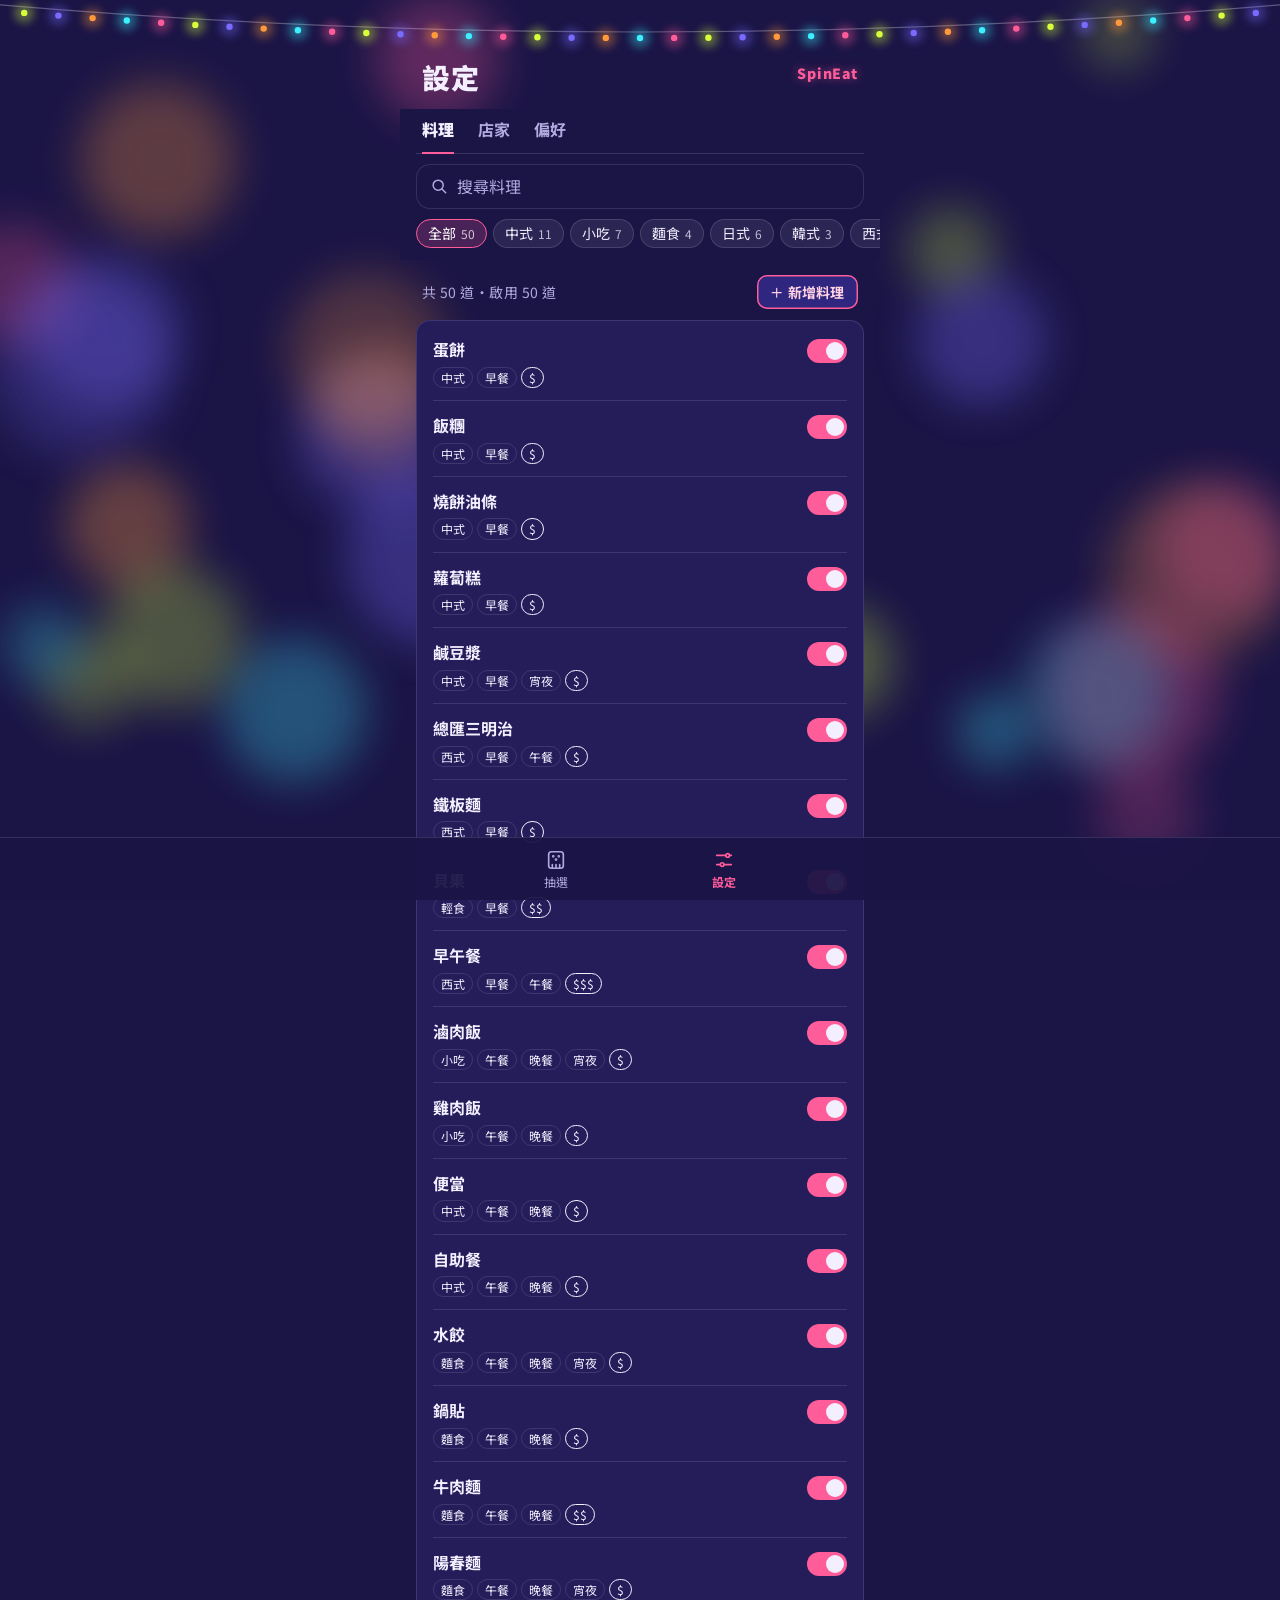
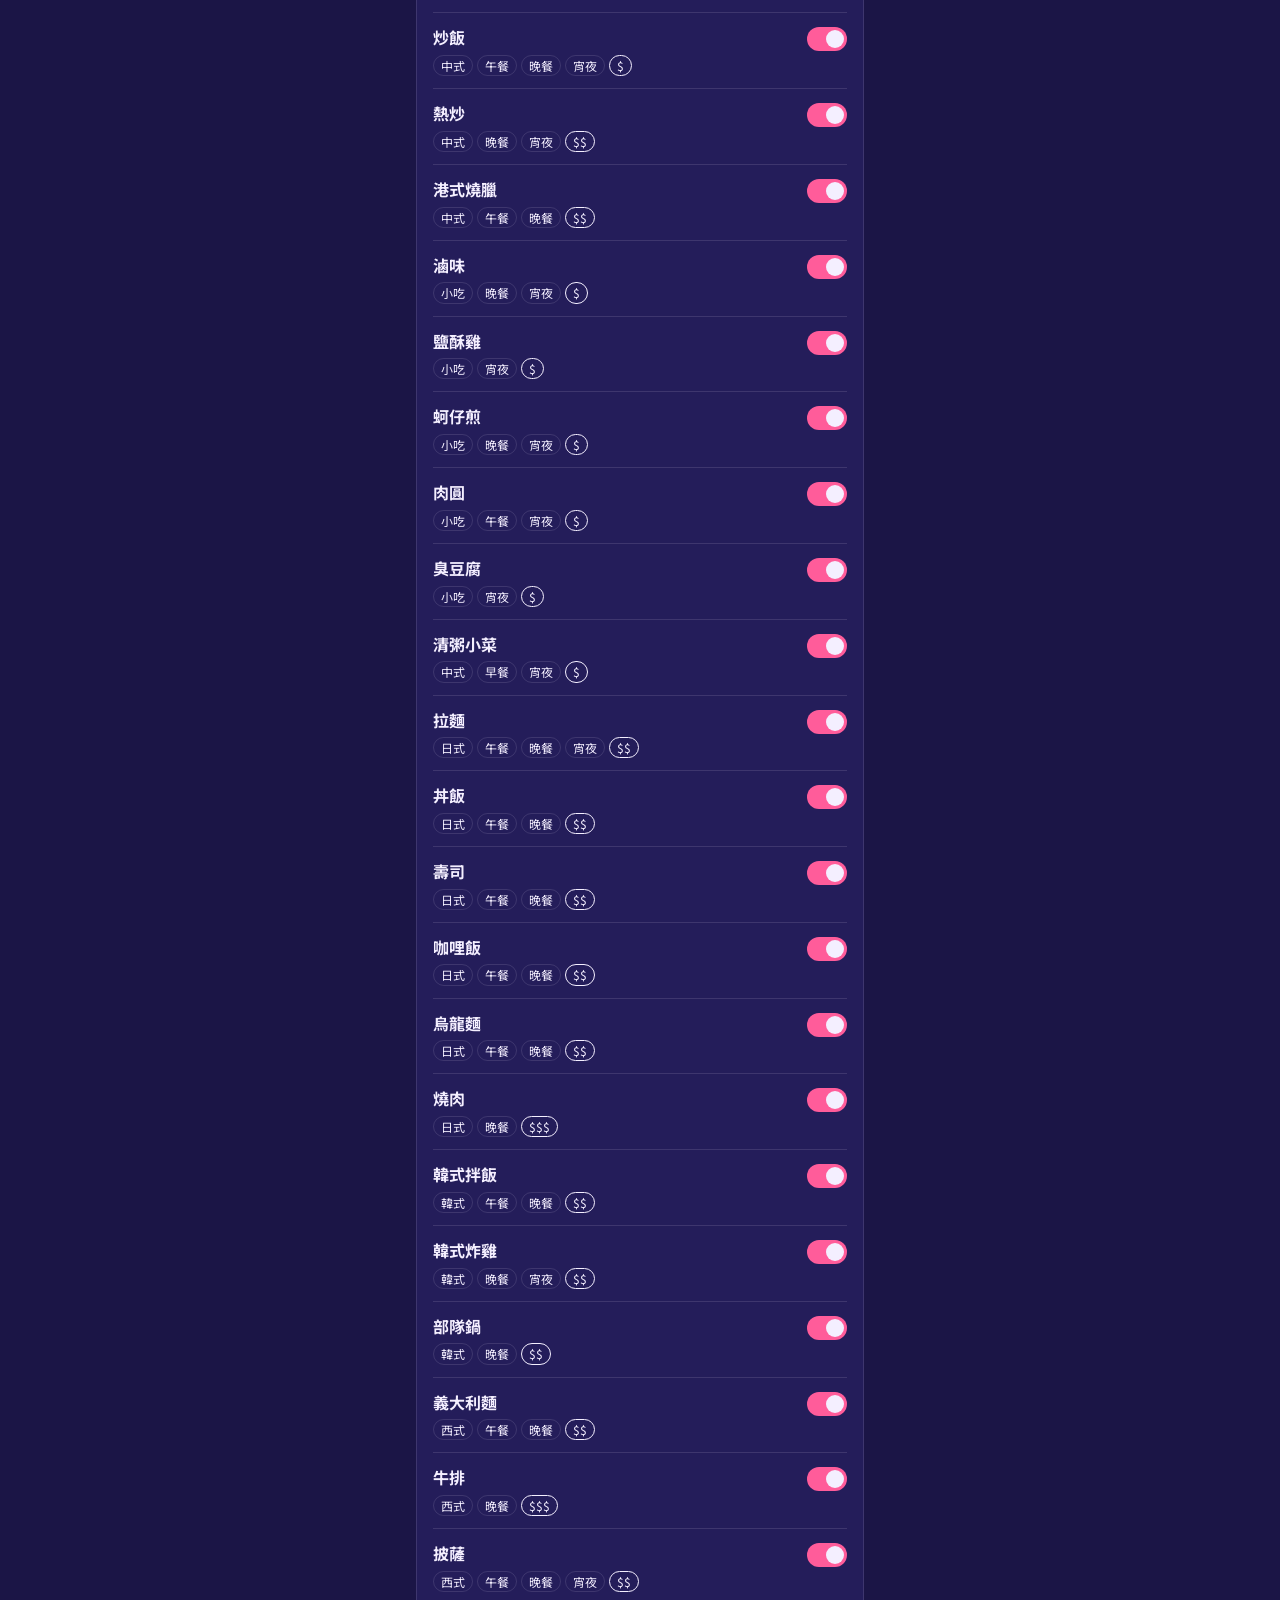
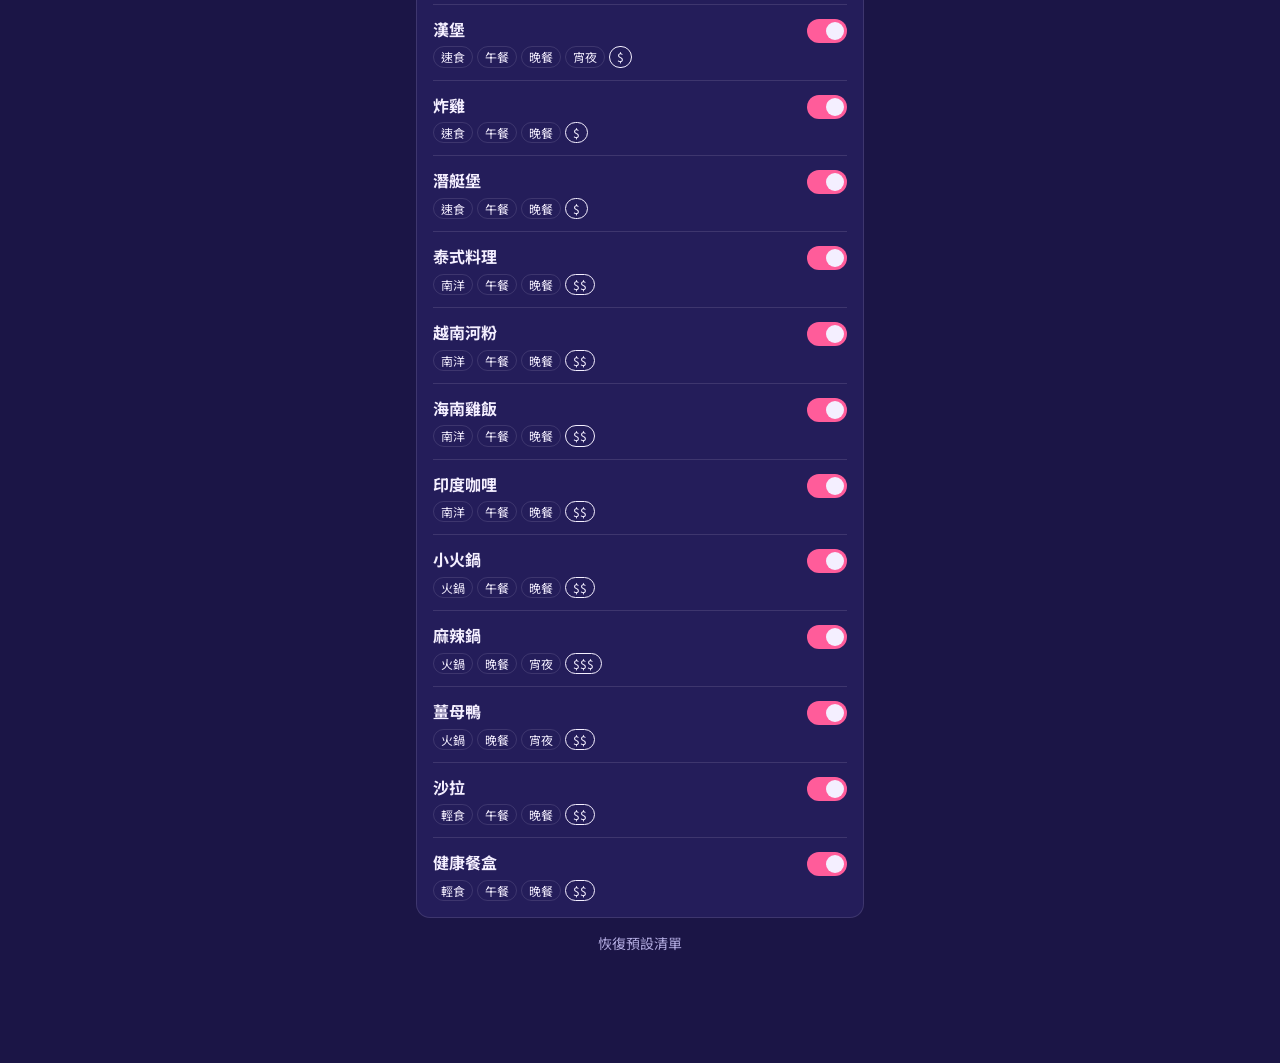
==== commit fb817831: "設定頁的啟用改成開關，取代勾選框 - 清單列與料理、店家編輯表單的「啟用」改用開關樣式，加上 role="switch" - 廟口開啟為朱紅軌道、夜市為霓虹軌道，旋鈕不加陰影；減少動態效果時不播滑動 " ====
--- a/settings.html
+++ b/settings.html
@@ -11,7 +11,7 @@
   <link rel="preconnect" href="https://fonts.googleapis.com">
   <link rel="preconnect" href="https://fonts.gstatic.com" crossorigin>
   <link rel="stylesheet" href="https://fonts.googleapis.com/css2?family=Noto+Sans+TC:wght@400;700;900&family=Noto+Serif+TC:wght@700;900&display=swap">
-  <link rel="stylesheet" href="css/style.css?v=20261028f">
+  <link rel="stylesheet" href="css/style.css?v=20261028g">
   <script src="js/theme.js?v=20261028a"></script>
 </head>
 <body>
@@ -162,7 +162,7 @@
       </fieldset>
 
       <label class="switch-row">
-        <input type="checkbox" name="enabled" checked>
+        <input type="checkbox" name="enabled" role="switch" checked>
         <span>啟用（關閉後不會被抽到）</span>
       </label>
 
@@ -204,7 +204,7 @@
       </fieldset>
 
       <label class="switch-row">
-        <input type="checkbox" name="enabled" checked>
+        <input type="checkbox" name="enabled" role="switch" checked>
         <span>啟用（關閉後不會被抽到）</span>
       </label>
 
@@ -248,6 +248,6 @@
 
   <script src="js/foods.js?v=20261028a"></script>
   <script src="js/store.js?v=20261028a"></script>
-  <script src="js/settings.js?v=20261028b"></script>
+  <script src="js/settings.js?v=20261028c"></script>
 </body>
 </html>
--- a/css/style.css
+++ b/css/style.css
@@ -1303,8 +1303,41 @@
 .badge-price { border-color: currentColor; }
 .badge-muted { background: var(--surface-line); color: var(--surface-muted); }
 
-.mini-switch input { accent-color: var(--board); width: 18px; height: 18px; cursor: pointer; }
-[data-theme="neon"] .mini-switch input { accent-color: var(--glow); }
+/* 啟用開關：清單列和表單共用。介面元件不加陰影，旋鈕只靠底色和軌道區分 */
+.mini-switch input,
+.switch-row input {
+  -webkit-appearance: none;
+  appearance: none;
+  position: relative;
+  flex: none;
+  width: 40px;
+  height: 24px;
+  margin: 0;
+  border-radius: 999px;
+  background: color-mix(in srgb, var(--surface-muted) 40%, transparent);
+  cursor: pointer;
+  transition: background-color 0.15s;
+}
+.mini-switch input::before,
+.switch-row input::before {
+  content: "";
+  position: absolute;
+  top: 3px;
+  left: 3px;
+  width: 18px;
+  height: 18px;
+  border-radius: 50%;
+  background: var(--surface);
+  transition: transform 0.15s cubic-bezier(0.16, 1, 0.3, 1);
+}
+.mini-switch input:checked,
+.switch-row input:checked { background: var(--board); }
+.mini-switch input:checked::before,
+.switch-row input:checked::before { transform: translateX(16px); background: var(--label); }
+[data-theme="neon"] .mini-switch input:checked,
+[data-theme="neon"] .switch-row input:checked { background: var(--glow); }
+[data-theme="neon"] .mini-switch input:checked::before,
+[data-theme="neon"] .switch-row input:checked::before { background: var(--surface-text); }
 
 .tag-item { display: flex; align-items: center; gap: 8px; padding: 6px 0; }
 .tag-item input { flex: 1; }
@@ -1465,9 +1498,7 @@
 [data-theme="neon"] .chip-check input:checked + span { background: rgba(255, 92, 154, 0.2); border-color: var(--glow); color: #fff; }
 .chip-check input:focus-visible + span { outline: 2px solid var(--focus); outline-offset: 2px; }
 
-.switch-row { display: flex; align-items: center; gap: 8px; font-size: var(--fs-small); cursor: pointer; margin-bottom: 14px; }
-.switch-row input { accent-color: var(--board); width: 18px; height: 18px; }
-[data-theme="neon"] .switch-row input { accent-color: var(--glow); }
+.switch-row { display: flex; align-items: center; gap: 10px; font-size: var(--fs-small); cursor: pointer; margin-bottom: 14px; }
 .form-error { color: var(--danger); font-size: var(--fs-small); margin: 0 0 12px; }
 .dialog-actions { display: flex; justify-content: flex-end; gap: 10px; }
 .dialog-delete { margin-right: auto; }
@@ -1484,6 +1515,8 @@
   :root:not([data-motion="always"]) .result.is-in .lane-qian li { animation: none; }
   .chevron { transition: none; }
   .chip { transition: none; }
+  .mini-switch input, .mini-switch input::before,
+  .switch-row input, .switch-row input::before { transition: none; }
   /* 不蓋章，只留顏色退掉，仍看得出今天剛記下 */
   :root:not([data-motion="always"]) .day.is-stamped .day-food { animation: none; }
 }
